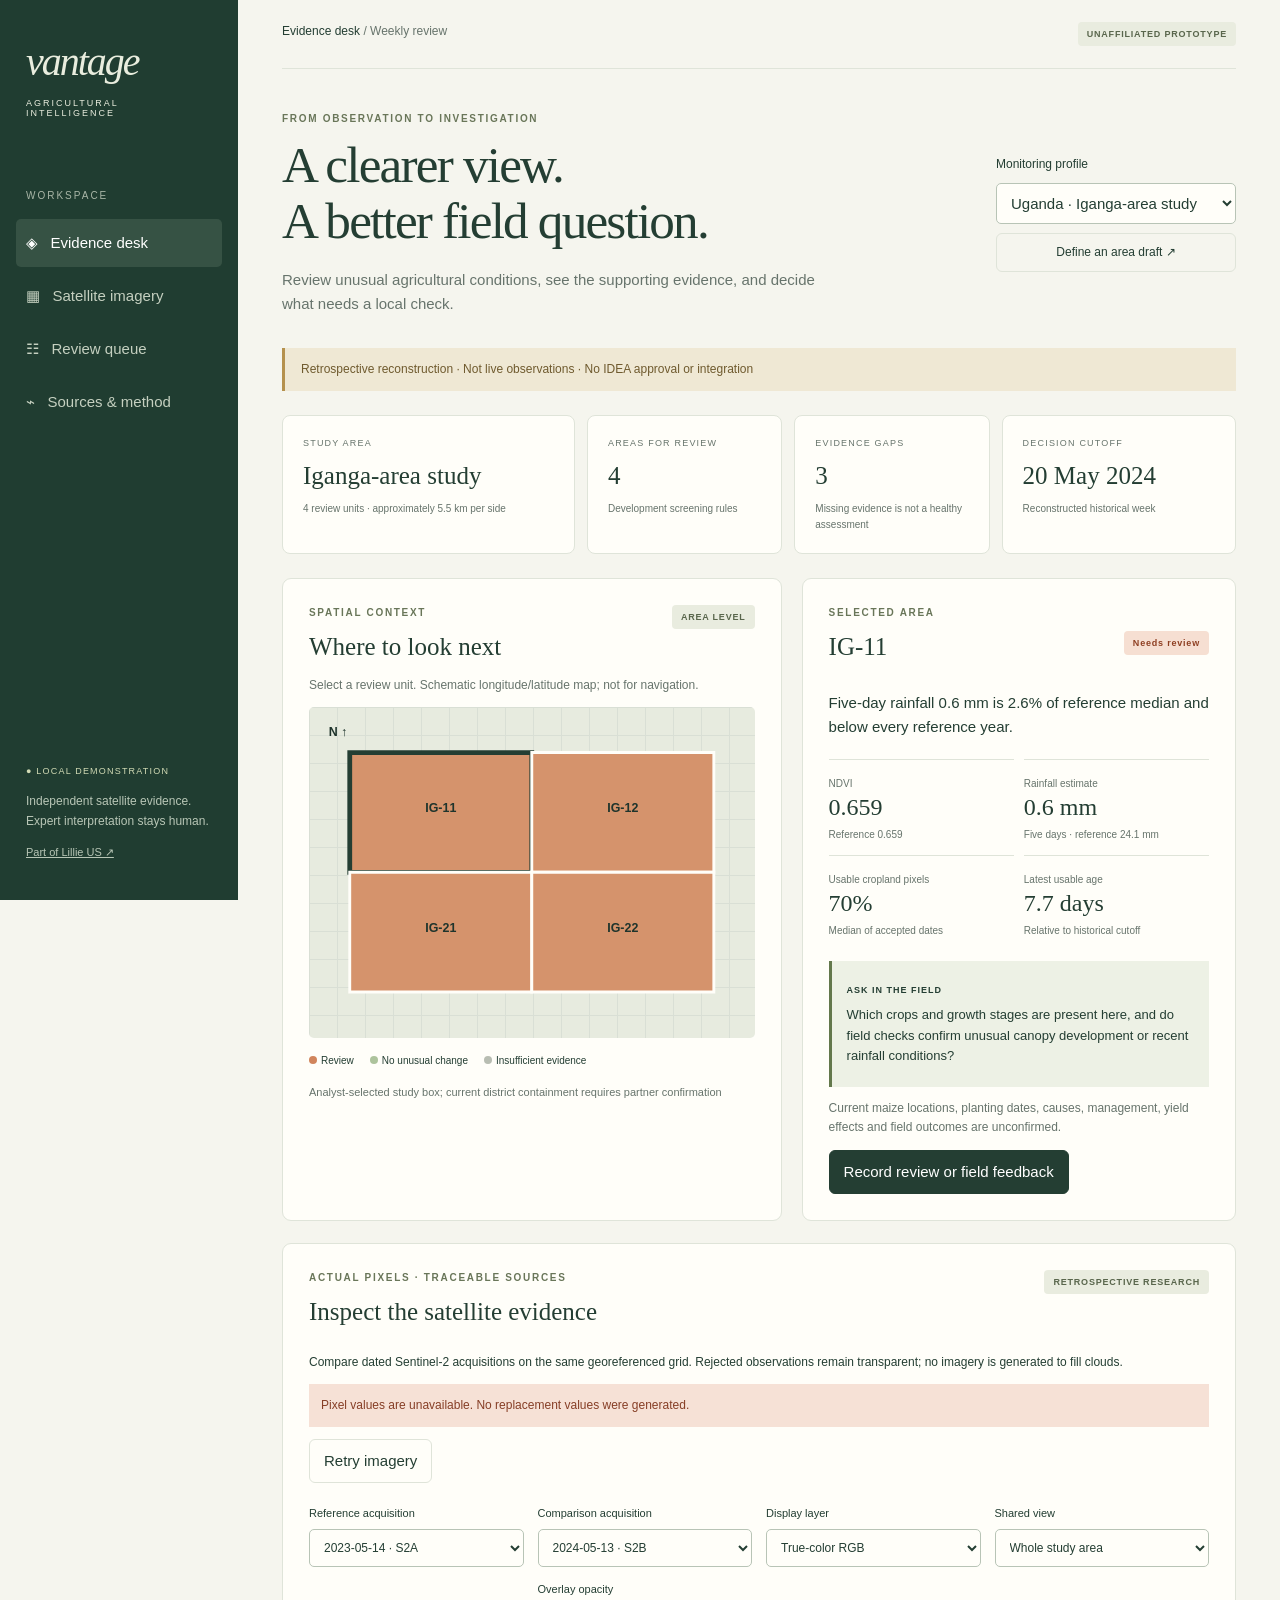
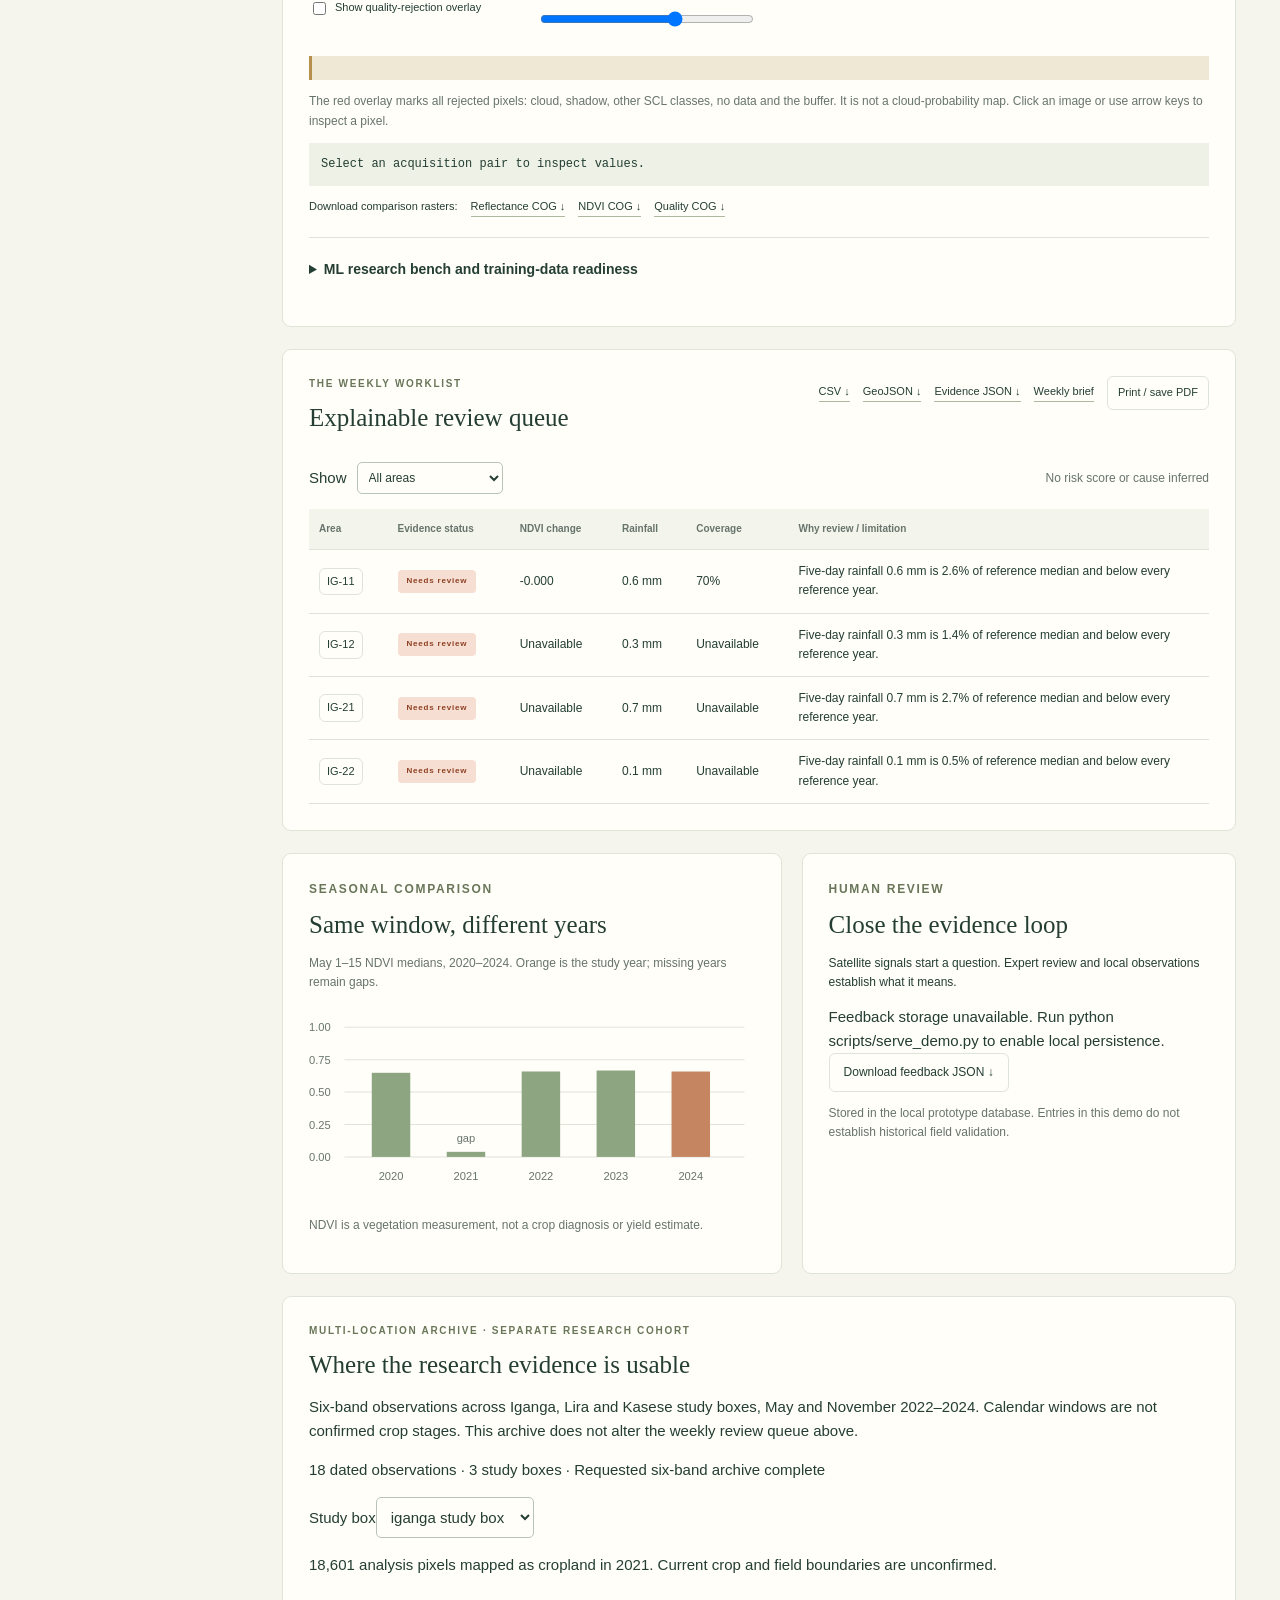
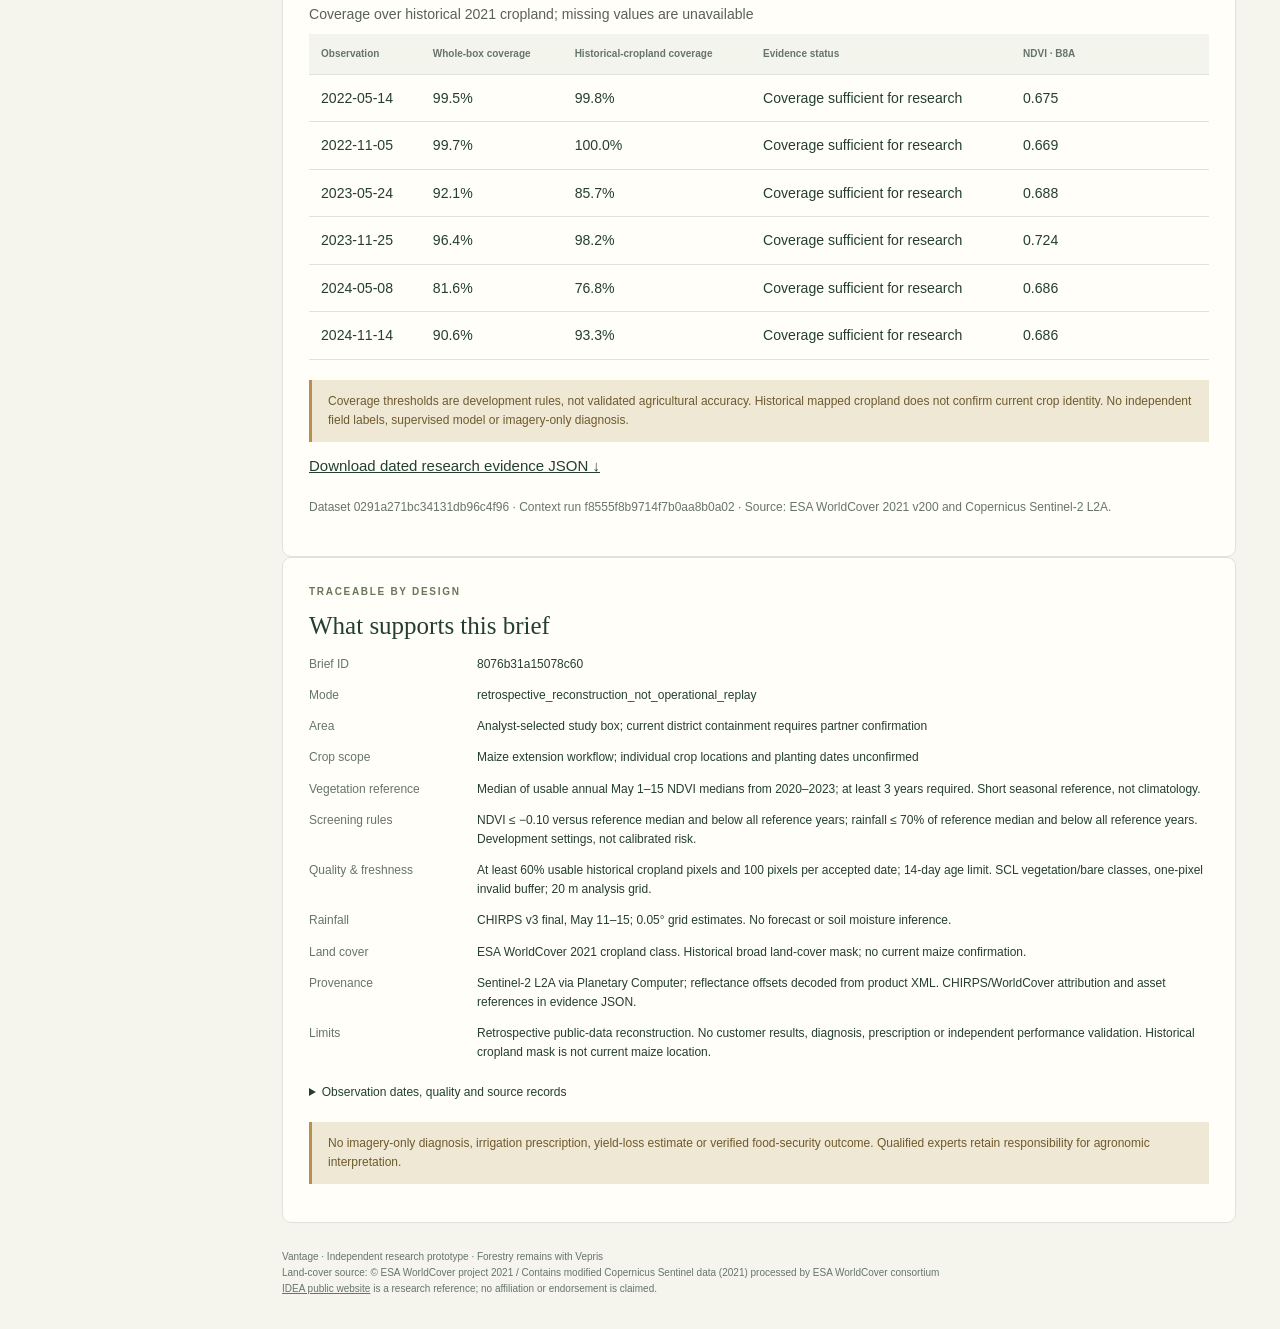
==== web/index.html @ bf69b934 "Build Uganda satellite evidence MVP and reproducible evaluation pipelines" ====
<!doctype html>
<html lang="en"><head><meta charset="utf-8"><meta name="viewport" content="width=device-width,initial-scale=1"><title>Vantage · Agricultural evidence</title><link rel="stylesheet" href="style.css"><script defer src="imagery-viewer.js"></script><script defer src="research-readiness.js"></script><script defer src="app.js"></script></head>
<body><a class="skip" href="#main">Skip to evidence</a>
<aside class="sidebar"><a href="./" class="brand">vantage<span>AGRICULTURAL INTELLIGENCE</span></a><p class="side-label">WORKSPACE</p><nav aria-label="Workspace"><a class="active" href="#main">◈ &nbsp; Evidence desk</a><a id="imagery-nav" href="#imagery-research">▦ &nbsp; Satellite imagery</a><a href="#queue">☷ &nbsp; Review queue</a><a href="#method">⌁ &nbsp; Sources & method</a></nav><div class="side-bottom"><span class="connection">● LOCAL DEMONSTRATION</span><p>Independent satellite evidence.<br>Expert interpretation stays human.</p><a href="https://github.com/Ibekwemmanuel7/Lillie_US">Part of Lillie US ↗</a></div></aside>
<main id="main"><header class="topbar"><span>Evidence desk <span class="muted">/ Weekly review</span></span><span class="badge neutral">UNAFFILIATED PROTOTYPE</span></header>
<section class="heading"><div><p class="eyebrow">FROM OBSERVATION TO INVESTIGATION</p><h1>A clearer view.<br>A better field question.</h1><p class="intro">Review unusual agricultural conditions, see the supporting evidence, and decide what needs a local check.</p></div><div class="profile-control"><label for="profile">Monitoring profile</label><select id="profile"><option value="uganda">Uganda · Iganga-area study</option><option value="texas">Texas · Cotton prototype</option></select><button id="area-open" class="quiet">Define an area draft ↗</button></div></section>
<div id="notice" class="notice">Retrospective reconstruction · Not live observations · No IDEA approval or integration</div>
<div id="loading" role="status" class="state-panel">Loading evidence and provenance…</div>
<div id="error" role="alert" class="state-panel" hidden><h2>Evidence could not be loaded</h2><p id="error-text"></p><button id="retry">Try again</button></div>
<div id="content" hidden>
<section class="summary-grid" aria-label="Evidence overview"><article><span class="metric-label">STUDY AREA</span><strong id="area-name">—</strong><small id="area-scale">—</small></article><article><span class="metric-label">AREAS FOR REVIEW</span><strong id="review-count">—</strong><small>Development screening rules</small></article><article><span class="metric-label">EVIDENCE GAPS</span><strong id="gap-count">—</strong><small>Missing evidence is not a healthy assessment</small></article><article><span class="metric-label">DECISION CUTOFF</span><strong id="cutoff">—</strong><small id="mode-label">Historical reference week</small></article></section>
<section class="workspace-grid"><article class="panel map-panel"><div class="panel-heading"><div><p class="eyebrow">SPATIAL CONTEXT</p><h2>Where to look next</h2></div><span class="badge neutral" id="scale-tag">AREA LEVEL</span></div><p class="muted map-caption">Select a review unit. Schematic longitude/latitude map; not for navigation.</p><div id="map" class="map" aria-label="Study area map"></div><div class="legend"><span><i class="dot orange"></i>Review</span><span><i class="dot green"></i>No unusual change</span><span><i class="dot grey"></i>Insufficient evidence</span></div><p class="map-note" id="boundary-note"></p></article>
<article class="panel evidence-panel"><p class="eyebrow">SELECTED AREA</p><div class="panel-heading"><h2 id="unit-title">—</h2><span id="unit-status" class="badge"></span></div><p id="unit-reason"></p><div id="measurements" class="measurements"></div><div class="question"><span>ASK IN THE FIELD</span><p id="field-question"></p></div><p id="unknowns" class="muted"></p><button id="review-open" class="primary">Record review or field feedback</button></article></section>
<section id="imagery-research" class="panel imagery-research" aria-labelledby="imagery-title">
<div class="panel-heading"><div><p class="eyebrow">ACTUAL PIXELS · TRACEABLE SOURCES</p><h2 id="imagery-title">Inspect the satellite evidence</h2></div><span class="badge neutral">RETROSPECTIVE RESEARCH</span></div>
<p>Compare dated Sentinel-2 acquisitions on the same georeferenced grid. Rejected observations remain transparent; no imagery is generated to fill clouds.</p>
<p id="imagery-state" role="status">Loading cached imagery catalog…</p><button id="imagery-retry" hidden>Retry imagery</button>
<div id="imagery-controls" class="imagery-controls" hidden>
<div class="imagery-control"><label for="image-reference">Reference acquisition</label><select id="image-reference"></select></div><div class="imagery-control"><label for="image-comparison">Comparison acquisition</label><select id="image-comparison"></select></div>
<div class="imagery-control"><label for="image-layer">Display layer</label><select id="image-layer"><option value="rgb">True-color RGB</option><option value="ndvi">Quality-masked NDVI</option><option value="change">NDVI difference</option></select></div>
<div class="imagery-control"><label for="image-extent">Shared view</label><select id="image-extent"><option value="area">Whole study area</option><option value="unit">Selected review unit</option></select></div>
<label class="checkbox"><input id="quality-toggle" type="checkbox"> Show quality-rejection overlay</label><div class="imagery-control"><label for="quality-opacity">Overlay opacity</label><input id="quality-opacity" type="range" min="0" max="100" value="65"></div>
</div>
<p id="image-pair-context" class="notice small"></p>
<div id="image-panels" class="image-panels" hidden><figure><figcaption><strong>Reference acquisition</strong><span id="image-left-date"></span></figcaption><canvas id="image-left" tabindex="0" role="img" aria-label="Reference satellite image; use arrow keys to inspect NDVI pixels"></canvas><a id="image-left-source" target="_blank" rel="noopener">Source STAC record ↗</a></figure><figure><figcaption><strong id="image-right-label">Comparison acquisition</strong><span id="image-right-date"></span></figcaption><canvas id="image-right" tabindex="0" role="img" aria-label="Comparison satellite image; use arrow keys to inspect NDVI pixels"></canvas><a id="image-right-source" target="_blank" rel="noopener">Source STAC record ↗</a></figure></div>
<p id="image-legend" class="muted"></p><p class="muted">The red overlay marks all rejected pixels: cloud, shadow, other SCL classes, no data and the buffer. It is not a cloud-probability map. Click an image or use arrow keys to inspect a pixel.</p><p id="pixel-readout" class="pixel-readout" aria-live="polite">Select an acquisition pair to inspect values.</p>
<div class="exports"><span>Download comparison rasters:</span><a id="download-reflectance" download>Reflectance COG ↓</a><a id="download-ndvi" download>NDVI COG ↓</a><a id="download-quality" download>Quality COG ↓</a></div>
<details class="ml-bench"><summary>ML research bench and training-data readiness</summary><p id="ml-summary">Loading ML report…</p><p id="ml-unit"></p><ul id="ml-features"></ul><p id="ml-limit" class="notice small"></p><p id="supervised-state"></p><p class="muted">ML results are a separate exploratory layer and do not replace the expert review queue. No damage label or confidence percentage is inferred.</p><div class="exports"><a href="data/ml.json" download>Experiment report ↓</a><a href="data/labels-template.csv" download>Independent-label template ↓</a><a href="data/features.jsonl" download>Versioned features ↓</a></div><p class="muted">Dataset: <code id="dataset-id"></code>. Ground observations, crop/season confirmation and independent holdouts remain required.</p></details>
</section>
<section id="queue" class="panel queue-panel"><div class="panel-heading"><div><p class="eyebrow">THE WEEKLY WORKLIST</p><h2>Explainable review queue</h2></div><div class="exports"><a id="csv-export" href="data/uganda.csv" download>CSV ↓</a><a id="geo-export" href="data/uganda.geojson" download>GeoJSON ↓</a><a id="json-export" href="data/uganda.json" download>Evidence JSON ↓</a><a id="weekly-report" href="data/weekly-brief.html" target="_blank" rel="noopener">Weekly brief</a><button id="print">Print / save PDF</button></div></div><div class="filter-row"><label for="filter">Show</label><select id="filter"><option value="all">All areas</option><option value="review">Needs expert review</option><option value="insufficient_evidence">Evidence gaps</option><option value="no_unusual_change">No unusual change</option></select><span class="muted">No risk score or cause inferred</span></div><div class="table-wrap"><table><thead><tr><th scope="col">Area</th><th scope="col">Evidence status</th><th scope="col">NDVI change</th><th scope="col">Rainfall</th><th scope="col">Coverage</th><th scope="col">Why review / limitation</th></tr></thead><tbody id="queue-rows"></tbody></table></div><p id="empty" class="empty" hidden>No areas match this filter. Change the filter to see the full evidence record.</p></section>
<section class="workspace-grid lower"><article class="panel"><p class="eyebrow">SEASONAL COMPARISON</p><h2>Same window, different years</h2><p class="muted" id="chart-description">NDVI median from usable observations. A short reference is not a climatology.</p><div id="chart"></div><p class="muted">NDVI is a vegetation measurement, not a crop diagnosis or yield estimate.</p></article><article class="panel"><p class="eyebrow">HUMAN REVIEW</p><h2>Close the evidence loop</h2><p>Satellite signals start a question. Expert review and local observations establish what it means.</p><div id="feedback-list" aria-live="polite">No demonstration feedback recorded for this brief.</div><button id="feedback-download" class="quiet">Download feedback JSON ↓</button><p class="muted">Stored in the local prototype database. Entries in this demo do not establish historical field validation.</p></article></section>
<section id="research-readiness" class="panel" aria-labelledby="research-title"><p class="eyebrow">MULTI-LOCATION ARCHIVE · SEPARATE RESEARCH COHORT</p><h2 id="research-title">Where the research evidence is usable</h2><p>Six-band observations across Iganga, Lira and Kasese study boxes, May and November 2022–2024. Calendar windows are not confirmed crop stages. This archive does not alter the weekly review queue above.</p><p id="research-state" role="status" aria-live="polite">Loading archive coverage…</p><button id="research-retry" hidden>Retry archive</button><div id="research-body" hidden><label for="research-location">Study box</label><select id="research-location"></select><p id="research-context"></p><div class="research-table" tabindex="0" role="region" aria-label="Dated research coverage table"><table><caption>Coverage over historical 2021 cropland; missing values are unavailable</caption><thead><tr><th scope="col">Observation</th><th scope="col">Whole-box coverage</th><th scope="col">Historical-cropland coverage</th><th scope="col">Evidence status</th><th scope="col">NDVI · B8A</th></tr></thead><tbody id="research-rows"></tbody></table></div><p class="notice small">Coverage thresholds are development rules, not validated agricultural accuracy. Historical mapped cropland does not confirm current crop identity. No independent field labels, supervised model or imagery-only diagnosis.</p><a href="data/research-readiness.json" download>Download dated research evidence JSON ↓</a><p id="research-provenance" class="muted small"></p></div></section>
<section id="method" class="panel method"><p class="eyebrow">TRACEABLE BY DESIGN</p><h2>What supports this brief</h2><dl id="method-details"></dl><details><summary>Observation dates, quality and source records</summary><pre id="source-records"></pre></details><p class="notice small">No imagery-only diagnosis, irrigation prescription, yield-loss estimate or verified food-security outcome. Qualified experts retain responsibility for agronomic interpretation.</p></section>
</div><footer>Vantage · Independent research prototype · Forestry remains with Vepris<br>Land-cover source: © ESA WorldCover project 2021 / Contains modified Copernicus Sentinel data (2021) processed by ESA WorldCover consortium<br><a href="https://www.idea.ag/">IDEA public website</a> is a research reference; no affiliation or endorsement is claimed.</footer></main>
<dialog id="review-dialog" aria-labelledby="review-title"><form id="review-form"><div class="panel-heading"><h2 id="review-title">Record evidence feedback</h2><button type="button" data-close="review-dialog" aria-label="Close feedback">×</button></div><p id="review-area"></p><label for="review-kind">Record type</label><select id="review-kind" name="kind"><option value="expert_review">Expert review</option><option value="field_feedback">Field feedback</option></select><label for="review-outcome">Outcome</label><select id="review-outcome" name="outcome"><option value="uncertain">Uncertain / needs follow-up</option><option value="confirmed_observation">Observation confirmed locally</option><option value="misleading_flag">Flag misleading</option><option value="no_unusual_finding">No unusual finding</option></select><label for="observed-at">Observation or review date</label><input id="observed-at" type="date" required><label for="finding">What was observed? Do not enter personal information.</label><textarea id="finding" required maxlength="1500" rows="4" placeholder="Record facts, crop stage and what remains unknown."></textarea><label for="next-step">Next field question or follow-up</label><input id="next-step" required maxlength="500"><label class="checkbox"><input type="checkbox" id="demo-confirm" required> This is a demonstration entry, not independent historical validation.</label><p id="save-state" role="status"></p><button class="primary" type="submit">Save local feedback</button></form></dialog>
<dialog id="area-dialog" aria-labelledby="area-title"><form id="area-form"><div class="panel-heading"><h2 id="area-title">Define a monitoring area draft</h2><button type="button" data-close="area-dialog" aria-label="Close area draft">×</button></div><p>This saves a research configuration. It does not run satellite analysis or change the cached evidence.</p><label for="draft-name">Area name</label><input id="draft-name" required maxlength="100" value="Iganga candidate study area"><label for="bbox">WGS84 bounds: west, south, east, north</label><input id="bbox" required value="33.40, 0.65, 33.50, 0.75"><label for="crop">Crop of interest, subject to confirmation</label><input id="crop" required value="Maize"><p id="area-state" role="status"></p><button type="submit" class="primary">Download area draft JSON</button></form></dialog>
</body></html>
---- web/style.css ----
:root{--ink:#243e33;--muted:#67746c;--paper:#f5f5ee;--line:#dfe4d9;--orange:#a94d2c;--sage:#e7eddf;--white:#fffef9}*{box-sizing:border-box}html{scroll-behavior:smooth}body{margin:0;background:var(--paper);color:var(--ink);font:15px/1.6 'Segoe UI',Arial,sans-serif}button,input,select,textarea{font:inherit}a{color:inherit}button,a,input,select,textarea,summary{touch-action:manipulation}button,select{cursor:pointer}button{border:1px solid var(--line);background:var(--white);color:var(--ink);border-radius:6px;padding:9px 14px}button:hover{background:var(--sage)}:focus-visible{outline:3px solid #bd6037;outline-offset:4px}input,select,textarea{background:var(--white);border:1px solid #b8c4b6;border-radius:5px;padding:10px;max-width:100%;color:var(--ink)}.sidebar{position:fixed;inset:0 auto 0 0;width:238px;background:#203d31;color:#e9edde;padding:38px 26px;display:flex;flex-direction:column}.brand{text-decoration:none;font:italic 40px Georgia,serif;letter-spacing:-2px}.brand span{display:block;font:9px 'Segoe UI',sans-serif;letter-spacing:2px;margin-top:13px}.side-label{font-size:10px;letter-spacing:2px;color:#a9b6a7;margin-top:70px}.sidebar nav a{display:block;text-decoration:none;padding:12px 10px;margin:5px -10px;border-radius:5px;color:#c5d0c0}.sidebar nav .active{background:#365244;color:white}.side-bottom{margin-top:auto;font-size:12px;color:#b8c6b6}.side-bottom>a{font-size:11px}.connection{font-size:9px;letter-spacing:1.2px;color:#d2dbb5}main{margin-left:238px;padding:0 44px;max-width:1600px}.topbar{padding:22px 0;border-bottom:1px solid var(--line);display:flex;justify-content:space-between;gap:12px;font-size:12px}.heading{display:flex;justify-content:space-between;align-items:center;gap:30px;padding:42px 0 32px}.eyebrow{font-size:10px;font-weight:650;letter-spacing:1.7px;margin:0 0 10px;color:#697659}h1{font:normal clamp(36px,4vw,56px)/1.08 Georgia,serif;letter-spacing:-1.8px;margin:8px 0 20px}h2{font:normal 25px/1.25 Georgia,serif;margin:0 0 14px}.intro{max-width:540px;color:var(--muted);margin:0}.profile-control{min-width:240px;display:grid;gap:9px}.profile-control label{font-size:12px}.quiet{background:transparent;font-size:12px}.notice{padding:12px 16px;background:#efe8d4;color:#6f5a2e;border-left:3px solid #b5914d;font-size:12px}.summary-grid{display:grid;grid-template-columns:1.5fr 1fr 1fr 1.2fr;margin:24px 0;gap:12px}.summary-grid article{padding:20px;background:var(--white);border:1px solid var(--line);border-radius:8px;min-width:0}.metric-label{display:block;font-size:9px;letter-spacing:1.2px;color:var(--muted)}.summary-grid strong{display:block;font:normal 25px Georgia,serif;margin:11px 0}.summary-grid small{display:block;color:var(--muted);font-size:10px}.workspace-grid{display:grid;grid-template-columns:1.15fr 1fr;gap:20px;margin-bottom:22px}.panel{background:var(--white);border:1px solid var(--line);padding:26px;border-radius:9px;min-width:0}.panel-heading{display:flex;align-items:flex-start;justify-content:space-between;gap:12px}.badge{display:inline-block;font-size:9px;letter-spacing:.8px;font-weight:700;padding:5px 9px;border-radius:4px;white-space:nowrap}.neutral{background:#e9ecdf;color:#59664c}.badge.review{background:#f6dfd2;color:#8e3f22}.badge.no_unusual_change{background:#e0e9d7;color:#3b5a36}.badge.insufficient_evidence{background:#e8e9e5;color:#5f645d}.muted{color:var(--muted);font-size:12px}.map-caption{margin:0 0 12px}.map{background:#e7ebdf;background-image:linear-gradient(#d9dfd5 1px,transparent 1px),linear-gradient(90deg,#d9dfd5 1px,transparent 1px);background-size:28px 28px;border-radius:5px;padding:12px;min-height:270px}.map svg{display:block;width:100%;height:auto;max-height:330px}.map polygon{cursor:pointer;stroke:#fffef9;stroke-width:3;transition:opacity .15s}.map polygon:hover{opacity:.75}.map polygon.selected{stroke:#243e33;stroke-width:5}.map text{font-size:13px;fill:#1f342c;pointer-events:none;font-weight:700}.legend{display:flex;gap:16px;flex-wrap:wrap;font-size:10px;margin:15px 0}.dot{display:inline-block;width:8px;height:8px;border-radius:50%;margin-right:4px}.orange{background:#d1855c}.green{background:#adc39c}.grey{background:#b8bdb2}.map-note{font-size:11px;color:var(--muted);margin:0}.measurements{display:grid;grid-template-columns:1fr 1fr;gap:10px;margin:20px 0}.measurement{border-top:1px solid var(--line);padding-top:10px}.measurement strong{display:block;font:24px Georgia,serif}.measurement small{color:var(--muted);font-size:10px}.question{background:#edf1e5;border-left:3px solid #63784c;padding:15px}.question span{font-size:9px;letter-spacing:1px;font-weight:700}.question p{margin:5px 0;font-size:13px}.primary{background:var(--ink);color:white;border-color:var(--ink)}.primary:hover{background:#3c5945}.primary:disabled{opacity:.6}.queue-panel{margin-bottom:22px}.exports{display:flex;gap:13px;align-items:center;flex-wrap:wrap;font-size:11px}.exports a{text-decoration:none;border-bottom:1px solid #adb89e}.exports button{font-size:11px;padding:7px 10px}.filter-row{display:flex;align-items:center;gap:10px;margin:15px 0}.filter-row select{font-size:12px;padding:7px}.filter-row>span{margin-left:auto}.table-wrap{overflow:auto}table{border-collapse:collapse;width:100%;font-size:12px;text-align:left}th{font-size:10px;font-weight:600;color:var(--muted);background:#f3f4eb;white-space:nowrap}td,th{padding:12px 10px;border-bottom:1px solid var(--line)}td:last-child{min-width:170px;max-width:340px}td button{padding:4px 7px;font-size:11px}td .badge{font-size:8px}.lower p{font-size:12px}.chart{width:100%;height:auto}.chart text{font-size:11px;fill:var(--muted)}.feedback-card{border-left:2px solid #789263;padding:8px 12px;margin:12px 0;background:#f3f5ec;font-size:12px}.method dl{display:grid;grid-template-columns:150px 1fr;gap:12px 18px;font-size:12px}.method dt{color:var(--muted)}.method dd{margin:0;overflow-wrap:anywhere}details{margin:20px 0}summary{cursor:pointer;font-size:12px}pre{font:11px/1.6 Consolas,monospace;white-space:pre-wrap;overflow-wrap:anywhere;max-height:350px;overflow:auto;background:#f0f2e8;padding:14px}.small{margin-top:20px}footer{padding:26px 0 32px;font-size:10px;color:var(--muted)}dialog{border:1px solid var(--line);border-radius:10px;padding:26px;max-width:540px;width:calc(100% - 30px);color:var(--ink);background:var(--white);max-height:90vh;overflow:auto}dialog::backdrop{background:#142b23a0}dialog form>label{display:block;font-size:12px;margin:12px 0 5px}dialog form>input,dialog form>select,dialog textarea{width:100%}.checkbox{display:flex!important;gap:10px;align-items:flex-start}.checkbox input{margin-top:5px}dialog p{font-size:12px}.state-panel{padding:40px 20px}.empty{font-size:13px;padding:22px;background:#f0f2e8}.skip{position:fixed;top:-100px;left:10px;background:white;padding:10px;z-index:20}.skip:focus{top:10px}[hidden]{display:none!important}
@media(min-width:1600px){main{margin-right:auto}}@media(max-width:1150px){.sidebar{width:190px;padding:25px 18px}main{margin-left:190px;padding:0 25px}.summary-grid{grid-template-columns:1fr 1fr}.heading{gap:18px}.profile-control{min-width:190px}.panel{padding:20px}.workspace-grid{grid-template-columns:1fr 1fr}.panel-heading{flex-wrap:wrap}}@media(max-width:760px){.sidebar{position:static;width:auto;padding:16px 20px;display:block}.brand{font-size:30px;display:inline-block}.brand span,.side-label,.side-bottom,.sidebar nav{display:none}main{margin-left:0;padding:0 18px}.topbar{padding:16px 0;font-size:10px}.heading{display:block;padding:28px 0}.profile-control{margin-top:24px;max-width:100%}.workspace-grid{grid-template-columns:1fr}.summary-grid{gap:8px}.summary-grid article{padding:14px}.summary-grid strong{font-size:22px}.filter-row{flex-wrap:wrap}.filter-row>span{margin-left:0}.panel{padding:18px}.method dl{grid-template-columns:1fr;gap:4px}.method dd{margin-bottom:12px}.map{min-height:200px}.exports{gap:12px}.notice{font-size:11px}}
@media print{body{font-size:10pt;color:#000;background:white}.sidebar,.topbar,.heading .profile-control,.exports,.filter-row,button,footer,dialog{display:none!important}main{margin:0;padding:0;max-width:none}.heading{padding:5px 0}h1{font-size:24pt}.intro{font-size:10pt}.workspace-grid,.summary-grid{display:block}.summary-grid article{display:inline-block;width:24%;vertical-align:top;border:none;padding:6px}.panel{padding:12px;margin:10px 0;break-inside:avoid}.queue-panel{break-inside:auto}.table-wrap{overflow:visible}table{font-size:8pt}td,th{padding:6px}.map svg{max-height:220px}.lower{display:block}.notice{background:white;border:1px solid #888}details pre{max-height:none;overflow:visible}.badge{white-space:normal}.method dl{grid-template-columns:110px 1fr}a{color:#000}h2{font-size:16pt}}

@media print{#source-records{display:none!important}}

.imagery-research{margin-bottom:22px}.imagery-research>p{font-size:12px;max-width:950px}.imagery-controls{display:grid;grid-template-columns:1fr 1fr 1fr 1fr;gap:14px;margin:22px 0}.imagery-controls label{display:flex;flex-direction:column;gap:6px;font-size:11px}.imagery-controls select{width:100%;min-width:0;font-size:12px}.imagery-controls .checkbox{flex-direction:row;align-items:center;margin:0}.imagery-controls input[type=range]{padding:4px;width:100%}.image-panels{display:grid;grid-template-columns:1fr 1fr;gap:20px;margin:20px 0 12px}.image-panels figure{margin:0;min-width:0}.image-panels figcaption{font-size:12px;min-height:52px}.image-panels figcaption span{display:block;font-size:10px;color:var(--muted);overflow-wrap:anywhere}.image-panels canvas{display:block;width:100%;height:auto;background-color:#e3e6e0;background-image:linear-gradient(45deg,#ccd1c7 25%,transparent 25%),linear-gradient(-45deg,#ccd1c7 25%,transparent 25%),linear-gradient(45deg,transparent 75%,#ccd1c7 75%),linear-gradient(-45deg,transparent 75%,#ccd1c7 75%);background-size:16px 16px;background-position:0 0,0 8px,8px -8px,-8px 0;cursor:crosshair;border:1px solid #bdc8b6}.image-panels figure>a{font-size:10px}.pixel-readout{font:11px/1.6 Consolas,monospace;background:#edf1e6;padding:12px;min-height:42px}.imagery-error{padding:12px;background:#f6e1d6;color:#863e26}.ml-bench{border-top:1px solid var(--line);padding-top:20px}.ml-bench summary{font-size:14px;font-weight:600}.ml-bench li,.ml-bench p{font-size:12px}.ml-bench code{overflow-wrap:anywhere}@media(max-width:1050px){.imagery-controls{grid-template-columns:1fr 1fr}}@media(max-width:600px){.image-panels{grid-template-columns:1fr}.imagery-controls{grid-template-columns:1fr}.image-panels figcaption{min-height:0;margin-bottom:8px}}@media print{.imagery-controls,.ml-bench,.imagery-research .exports{display:none!important}.image-panels{display:grid;grid-template-columns:1fr 1fr}.image-panels canvas{max-height:220px;width:auto;max-width:100%}.imagery-research{break-inside:auto}.image-panels figure{break-inside:avoid}}

.imagery-control{display:flex;flex-direction:column;gap:6px}.imagery-control>label{display:block}
/* Research coverage is scrollable within its panel on narrow screens. */
.research-table{max-width:100%;overflow-x:auto;margin:18px 0}.research-table table{width:100%;border-collapse:collapse;font-size:.88rem}.research-table th,.research-table td{text-align:left;padding:12px;border-bottom:1px solid #dfe4d9}.research-table caption{text-align:left;padding:8px 0;color:#596257}.research-table:focus{outline:2px solid #245b42}#research-provenance{overflow-wrap:anywhere}
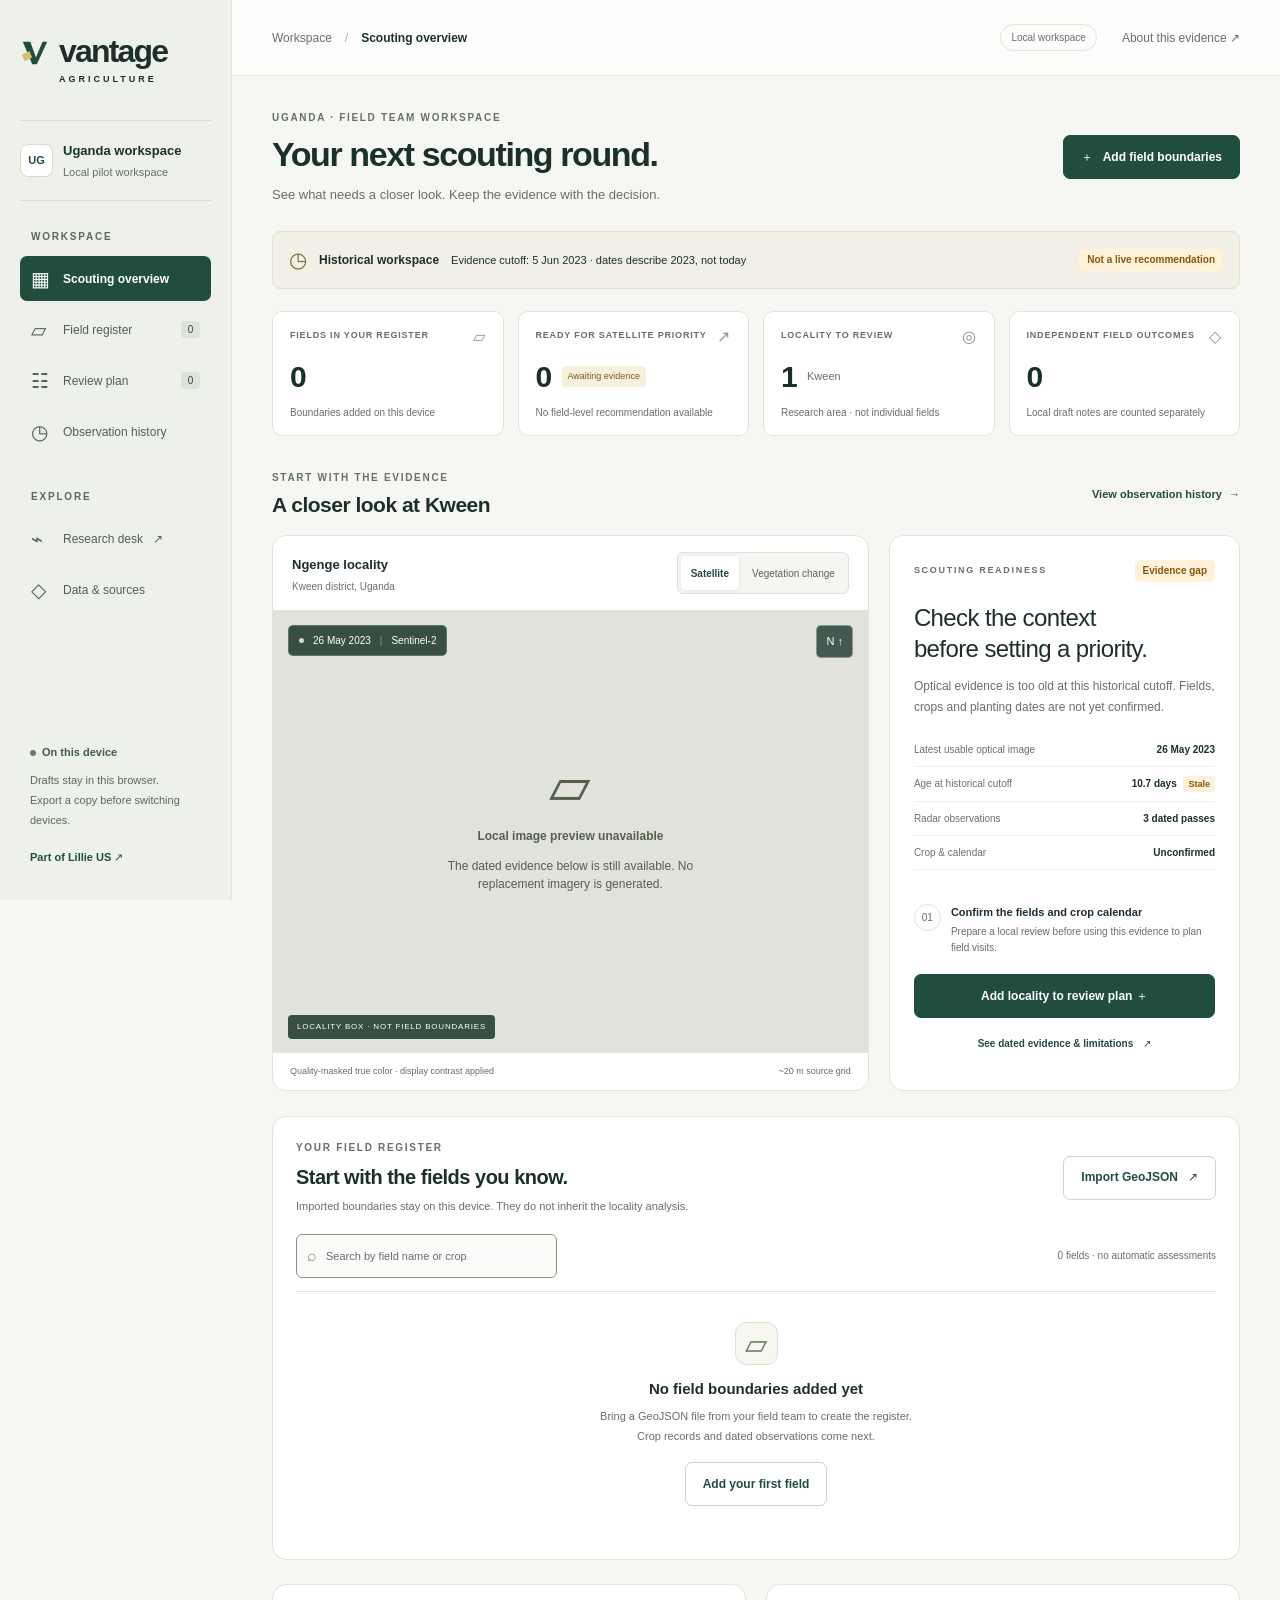
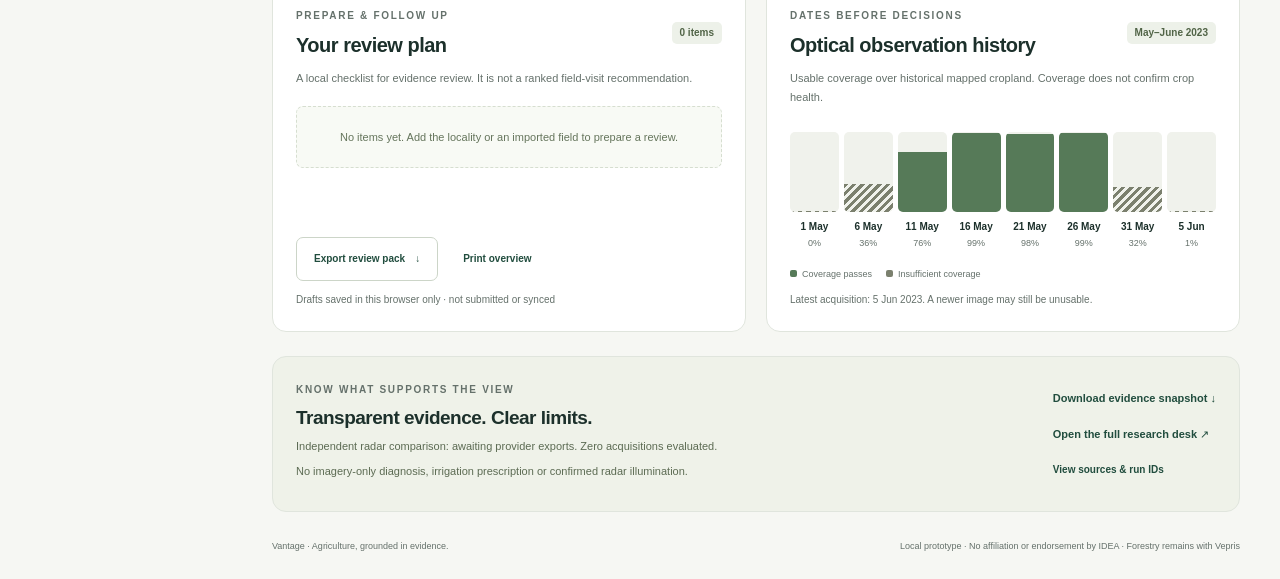
==== commit a257f113: "Build researched Uganda customer scouting workspace" ====
--- a/web/index.html
+++ b/web/index.html
@@ -1,37 +1,62 @@
 <!doctype html>
-<html lang="en"><head><meta charset="utf-8"><meta name="viewport" content="width=device-width,initial-scale=1"><title>Vantage · Agricultural evidence</title><link rel="stylesheet" href="style.css"><script defer src="imagery-viewer.js"></script><script defer src="research-readiness.js"></script><script defer src="app.js"></script></head>
-<body><a class="skip" href="#main">Skip to evidence</a>
-<aside class="sidebar"><a href="./" class="brand">vantage<span>AGRICULTURAL INTELLIGENCE</span></a><p class="side-label">WORKSPACE</p><nav aria-label="Workspace"><a class="active" href="#main">◈ &nbsp; Evidence desk</a><a id="imagery-nav" href="#imagery-research">▦ &nbsp; Satellite imagery</a><a href="#queue">☷ &nbsp; Review queue</a><a href="#method">⌁ &nbsp; Sources & method</a></nav><div class="side-bottom"><span class="connection">● LOCAL DEMONSTRATION</span><p>Independent satellite evidence.<br>Expert interpretation stays human.</p><a href="https://github.com/Ibekwemmanuel7/Lillie_US">Part of Lillie US ↗</a></div></aside>
-<main id="main"><header class="topbar"><span>Evidence desk <span class="muted">/ Weekly review</span></span><span class="badge neutral">UNAFFILIATED PROTOTYPE</span></header>
-<section class="heading"><div><p class="eyebrow">FROM OBSERVATION TO INVESTIGATION</p><h1>A clearer view.<br>A better field question.</h1><p class="intro">Review unusual agricultural conditions, see the supporting evidence, and decide what needs a local check.</p></div><div class="profile-control"><label for="profile">Monitoring profile</label><select id="profile"><option value="uganda">Uganda · Iganga-area study</option><option value="texas">Texas · Cotton prototype</option></select><button id="area-open" class="quiet">Define an area draft ↗</button></div></section>
-<div id="notice" class="notice">Retrospective reconstruction · Not live observations · No IDEA approval or integration</div>
-<div id="loading" role="status" class="state-panel">Loading evidence and provenance…</div>
-<div id="error" role="alert" class="state-panel" hidden><h2>Evidence could not be loaded</h2><p id="error-text"></p><button id="retry">Try again</button></div>
-<div id="content" hidden>
-<section class="summary-grid" aria-label="Evidence overview"><article><span class="metric-label">STUDY AREA</span><strong id="area-name">—</strong><small id="area-scale">—</small></article><article><span class="metric-label">AREAS FOR REVIEW</span><strong id="review-count">—</strong><small>Development screening rules</small></article><article><span class="metric-label">EVIDENCE GAPS</span><strong id="gap-count">—</strong><small>Missing evidence is not a healthy assessment</small></article><article><span class="metric-label">DECISION CUTOFF</span><strong id="cutoff">—</strong><small id="mode-label">Historical reference week</small></article></section>
-<section class="workspace-grid"><article class="panel map-panel"><div class="panel-heading"><div><p class="eyebrow">SPATIAL CONTEXT</p><h2>Where to look next</h2></div><span class="badge neutral" id="scale-tag">AREA LEVEL</span></div><p class="muted map-caption">Select a review unit. Schematic longitude/latitude map; not for navigation.</p><div id="map" class="map" aria-label="Study area map"></div><div class="legend"><span><i class="dot orange"></i>Review</span><span><i class="dot green"></i>No unusual change</span><span><i class="dot grey"></i>Insufficient evidence</span></div><p class="map-note" id="boundary-note"></p></article>
-<article class="panel evidence-panel"><p class="eyebrow">SELECTED AREA</p><div class="panel-heading"><h2 id="unit-title">—</h2><span id="unit-status" class="badge"></span></div><p id="unit-reason"></p><div id="measurements" class="measurements"></div><div class="question"><span>ASK IN THE FIELD</span><p id="field-question"></p></div><p id="unknowns" class="muted"></p><button id="review-open" class="primary">Record review or field feedback</button></article></section>
-<section id="imagery-research" class="panel imagery-research" aria-labelledby="imagery-title">
-<div class="panel-heading"><div><p class="eyebrow">ACTUAL PIXELS · TRACEABLE SOURCES</p><h2 id="imagery-title">Inspect the satellite evidence</h2></div><span class="badge neutral">RETROSPECTIVE RESEARCH</span></div>
-<p>Compare dated Sentinel-2 acquisitions on the same georeferenced grid. Rejected observations remain transparent; no imagery is generated to fill clouds.</p>
-<p id="imagery-state" role="status">Loading cached imagery catalog…</p><button id="imagery-retry" hidden>Retry imagery</button>
-<div id="imagery-controls" class="imagery-controls" hidden>
-<div class="imagery-control"><label for="image-reference">Reference acquisition</label><select id="image-reference"></select></div><div class="imagery-control"><label for="image-comparison">Comparison acquisition</label><select id="image-comparison"></select></div>
-<div class="imagery-control"><label for="image-layer">Display layer</label><select id="image-layer"><option value="rgb">True-color RGB</option><option value="ndvi">Quality-masked NDVI</option><option value="change">NDVI difference</option></select></div>
-<div class="imagery-control"><label for="image-extent">Shared view</label><select id="image-extent"><option value="area">Whole study area</option><option value="unit">Selected review unit</option></select></div>
-<label class="checkbox"><input id="quality-toggle" type="checkbox"> Show quality-rejection overlay</label><div class="imagery-control"><label for="quality-opacity">Overlay opacity</label><input id="quality-opacity" type="range" min="0" max="100" value="65"></div>
+<html lang="en">
+<head>
+  <meta charset="utf-8"><meta name="viewport" content="width=device-width, initial-scale=1">
+  <meta name="theme-color" content="#173f35"><title>Vantage · Scouting workspace</title>
+  <link rel="stylesheet" href="dashboard.css"><script defer src="workspace-model.js"></script><script defer src="dashboard.js"></script>
+</head>
+<body>
+<a class="skip-link" href="#main">Skip to workspace</a>
+<aside class="rail">
+  <a href="./" class="wordmark" aria-label="Vantage home"><svg viewBox="0 0 32 32" aria-hidden="true"><path d="M3 6h8l6 17L24 6h5L18 30h-5Z" fill="currentColor"/><path d="m2 20 8-4 3 7-8 4Z" fill="#d5bc78"/></svg>vantage<span>AGRICULTURE</span></a>
+  <div class="workspace-name"><span class="region-mark">UG</span><div>Uganda workspace<small>Local pilot workspace</small></div></div>
+  <p class="nav-caption">WORKSPACE</p>
+  <nav aria-label="Main navigation">
+    <a href="#overview" class="nav-link active" aria-current="page" data-nav="overview"><span aria-hidden="true">▦</span> Scouting overview</a>
+    <a href="#fields" class="nav-link" data-nav="fields"><span aria-hidden="true">▱</span> Field register <span id="nav-field-count" class="nav-count">0</span></a>
+    <a href="#review-plan" class="nav-link" data-nav="review-plan"><span aria-hidden="true">☷</span> Review plan <span id="nav-plan-count" class="nav-count">0</span></a>
+    <a href="#observations" class="nav-link" data-nav="observations"><span aria-hidden="true">◷</span> Observation history</a>
+  </nav>
+  <p class="nav-caption second-nav">EXPLORE</p>
+  <nav aria-label="Research navigation"><a class="nav-link" href="research.html"><span aria-hidden="true">⌁</span> Research desk <span aria-hidden="true">↗</span></a><a class="nav-link" href="#data-status"><span aria-hidden="true">◇</span> Data &amp; sources</a></nav>
+  <div class="rail-bottom"><div class="local-dot">On this device</div><p>Drafts stay in this browser.<br>Export a copy before switching devices.</p><a href="https://github.com/Ibekwemmanuel7/Lillie_US">Part of Lillie US ↗</a></div>
+</aside>
+<div class="app-shell">
+  <header class="app-bar"><div><span class="breadcrumb">Workspace</span><span class="separator">/</span><strong>Scouting overview</strong></div><div class="bar-right"><span class="local-label">Local workspace</span><a class="help-link" href="#data-status">About this evidence <span aria-hidden="true">↗</span></a></div></header>
+  <main id="main">
+    <div class="page-heading" id="overview"><div><p class="eyebrow">UGANDA · FIELD TEAM WORKSPACE</p><h1>Your next scouting round.</h1><p class="lede">See what needs a closer look. Keep the evidence with the decision.</p></div><button type="button" class="button primary" id="import-open"><span aria-hidden="true">＋</span> Add field boundaries</button></div>
+    <div class="history-banner"><span class="banner-icon" aria-hidden="true">◷</span><div><strong>Historical workspace</strong><span id="cutoff-label">Loading the evidence cutoff…</span></div><span class="pill amber">Not a live recommendation</span></div>
+    <div id="load-error" class="error-box" role="alert" hidden><h2>Evidence is unavailable</h2><p id="load-error-detail"></p><button id="retry-data" class="button secondary">Retry evidence</button></div>
+    <p id="loading-state" role="status">Loading the dated evidence record…</p>
+    <div id="workspace-content" hidden>
+      <section class="stats" aria-label="Workspace summary">
+        <article><div class="stat-top">FIELDS IN YOUR REGISTER <span aria-hidden="true">▱</span></div><strong id="field-count">0</strong><span>Boundaries added on this device</span></article>
+        <article><div class="stat-top">READY FOR SATELLITE PRIORITY <span aria-hidden="true">↗</span></div><strong>0 <small class="stat-state">Awaiting evidence</small></strong><span>No field-level recommendation available</span></article>
+        <article><div class="stat-top">LOCALITY TO REVIEW <span aria-hidden="true">◎</span></div><strong>1 <small>Kween</small></strong><span>Research area · not individual fields</span></article>
+        <article><div class="stat-top">INDEPENDENT FIELD OUTCOMES <span aria-hidden="true">◇</span></div><strong id="outcome-count">0</strong><span>Local draft notes are counted separately</span></article>
+      </section>
+      <div class="section-title"><div><p class="eyebrow">START WITH THE EVIDENCE</p><h2>A closer look at Kween</h2></div><a href="#observations" class="text-link">View observation history <span aria-hidden="true">→</span></a></div>
+      <section class="focus-grid" aria-label="Selected locality evidence">
+        <article class="map-card">
+          <div class="map-toolbar"><div><strong>Ngenge locality</strong><span>Kween district, Uganda</span></div><div class="segmented" role="group" aria-label="Evidence display"><button id="layer-rgb" aria-pressed="true">Satellite</button><button id="layer-change" aria-pressed="false">Vegetation change</button></div></div>
+          <div class="image-stage"><div id="preview-fallback" class="preview-fallback"><span aria-hidden="true">▱</span><strong>Local image preview unavailable</strong><p>The dated evidence below is still available. No replacement imagery is generated.</p></div><img id="case-image" alt="" hidden><span class="north-marker" aria-hidden="true">N ↑</span><div class="image-label"><span class="image-dot"></span><span id="preview-date">26 May 2023</span><span class="image-separator">|</span><span>Sentinel-2</span></div><div class="boundary-label">LOCALITY BOX · NOT FIELD BOUNDARIES</div></div>
+          <div class="map-footer"><span id="layer-caption">Quality-masked true color · display contrast applied</span><span id="image-resolution">~20 m source grid</span></div>
+          <div id="change-legend" class="change-legend" hidden><span>Below reference</span><i aria-hidden="true"></i><span>Above reference</span><small>−0.30 to +0.30 NDVI · transparent: unavailable</small></div>
+        </article>
+        <article class="decision-card"><div class="decision-heading"><span class="eyebrow">SCOUTING READINESS</span><span class="pill amber">Evidence gap</span></div><h2>Check the context<br>before setting a priority.</h2><p>Optical evidence is too old at this historical cutoff. Fields, crops and planting dates are not yet confirmed.</p><dl class="evidence-facts"><div><dt>Latest usable optical image</dt><dd id="latest-usable">—</dd></div><div><dt>Age at historical cutoff</dt><dd><span id="optical-age">—</span> <span class="mini-status">Stale</span></dd></div><div><dt>Radar observations</dt><dd id="radar-count">—</dd></div><div><dt>Crop &amp; calendar</dt><dd>Unconfirmed</dd></div></dl><div class="next-action"><span class="action-number">01</span><div><strong>Confirm the fields and crop calendar</strong><p>Prepare a local review before using this evidence to plan field visits.</p></div></div><button class="button primary full" id="case-plan">Add locality to review plan <span aria-hidden="true">＋</span></button><button class="button quiet full" id="evidence-open">See dated evidence &amp; limitations <span aria-hidden="true">↗</span></button></article>
+      </section>
+      <section class="panel" id="fields" aria-labelledby="fields-title"><div class="panel-header"><div><p class="eyebrow">YOUR FIELD REGISTER</p><h2 id="fields-title">Start with the fields you know.</h2><p>Imported boundaries stay on this device. They do not inherit the locality analysis.</p></div><button id="import-open-second" class="button secondary">Import GeoJSON <span aria-hidden="true">↗</span></button></div><div class="list-controls"><label class="search-control"><span aria-hidden="true">⌕</span><span class="sr-only">Search fields</span><input id="field-search" type="search" placeholder="Search by field name or crop"></label><span id="register-summary" class="subtle">0 fields · no automatic assessments</span></div><div id="field-empty" class="empty-state"><div class="empty-icon" aria-hidden="true">▱</div><h3>No field boundaries added yet</h3><p>Bring a GeoJSON file from your field team to create the register.<br>Crop records and dated observations come next.</p><button id="import-open-empty" class="button secondary">Add your first field</button></div><div id="field-list" class="field-list"></div><p id="field-search-empty" class="empty-state" hidden>No fields match your search.</p></section>
+      <div class="bottom-grid">
+        <section class="panel" id="review-plan" aria-labelledby="plan-title"><div class="panel-header"><div><p class="eyebrow">PREPARE &amp; FOLLOW UP</p><h2 id="plan-title">Your review plan</h2></div><span class="pill neutral" id="plan-count">0 items</span></div><p class="panel-copy">A local checklist for evidence review. It is not a ranked field-visit recommendation.</p><div id="plan-list"></div><div id="plan-empty" class="compact-empty">No items yet. Add the locality or an imported field to prepare a review.</div><div class="panel-actions"><button class="button secondary" id="export-plan">Export review pack <span aria-hidden="true">↓</span></button><button class="button quiet" id="print-plan">Print overview</button></div><p id="draft-storage-state" class="storage-note" role="status">Drafts saved in this browser only · not submitted or synced</p></section>
+        <section class="panel" id="observations" aria-labelledby="observations-title"><div class="panel-header"><div><p class="eyebrow">DATES BEFORE DECISIONS</p><h2 id="observations-title">Optical observation history</h2></div><span class="pill neutral">May–June 2023</span></div><p class="panel-copy">Usable coverage over historical mapped cropland. Coverage does not confirm crop health.</p><div class="observation-strip" id="observation-strip"></div><div class="observation-key"><span><i class="key usable"></i>Coverage passes</span><span><i class="key missing"></i>Insufficient coverage</span></div><p class="storage-note">Latest acquisition: <span id="latest-acquisition">—</span>. A newer image may still be unusable.</p></section>
+      </div>
+      <section class="panel data-panel" id="data-status"><div><p class="eyebrow">KNOW WHAT SUPPORTS THE VIEW</p><h2>Transparent evidence. Clear limits.</h2><p id="benchmark-summary">Independent radar comparison is awaiting provider exports.</p><p class="subtle">No imagery-only diagnosis, irrigation prescription or confirmed radar illumination.</p></div><div class="data-links"><a href="data/scouting.json" download class="text-link">Download evidence snapshot ↓</a><a href="research.html" class="text-link">Open the full research desk ↗</a><button class="button quiet" id="sources-open">View sources &amp; run IDs</button></div></section>
+    </div>
+    <footer class="page-footer"><span>Vantage · Agriculture, grounded in evidence.</span><span>Local prototype · No affiliation or endorsement by IDEA · Forestry remains with Vepris</span></footer>
+  </main>
 </div>
-<p id="image-pair-context" class="notice small"></p>
-<div id="image-panels" class="image-panels" hidden><figure><figcaption><strong>Reference acquisition</strong><span id="image-left-date"></span></figcaption><canvas id="image-left" tabindex="0" role="img" aria-label="Reference satellite image; use arrow keys to inspect NDVI pixels"></canvas><a id="image-left-source" target="_blank" rel="noopener">Source STAC record ↗</a></figure><figure><figcaption><strong id="image-right-label">Comparison acquisition</strong><span id="image-right-date"></span></figcaption><canvas id="image-right" tabindex="0" role="img" aria-label="Comparison satellite image; use arrow keys to inspect NDVI pixels"></canvas><a id="image-right-source" target="_blank" rel="noopener">Source STAC record ↗</a></figure></div>
-<p id="image-legend" class="muted"></p><p class="muted">The red overlay marks all rejected pixels: cloud, shadow, other SCL classes, no data and the buffer. It is not a cloud-probability map. Click an image or use arrow keys to inspect a pixel.</p><p id="pixel-readout" class="pixel-readout" aria-live="polite">Select an acquisition pair to inspect values.</p>
-<div class="exports"><span>Download comparison rasters:</span><a id="download-reflectance" download>Reflectance COG ↓</a><a id="download-ndvi" download>NDVI COG ↓</a><a id="download-quality" download>Quality COG ↓</a></div>
-<details class="ml-bench"><summary>ML research bench and training-data readiness</summary><p id="ml-summary">Loading ML report…</p><p id="ml-unit"></p><ul id="ml-features"></ul><p id="ml-limit" class="notice small"></p><p id="supervised-state"></p><p class="muted">ML results are a separate exploratory layer and do not replace the expert review queue. No damage label or confidence percentage is inferred.</p><div class="exports"><a href="data/ml.json" download>Experiment report ↓</a><a href="data/labels-template.csv" download>Independent-label template ↓</a><a href="data/features.jsonl" download>Versioned features ↓</a></div><p class="muted">Dataset: <code id="dataset-id"></code>. Ground observations, crop/season confirmation and independent holdouts remain required.</p></details>
-</section>
-<section id="queue" class="panel queue-panel"><div class="panel-heading"><div><p class="eyebrow">THE WEEKLY WORKLIST</p><h2>Explainable review queue</h2></div><div class="exports"><a id="csv-export" href="data/uganda.csv" download>CSV ↓</a><a id="geo-export" href="data/uganda.geojson" download>GeoJSON ↓</a><a id="json-export" href="data/uganda.json" download>Evidence JSON ↓</a><a id="weekly-report" href="data/weekly-brief.html" target="_blank" rel="noopener">Weekly brief</a><button id="print">Print / save PDF</button></div></div><div class="filter-row"><label for="filter">Show</label><select id="filter"><option value="all">All areas</option><option value="review">Needs expert review</option><option value="insufficient_evidence">Evidence gaps</option><option value="no_unusual_change">No unusual change</option></select><span class="muted">No risk score or cause inferred</span></div><div class="table-wrap"><table><thead><tr><th scope="col">Area</th><th scope="col">Evidence status</th><th scope="col">NDVI change</th><th scope="col">Rainfall</th><th scope="col">Coverage</th><th scope="col">Why review / limitation</th></tr></thead><tbody id="queue-rows"></tbody></table></div><p id="empty" class="empty" hidden>No areas match this filter. Change the filter to see the full evidence record.</p></section>
-<section class="workspace-grid lower"><article class="panel"><p class="eyebrow">SEASONAL COMPARISON</p><h2>Same window, different years</h2><p class="muted" id="chart-description">NDVI median from usable observations. A short reference is not a climatology.</p><div id="chart"></div><p class="muted">NDVI is a vegetation measurement, not a crop diagnosis or yield estimate.</p></article><article class="panel"><p class="eyebrow">HUMAN REVIEW</p><h2>Close the evidence loop</h2><p>Satellite signals start a question. Expert review and local observations establish what it means.</p><div id="feedback-list" aria-live="polite">No demonstration feedback recorded for this brief.</div><button id="feedback-download" class="quiet">Download feedback JSON ↓</button><p class="muted">Stored in the local prototype database. Entries in this demo do not establish historical field validation.</p></article></section>
-<section id="research-readiness" class="panel" aria-labelledby="research-title"><p class="eyebrow">MULTI-LOCATION ARCHIVE · SEPARATE RESEARCH COHORT</p><h2 id="research-title">Where the research evidence is usable</h2><p>Six-band observations across Iganga, Lira and Kasese study boxes, May and November 2022–2024. Calendar windows are not confirmed crop stages. This archive does not alter the weekly review queue above.</p><p id="research-state" role="status" aria-live="polite">Loading archive coverage…</p><button id="research-retry" hidden>Retry archive</button><div id="research-body" hidden><label for="research-location">Study box</label><select id="research-location"></select><p id="research-context"></p><div class="research-table" tabindex="0" role="region" aria-label="Dated research coverage table"><table><caption>Coverage over historical 2021 cropland; missing values are unavailable</caption><thead><tr><th scope="col">Observation</th><th scope="col">Whole-box coverage</th><th scope="col">Historical-cropland coverage</th><th scope="col">Evidence status</th><th scope="col">NDVI · B8A</th></tr></thead><tbody id="research-rows"></tbody></table></div><p class="notice small">Coverage thresholds are development rules, not validated agricultural accuracy. Historical mapped cropland does not confirm current crop identity. No independent field labels, supervised model or imagery-only diagnosis.</p><a href="data/research-readiness.json" download>Download dated research evidence JSON ↓</a><p id="research-provenance" class="muted small"></p></div></section>
-<section id="method" class="panel method"><p class="eyebrow">TRACEABLE BY DESIGN</p><h2>What supports this brief</h2><dl id="method-details"></dl><details><summary>Observation dates, quality and source records</summary><pre id="source-records"></pre></details><p class="notice small">No imagery-only diagnosis, irrigation prescription, yield-loss estimate or verified food-security outcome. Qualified experts retain responsibility for agronomic interpretation.</p></section>
-</div><footer>Vantage · Independent research prototype · Forestry remains with Vepris<br>Land-cover source: © ESA WorldCover project 2021 / Contains modified Copernicus Sentinel data (2021) processed by ESA WorldCover consortium<br><a href="https://www.idea.ag/">IDEA public website</a> is a research reference; no affiliation or endorsement is claimed.</footer></main>
-<dialog id="review-dialog" aria-labelledby="review-title"><form id="review-form"><div class="panel-heading"><h2 id="review-title">Record evidence feedback</h2><button type="button" data-close="review-dialog" aria-label="Close feedback">×</button></div><p id="review-area"></p><label for="review-kind">Record type</label><select id="review-kind" name="kind"><option value="expert_review">Expert review</option><option value="field_feedback">Field feedback</option></select><label for="review-outcome">Outcome</label><select id="review-outcome" name="outcome"><option value="uncertain">Uncertain / needs follow-up</option><option value="confirmed_observation">Observation confirmed locally</option><option value="misleading_flag">Flag misleading</option><option value="no_unusual_finding">No unusual finding</option></select><label for="observed-at">Observation or review date</label><input id="observed-at" type="date" required><label for="finding">What was observed? Do not enter personal information.</label><textarea id="finding" required maxlength="1500" rows="4" placeholder="Record facts, crop stage and what remains unknown."></textarea><label for="next-step">Next field question or follow-up</label><input id="next-step" required maxlength="500"><label class="checkbox"><input type="checkbox" id="demo-confirm" required> This is a demonstration entry, not independent historical validation.</label><p id="save-state" role="status"></p><button class="primary" type="submit">Save local feedback</button></form></dialog>
-<dialog id="area-dialog" aria-labelledby="area-title"><form id="area-form"><div class="panel-heading"><h2 id="area-title">Define a monitoring area draft</h2><button type="button" data-close="area-dialog" aria-label="Close area draft">×</button></div><p>This saves a research configuration. It does not run satellite analysis or change the cached evidence.</p><label for="draft-name">Area name</label><input id="draft-name" required maxlength="100" value="Iganga candidate study area"><label for="bbox">WGS84 bounds: west, south, east, north</label><input id="bbox" required value="33.40, 0.65, 33.50, 0.75"><label for="crop">Crop of interest, subject to confirmation</label><input id="crop" required value="Maize"><p id="area-state" role="status"></p><button type="submit" class="primary">Download area draft JSON</button></form></dialog>
+<dialog id="import-dialog" aria-labelledby="import-title"><form id="import-form"><div class="dialog-heading"><div><p class="eyebrow">FIELD REGISTER</p><h2 id="import-title">Add field boundaries</h2></div><button type="button" class="icon-button" data-close="import-dialog" aria-label="Close import">×</button></div><p>Import a WGS84 GeoJSON FeatureCollection with Polygon or MultiPolygon fields. Up to 50 fields and 1 MB per file.</p><label for="field-file">GeoJSON file</label><input type="file" id="field-file" accept=".geojson,.json,application/geo+json,application/json" required><p class="form-hint">Use properties <code>name</code>, <code>crop</code> and <code>planting_date</code> where available. Boundaries are checked for format and polygon validity, not ownership or ground accuracy.</p><p class="local-info">This file stays in your browser. Imported fields begin as “Awaiting observations” and are not automatically matched to the Kween study.</p><p id="import-state" role="status"></p><button type="submit" class="button primary full">Add to local field register</button></form></dialog>
+<dialog id="note-dialog" aria-labelledby="note-title"><form id="note-form"><div class="dialog-heading"><div><p class="eyebrow">LOCAL REVIEW DRAFT</p><h2 id="note-title">Record what you know</h2></div><button type="button" class="icon-button" data-close="note-dialog" aria-label="Close note">×</button></div><p id="note-context"></p><label for="note-date">Date of observation or review</label><input id="note-date" type="date" required><label for="note-kind">Record type</label><select id="note-kind"><option value="desk_review">Desk review</option><option value="field_observation_draft">Field observation draft · unverified</option></select><label for="note-finding">What was observed?</label><textarea id="note-finding" rows="4" maxlength="1500" required placeholder="Record facts, crop stage and what remains uncertain. Avoid personal details."></textarea><label for="note-next">Next step</label><input id="note-next" maxlength="500" required placeholder="For example: confirm planting date with the field team"><p class="form-hint">Local draft only. Saving does not create an independent validation label or update historical satellite results.</p><p id="note-state" role="status"></p><button class="button primary full" type="submit">Save local draft</button></form></dialog>
+<dialog id="evidence-dialog" aria-labelledby="evidence-title"><div class="dialog-heading"><div><p class="eyebrow">KWEEN · HISTORICAL RESEARCH</p><h2 id="evidence-title">The evidence behind this view</h2></div><button class="icon-button" data-close="evidence-dialog" aria-label="Close evidence">×</button></div><div id="evidence-detail"></div><a href="research.html" class="button secondary">Explore the separate Iganga research desk ↗</a></dialog>
+<div class="toast" id="toast" role="status" hidden></div>
 </body></html>
--- a/web/dashboard.css
+++ b/web/dashboard.css
@@ -0,0 +1,10 @@
+:root{--ink:#1c302b;--muted:#65716b;--green:#214d3e;--green-dark:#153b2e;--accent:#c2a86b;--line:#e0e5dd;--surface:#fff;--bg:#f6f7f3;--amber:#87550c;--amber-bg:#fff2d9;--radius:14px;font-family:"Segoe UI",Arial,sans-serif;color:var(--ink);background:var(--bg);font-synthesis:none;line-height:1.5}*{box-sizing:border-box}body{margin:0}a{color:inherit;text-decoration:none}button,input,select,textarea{font:inherit}button,a,input,select,textarea{-webkit-tap-highlight-color:transparent}button{cursor:pointer}button:disabled{cursor:default;opacity:.65}a:hover{text-decoration:underline}button:focus-visible,a:focus-visible,input:focus-visible,select:focus-visible,textarea:focus-visible{outline:3px solid #a36b1b;outline-offset:4px}button{border:0}button:hover{filter:brightness(.97)}[hidden]{display:none!important}.sr-only{position:absolute;width:1px;height:1px;overflow:hidden;clip-path:inset(50%)}.skip-link{position:fixed;left:10px;top:-90px;padding:12px;background:white;z-index:100}.skip-link:focus{top:10px}.rail{position:fixed;inset:0 auto 0 0;width:232px;background:#eef1e9;border-right:1px solid var(--line);padding:35px 20px;display:flex;flex-direction:column}.wordmark{display:grid;grid-template-columns:32px 1fr;column-gap:7px;font-size:32px;font-weight:650;letter-spacing:-1.8px;line-height:1}.wordmark svg{width:30px;height:32px;grid-row:span 2;color:var(--green)}.wordmark span{font-size:9px;letter-spacing:3px;padding-top:8px;font-weight:600}.workspace-name{display:flex;gap:10px;align-items:center;border-top:1px solid #d9dfd3;border-bottom:1px solid #d9dfd3;padding:20px 0;margin-top:36px;font-size:13px;font-weight:600}.workspace-name small{display:block;font-size:11px;font-weight:400;color:var(--muted);margin-top:3px}.region-mark{display:grid;place-items:center;flex-shrink:0;width:33px;height:33px;border-radius:8px;border:1px solid #d5ddce;background:#fff;font-size:11px;color:var(--green)}.nav-caption{font-size:10px;font-weight:650;letter-spacing:1.8px;color:#6e786e;margin:28px 11px 12px}.nav-link{min-height:45px;display:flex;gap:10px;align-items:center;padding:10px 11px;border-radius:7px;font-size:12px;color:#516054;margin-bottom:6px}.nav-link>span:first-child{font-size:20px;line-height:1;width:22px}.nav-link.active{background:var(--green);color:#fff;font-weight:600}.nav-count{margin-left:auto;min-width:19px;text-align:center;font-size:10px;background:#dde3d7;border-radius:4px;padding:1px 4px;color:#34493c}.nav-link.active .nav-count{background:#48715d;color:#fff}.second-nav{margin-top:29px}.rail-bottom{margin-top:auto;padding:35px 10px 0;font-size:11px;color:#65715e}.rail-bottom p{line-height:1.8}.rail-bottom a{display:block;margin-top:18px;color:var(--green);font-weight:600}.local-dot{font-weight:600;color:#425b46}.local-dot:before{content:"";display:inline-block;width:6px;height:6px;background:#65805d;border-radius:50%;margin-right:6px}.app-shell{margin-left:232px}.app-bar{height:76px;border-bottom:1px solid var(--line);background:rgba(255,255,255,.8);display:flex;justify-content:space-between;align-items:center;padding:0 40px;font-size:12px}.breadcrumb{color:var(--muted)}.separator{color:#a6afa3;margin:0 13px}.app-bar strong{font-weight:550}.bar-right{display:flex;align-items:center;gap:25px}.local-label{font-size:10px;border:1px solid var(--line);padding:5px 10px;border-radius:20px;color:var(--muted)}.help-link{color:var(--muted)}main{padding:34px 40px 0;max-width:1600px;margin:auto}.page-heading{display:flex;align-items:center;justify-content:space-between;gap:24px;margin-bottom:27px;scroll-margin-top:20px}.eyebrow{font-size:10px;letter-spacing:1.7px;font-weight:650;color:var(--muted);margin:0 0 9px}h1{font-weight:550;font-size:34px;letter-spacing:-1.4px;line-height:1.2;margin:0 0 10px}h2{font-size:21px;font-weight:550;line-height:1.3;letter-spacing:-.5px;margin:0}h3{font-size:16px;font-weight:600;margin:0 0 7px}.lede{font-size:13px;color:var(--muted);margin:0}.button{display:inline-flex;justify-content:center;align-items:center;gap:10px;min-height:44px;padding:11px 17px;border-radius:7px;font-size:12px;font-weight:600;line-height:1.4;white-space:normal}.primary{background:var(--green);color:white;border:1px solid var(--green)}.secondary{background:white;border:1px solid #ccd5c8;color:var(--green)}.quiet{background:transparent;color:var(--green)}.full{width:100%}.history-banner{display:flex;align-items:center;gap:12px;background:#f2f0e6;border:1px solid #e3dfd0;border-radius:8px;padding:12px 16px;font-size:11px;margin-bottom:22px}.banner-icon{font-size:21px;color:#786a41}.history-banner strong{font-size:12px;margin-right:12px}.history-banner .pill{margin-left:auto;flex-shrink:0}.pill{display:inline-flex;align-items:center;border-radius:5px;padding:5px 8px;font-size:10px;font-weight:600;line-height:1.2;white-space:nowrap}.amber{background:var(--amber-bg);color:var(--amber)}.neutral{background:#edf1e9;color:#516447}.stats{display:grid;grid-template-columns:repeat(4,minmax(0,1fr));gap:14px;margin-bottom:34px}.stats article{background:white;border:1px solid var(--line);border-radius:10px;padding:17px 17px 15px;min-width:0}.stat-top{font-size:9px;letter-spacing:.8px;font-weight:650;display:flex;justify-content:space-between;color:#647263;gap:8px}.stat-top>span{font-size:16px;color:#8c9b85;line-height:1}.stats strong{display:flex;align-items:center;gap:10px;font-size:30px;font-weight:550;letter-spacing:-.7px;margin:9px 0 6px}.stats strong small{font-size:11px;color:#707c6e;font-weight:400;letter-spacing:0}.stats strong .stat-state{font-size:9px;background:#f7f0df;color:#7c5a20;padding:4px 6px;border-radius:4px}.stats article>span{font-size:10px;color:var(--muted);display:block}.section-title{display:flex;align-items:center;justify-content:space-between;margin-bottom:17px;gap:15px}.text-link{color:var(--green);font-size:11px;font-weight:600;min-height:36px;display:inline-flex;align-items:center;gap:7px}.section-title .eyebrow{margin-bottom:6px}.focus-grid{display:grid;grid-template-columns:minmax(0,1.7fr) minmax(280px,1fr);gap:20px;margin-bottom:25px}.map-card,.decision-card,.panel{border:1px solid var(--line);background:var(--surface);border-radius:var(--radius);overflow:hidden}.map-toolbar{display:flex;align-items:center;justify-content:space-between;gap:12px;padding:16px 19px}.map-toolbar strong{font-size:13px;font-weight:600}.map-toolbar>div>span{display:block;color:var(--muted);font-size:10px;margin-top:3px}.segmented{display:flex;border:1px solid #dde3d8;border-radius:6px;padding:3px;background:#f5f6f2;gap:3px}.segmented button{min-height:34px;padding:6px 10px;font-size:10px;border-radius:4px;background:transparent;color:#59694f}.segmented button[aria-pressed=true]{background:white;box-shadow:0 1px 4px #20301915;color:var(--green);font-weight:600}.image-stage{position:relative;height:355px;background:#e1e3da;display:grid;place-items:center;overflow:hidden;border-top:1px solid var(--line);border-bottom:1px solid var(--line)}.image-stage img{width:100%;height:100%;object-fit:contain;image-rendering:auto;background:#d7dbd0}.preview-fallback{padding:38px;text-align:center;max-width:360px;color:#546149;font-size:12px}.preview-fallback>span{font-size:54px;font-weight:200;display:block;line-height:1;margin-bottom:15px}.preview-fallback strong{display:block}.north-marker{position:absolute;top:14px;right:15px;border:1px solid #ffffff5c;background:#183329c7;border-radius:5px;color:white;font-size:11px;padding:7px 9px}.image-label{position:absolute;top:14px;left:15px;display:flex;gap:9px;align-items:center;color:white;background:#193529d9;border:1px solid #ffffff35;border-radius:5px;padding:7px 10px;font-size:10px}.image-dot{width:5px;height:5px;background:#d1d9c6;border-radius:50%}.image-separator{opacity:.4}.boundary-label{position:absolute;bottom:13px;left:15px;color:white;background:#193529d9;border-radius:4px;font-size:8px;letter-spacing:.8px;padding:6px 9px}.map-footer{display:flex;justify-content:space-between;gap:10px;padding:12px 17px;font-size:9px;color:#62715a}.change-legend{display:flex;align-items:center;justify-content:center;flex-wrap:wrap;gap:8px;font-size:9px;padding:0 15px 13px}.change-legend i{width:90px;height:7px;background:linear-gradient(90deg,#b35526,#f4f2e2,#21739d);border-radius:3px}.change-legend small{flex-basis:100%;text-align:center;color:var(--muted)}.decision-card{padding:24px;display:flex;flex-direction:column}.decision-heading{display:flex;align-items:center;justify-content:space-between;gap:10px;margin-bottom:20px}.decision-heading .eyebrow{font-size:9px;margin:0}.decision-card h2{font-size:24px;font-weight:500;letter-spacing:-.6px;margin-bottom:12px}.decision-card>p{font-size:12px;color:var(--muted);margin:0 0 15px;line-height:1.75}.evidence-facts{margin:0 0 20px;font-size:10px}.evidence-facts>div{display:flex;justify-content:space-between;gap:8px;padding:9px 0;border-bottom:1px solid #eef0e9}.evidence-facts dt{color:#697465}.evidence-facts dd{font-weight:550;text-align:right;margin:0}.mini-status{background:#fff1db;color:#87550c;padding:3px 5px;font-size:9px;border-radius:3px;margin-left:4px}.next-action{display:flex;gap:10px;padding:14px 0 18px;margin-top:auto}.action-number{color:#6c7c64;border:1px solid #dde3d5;display:flex;align-items:center;justify-content:center;width:27px;height:27px;border-radius:50%;flex-shrink:0;font-size:10px}.next-action strong{font-size:11px;font-weight:600;display:block}.next-action p{font-size:10px;line-height:1.6;color:var(--muted);margin:4px 0 0}.decision-card>.quiet{font-size:10px;margin-top:4px}.panel{padding:23px;margin-bottom:24px;scroll-margin-top:20px}.panel-header{display:flex;align-items:center;justify-content:space-between;gap:20px}.panel-header p:not(.eyebrow){font-size:11px;color:var(--muted);margin:8px 0 0}.panel h2{font-size:20px}.list-controls{display:flex;align-items:center;justify-content:space-between;padding:19px 0 13px;border-bottom:1px solid var(--line);gap:14px}.search-control{display:flex;gap:9px;align-items:center;border:1px solid #dce3d6;border-radius:6px;padding:0 10px;background:#fbfcf9;color:#7a8972}.search-control input{border:none;background:none;padding:10px 0;min-height:42px;font-size:11px;width:220px;color:var(--ink)}.subtle{font-size:10px;color:var(--muted)}.empty-state{text-align:center;padding:30px 16px;color:var(--muted);font-size:12px}.empty-state h3{color:var(--ink);font-size:15px}.empty-state p{font-size:11px;line-height:1.8;margin:7px 0 15px}.empty-icon{display:grid;place-items:center;border:1px solid #dce2d3;background:#f5f7f0;width:43px;height:43px;border-radius:11px;font-size:29px;color:#68805c;margin:0 auto 13px}.field-row{display:flex;align-items:center;gap:15px;padding:16px 0;border-bottom:1px solid #edf0e7;font-size:12px}.field-shape{width:52px;height:45px;border-radius:5px;background:#eef1e6;flex-shrink:0}.field-description{flex:1;min-width:0}.field-description strong{display:block;overflow-wrap:anywhere}.field-description small{display:block;color:var(--muted);font-size:10px;margin-top:4px}.field-actions{display:flex;gap:5px}.field-actions button{font-size:10px;padding:8px;min-height:40px}.bottom-grid{display:grid;grid-template-columns:1fr 1fr;gap:20px}.bottom-grid .panel{min-width:0;display:flex;flex-direction:column}.panel-copy{font-size:11px;color:var(--muted);line-height:1.7;margin:11px 0 18px}.compact-empty{padding:22px 15px;border:1px dashed #d6ded0;background:#f8faf5;border-radius:7px;text-align:center;font-size:11px;color:#65755c;margin-bottom:17px}.panel-actions{display:flex;align-items:center;gap:8px;margin-top:auto;padding-top:12px}.panel-actions button{font-size:10px}.storage-note{font-size:10px;color:var(--muted);line-height:1.7;margin-bottom:0}.plan-row{padding:13px 0;border-bottom:1px solid var(--line);display:flex;align-items:flex-start;gap:10px}.plan-row input{width:18px;height:18px;accent-color:var(--green);margin-top:4px}.plan-row label{font-size:12px;flex:1;min-height:32px}.plan-row small{display:block;color:var(--muted);font-size:10px;margin-top:4px}.plan-row button{background:transparent;color:var(--green);min-height:40px;padding:8px;font-size:10px}.note-excerpt{font-size:10px;white-space:pre-wrap;overflow-wrap:anywhere;color:var(--muted);padding:7px 10px;background:#f5f7f1;border-radius:5px;margin-top:6px}.observation-strip{display:grid;grid-template-columns:repeat(8,minmax(0,1fr));gap:5px;margin:8px 0 15px}.observation-cell{text-align:center;min-width:0}.coverage-bar{position:relative;height:80px;background:#f0f2ec;border-radius:5px;overflow:hidden}.coverage-fill{position:absolute;bottom:0;left:0;width:100%;background:#567a58}.observation-cell.rejected .coverage-fill{background:repeating-linear-gradient(135deg,#d5d4c9,#d5d4c9 3px,#e4e3d8 3px,#e4e3d8 6px)}.observation-cell strong{display:block;font-size:10px;font-weight:550;margin-top:7px}.observation-cell small{display:block;font-size:9px;color:var(--muted);margin-top:3px}.observation-key{display:flex;gap:14px;flex-wrap:wrap;font-size:9px;color:var(--muted);margin-top:2px}.key{width:7px;height:7px;display:inline-block;border-radius:2px;margin-right:5px}.key.usable{background:#567a58}.key.missing{background:#c6c4b2}.data-panel{background:#eff2e9;display:flex;justify-content:space-between;align-items:center;gap:25px}.data-panel h2{font-size:19px}.data-panel p:not(.eyebrow){font-size:11px;margin:8px 0;color:#5c6b53;max-width:550px}.data-links{display:flex;flex-direction:column;align-items:flex-start;flex-shrink:0}.data-links .button{padding-left:0;font-size:10px;min-height:33px}.page-footer{display:flex;gap:15px;justify-content:space-between;flex-wrap:wrap;padding:4px 0 25px;font-size:9px;color:#74806b}.error-box{background:#fff5ed;border:1px solid #d8aa8d;border-radius:8px;padding:20px;margin-bottom:20px;font-size:12px}.error-box h2{font-size:18px}dialog{width:min(560px,calc(100% - 28px));border:1px solid var(--line);border-radius:15px;padding:28px;color:var(--ink);box-shadow:0 25px 80px #13332329;max-height:90dvh;overflow:auto}dialog::backdrop{background:#14271dc0;backdrop-filter:blur(3px)}.dialog-heading{display:flex;justify-content:space-between;align-items:flex-start;gap:15px;margin-bottom:18px}.dialog-heading h2{font-size:24px}.icon-button{width:40px;height:40px;flex-shrink:0;background:#f0f3ea;border-radius:6px;font-size:23px;color:var(--green)}dialog p{font-size:12px;color:var(--muted);line-height:1.75}dialog label{display:block;font-size:12px;font-weight:600;margin:16px 0 7px}dialog input,dialog select,dialog textarea{width:100%;padding:11px 12px;border:1px solid #cfd8c9;border-radius:6px;background:white;color:var(--ink);min-height:45px}dialog input[type=file]{font-size:11px}dialog textarea{resize:vertical}dialog .form-hint{font-size:10px}dialog .local-info{padding:13px;background:#f0f4e9;border-radius:6px;font-size:11px}dialog .full{margin-top:15px}dialog dl{font-size:12px}dialog dt{margin-top:13px;color:var(--muted)}dialog dd{margin:4px 0;overflow-wrap:anywhere}dialog ul{padding-left:18px;font-size:12px;line-height:1.8}dialog code{font-size:10px;overflow-wrap:anywhere}.toast{position:fixed;bottom:23px;left:calc(50% + 116px);transform:translateX(-50%);padding:13px 20px;background:#183d30;color:#fff;border-radius:8px;font-size:12px;box-shadow:0 4px 25px #1b302d24;max-width:90vw;z-index:30}.status-error{color:#a13926!important}.status-success{color:#295638!important}
+.map-card{display:flex;flex-direction:column}.image-stage{flex-grow:1}.image-stage img{position:absolute;inset:0;min-width:0;min-height:0}.nav-caption,.rail-bottom{color:#5c6958}.stats strong small,.page-footer,.action-number{color:var(--muted)}input::placeholder,textarea::placeholder{color:#65716b;opacity:1}dialog input,dialog select,dialog textarea,.search-control{border-color:#89947f}.observation-cell.rejected .coverage-fill{background:repeating-linear-gradient(135deg,#7b806e,#7b806e 3px,#f0f2ec 3px,#f0f2ec 6px)}.key.missing{background:#7b806e}
+@media(min-width:1600px){.image-stage{height:420px}.decision-card{padding:28px}.focus-grid{grid-template-columns:1.8fr 1fr}.stats article{padding:21px}}
+@media(max-width:1150px){.rail{width:200px;padding:30px 15px}.app-shell{margin-left:200px}main{padding:28px 26px 0}.app-bar{padding:0 26px}.stats{gap:10px}.stats article{padding:14px}.stats strong{font-size:26px;gap:5px}.stat-top{font-size:8px;letter-spacing:.3px}.stats strong .stat-state{font-size:8px}.focus-grid{grid-template-columns:minmax(0,1.35fr) minmax(270px,1fr);gap:15px}.decision-card{padding:20px}.map-toolbar{align-items:flex-start;flex-direction:column;gap:10px}.image-stage{height:355px}.decision-card h2{font-size:22px}.toast{left:calc(50% + 100px)}}
+@media(max-width:900px){.rail{width:74px;padding:25px 12px}.wordmark{display:block;font-size:0}.wordmark svg{width:34px;margin-left:7px}.wordmark span,.workspace-name,.nav-caption,.rail-bottom,.nav-count{display:none}.rail nav:first-of-type{margin-top:42px}.nav-link{font-size:0;justify-content:center;padding:12px 9px}.nav-link>span:first-child{font-size:23px}.nav-link>span:last-child:not(:first-child){display:none}.app-shell{margin-left:74px}.app-bar{height:65px}.focus-grid{grid-template-columns:minmax(0,1fr) minmax(270px,.9fr)}.map-footer{font-size:8px;flex-direction:column;gap:3px}.stats{grid-template-columns:repeat(2,1fr)}.stats article{padding:16px}.stat-top{font-size:9px;letter-spacing:.5px}.bottom-grid{grid-template-columns:1fr}.toast{left:calc(50% + 37px)}.data-panel{align-items:flex-start;flex-direction:column;gap:14px}.data-links{flex-direction:row;flex-wrap:wrap;gap:8px 18px}.history-banner{align-items:flex-start}.history-banner strong{display:block}.history-banner .pill{align-self:center}.page-heading .button{font-size:11px;flex-shrink:0}}
+@media(max-width:680px){.rail{position:static;width:auto;padding:14px 18px;border-right:0;border-bottom:1px solid var(--line);display:flex;flex-direction:row;justify-content:space-between;align-items:center;gap:12px}.wordmark{font-size:25px;display:flex;align-items:center;gap:6px;letter-spacing:-1px}.wordmark svg{width:23px;height:26px;margin:0}.rail nav:first-of-type{margin:0;display:flex;gap:3px}.nav-link{margin:0;min-height:42px;padding:9px 11px}.rail nav[aria-label="Research navigation"]{display:none}.nav-link>span:first-child{font-size:21px;width:18px}.app-shell{margin:0}.app-bar{height:50px;padding:0 18px;font-size:10px}.local-label{display:none}.bar-right{gap:0}.help-link{font-size:9px}main{padding:24px 17px 0}.page-heading{align-items:flex-start;flex-direction:column;gap:17px;margin-bottom:20px}.page-heading .button{font-size:12px}.eyebrow{font-size:9px;letter-spacing:1.2px}h1{font-size:29px;letter-spacing:-1px}.lede{font-size:12px;max-width:290px}.history-banner{padding:11px;gap:8px;font-size:10px;flex-wrap:wrap}.history-banner .pill{margin-left:29px;font-size:9px}.history-banner>div{flex:1;min-width:210px}.stats{gap:10px;margin-bottom:25px}.stats article{padding:14px 12px}.stat-top{font-size:8px;letter-spacing:.3px}.stats strong{font-size:28px;align-items:flex-start;flex-direction:column;gap:1px;margin:7px 0}.stats strong small{font-size:10px;min-height:20px}.stats strong .stat-state{font-size:8px;min-height:20px;padding:4px}.stats article>span{font-size:9px;line-height:1.6}.section-title{align-items:flex-start}.section-title h2{font-size:20px}.section-title .text-link{max-width:100px;font-size:10px;line-height:1.5;align-items:flex-start;padding-top:10px}.focus-grid{grid-template-columns:1fr;gap:15px}.map-toolbar{flex-direction:row;align-items:center;padding:14px 13px;gap:7px}.map-toolbar strong{font-size:12px}.segmented{padding:2px}.segmented button{font-size:9px;min-height:38px;padding:5px 7px}.image-stage{height:310px}.image-label{font-size:9px;top:12px;left:12px}.boundary-label{left:12px;bottom:11px;font-size:7px}.map-footer{flex-direction:row;font-size:8px;padding:12px}.decision-card{padding:22px}.decision-card h2{font-size:25px}.evidence-facts{font-size:12px}.next-action strong{font-size:12px}.next-action p{font-size:11px}.decision-heading .eyebrow{font-size:10px}.panel{padding:18px;margin-bottom:18px}.panel-header{align-items:flex-start;gap:10px;flex-wrap:wrap}.panel h2{font-size:20px}.panel-header .button{font-size:10px;min-height:40px}.list-controls{flex-direction:column;align-items:stretch;gap:10px}.search-control input{width:100%}.field-row{flex-wrap:wrap;gap:10px}.field-actions{width:100%;justify-content:flex-end}.field-row>.pill{font-size:9px}.field-description{flex-basis:calc(100% - 70px)}.bottom-grid{gap:0}.observation-strip{gap:4px}.coverage-bar{height:70px}.observation-cell strong{font-size:9px}.observation-cell small{font-size:8px}.data-links{flex-direction:column;gap:0}.page-footer{font-size:8px;padding-top:7px}.toast{left:50%;bottom:15px;width:max-content;max-width:90vw}dialog{padding:22px}.dialog-heading h2{font-size:22px}}
+@media(prefers-reduced-motion:no-preference){html{scroll-behavior:smooth}}
+@media(max-width:680px){.stats article>span{font-size:11px}.stat-top{font-size:9px}.panel-copy,.panel-header p:not(.eyebrow){font-size:12px}.decision-card>p{font-size:13px}.map-toolbar .segmented button{min-height:44px}.observation-cell strong{font-size:10px}.observation-cell small,.storage-note,.form-hint{font-size:11px}.field-description small{font-size:11px}.rail .nav-link{min-height:44px}}
+@media(max-width:360px){.rail{flex-wrap:wrap;gap:10px}.rail nav:first-of-type{width:100%;justify-content:space-between}.map-toolbar{flex-direction:column;align-items:flex-start}.history-banner>div{min-width:200px}.stats strong .stat-state{font-size:8px}.map-footer{flex-direction:column}}
+@media print{.rail,.app-bar,.page-heading>.button,.help-link,button,.segmented,.list-controls,.data-links,.toast,dialog{display:none!important}.app-shell{margin:0}main{padding:0;max-width:none}.stats{grid-template-columns:repeat(4,1fr)}.focus-grid{grid-template-columns:1.5fr 1fr}.image-stage{height:240px}.panel,.map-card,.decision-card{break-inside:avoid}.bottom-grid{grid-template-columns:1fr 1fr}.history-banner{background:none}.image-label,.boundary-label{color:#000;background:white}.page-footer{padding-bottom:0}}
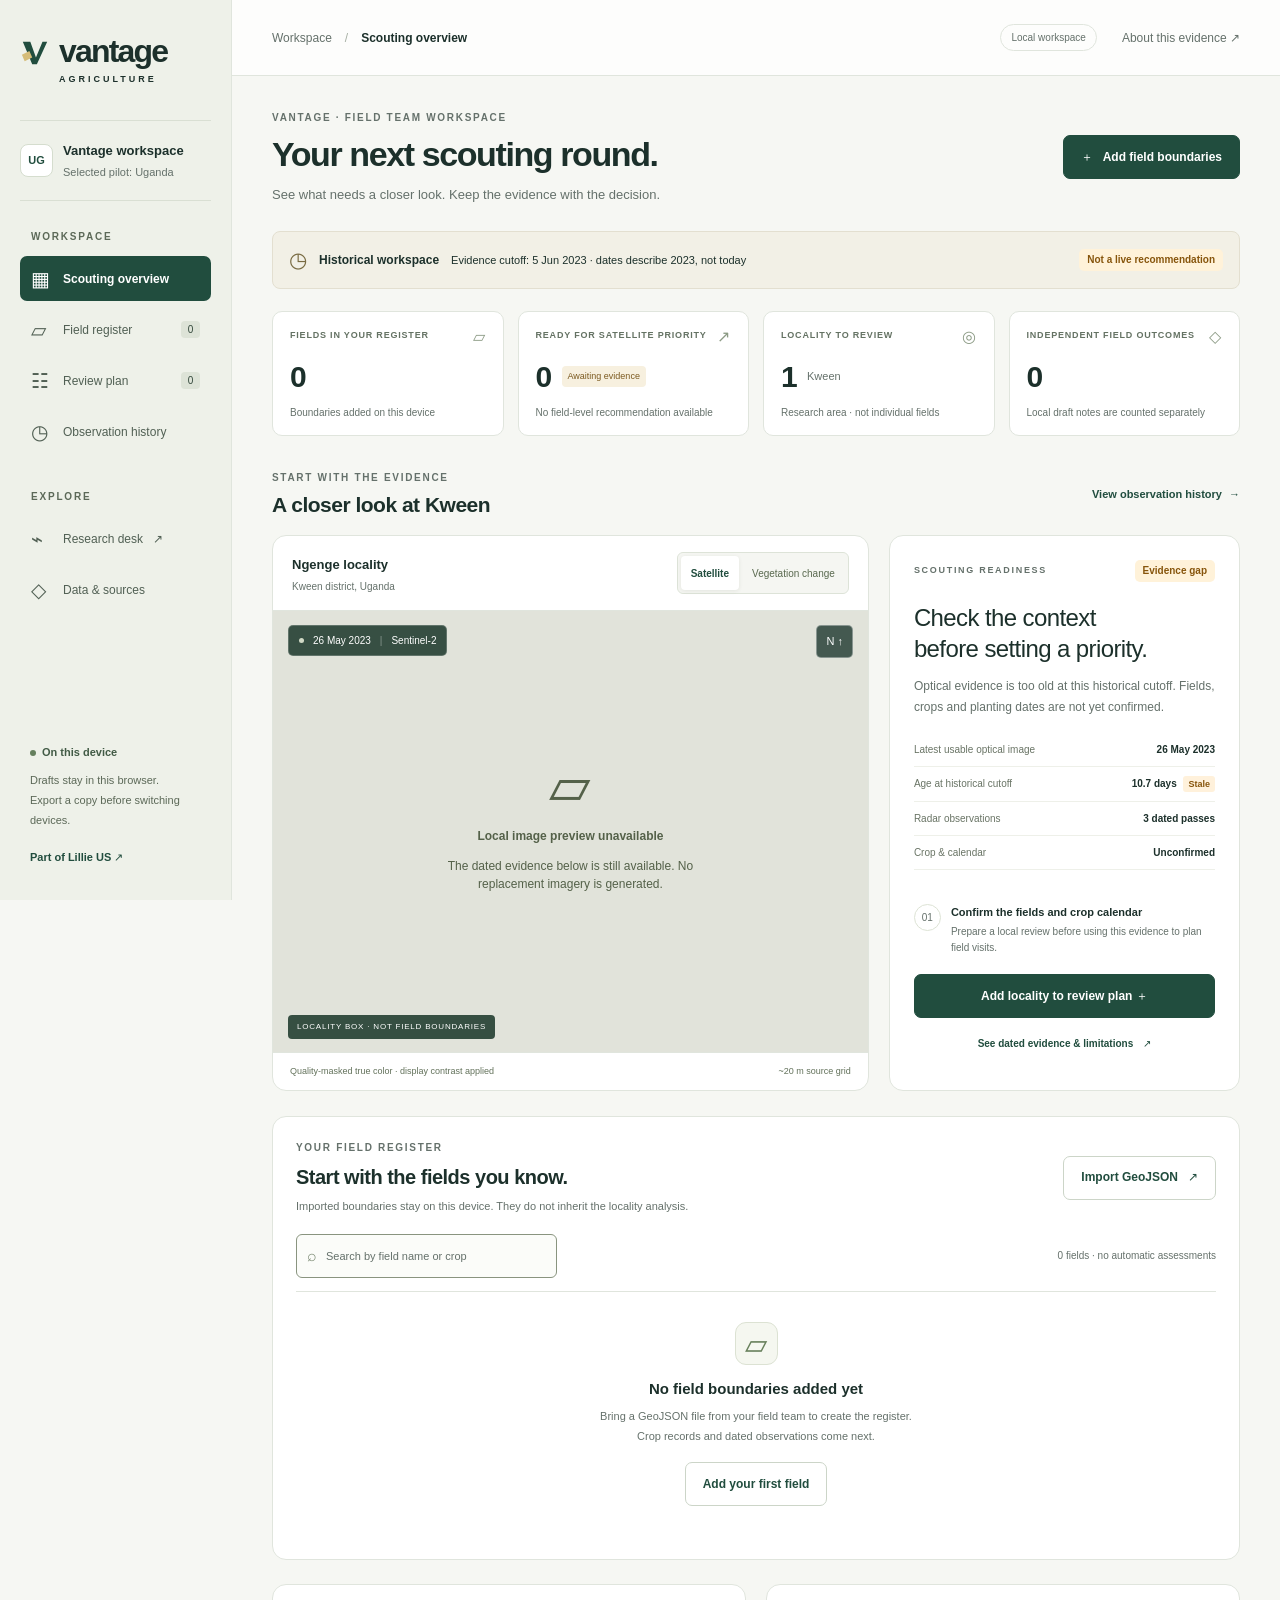
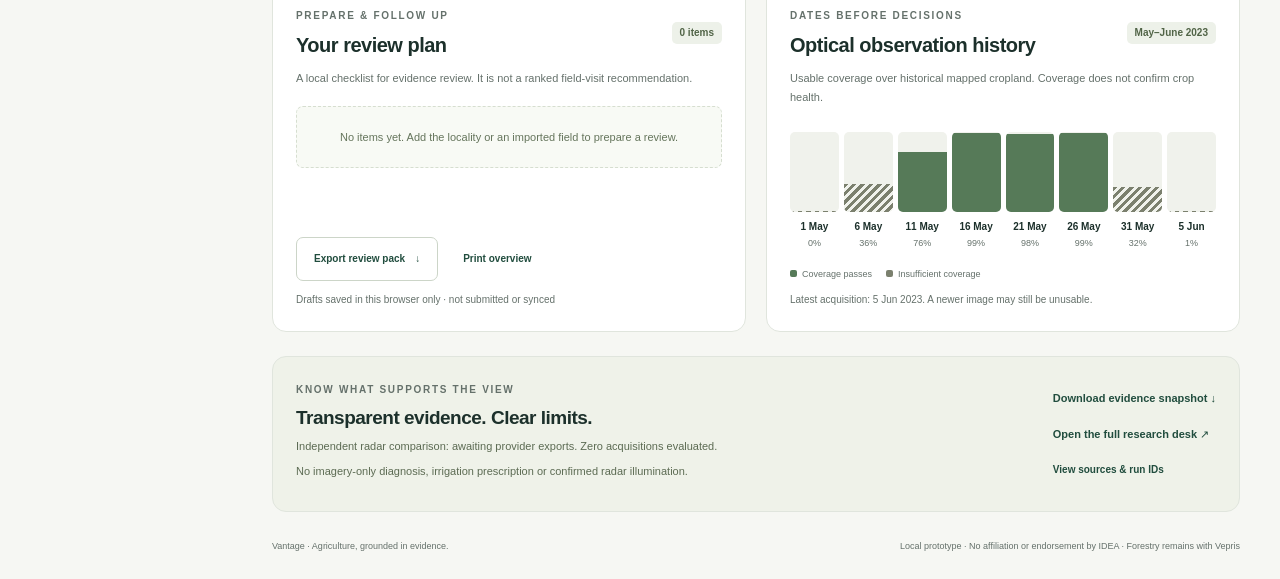
==== commit 417aa8fc: "Clarify Vantage product identity and Uganda pilot context" ====
--- a/web/index.html
+++ b/web/index.html
@@ -9,7 +9,7 @@
 <a class="skip-link" href="#main">Skip to workspace</a>
 <aside class="rail">
   <a href="./" class="wordmark" aria-label="Vantage home"><svg viewBox="0 0 32 32" aria-hidden="true"><path d="M3 6h8l6 17L24 6h5L18 30h-5Z" fill="currentColor"/><path d="m2 20 8-4 3 7-8 4Z" fill="#d5bc78"/></svg>vantage<span>AGRICULTURE</span></a>
-  <div class="workspace-name"><span class="region-mark">UG</span><div>Uganda workspace<small>Local pilot workspace</small></div></div>
+  <div class="workspace-name"><span class="region-mark" aria-label="Selected pilot: Uganda">UG</span><div>Vantage workspace<small>Selected pilot: Uganda</small></div></div>
   <p class="nav-caption">WORKSPACE</p>
   <nav aria-label="Main navigation">
     <a href="#overview" class="nav-link active" aria-current="page" data-nav="overview"><span aria-hidden="true">▦</span> Scouting overview</a>
@@ -24,7 +24,7 @@
 <div class="app-shell">
   <header class="app-bar"><div><span class="breadcrumb">Workspace</span><span class="separator">/</span><strong>Scouting overview</strong></div><div class="bar-right"><span class="local-label">Local workspace</span><a class="help-link" href="#data-status">About this evidence <span aria-hidden="true">↗</span></a></div></header>
   <main id="main">
-    <div class="page-heading" id="overview"><div><p class="eyebrow">UGANDA · FIELD TEAM WORKSPACE</p><h1>Your next scouting round.</h1><p class="lede">See what needs a closer look. Keep the evidence with the decision.</p></div><button type="button" class="button primary" id="import-open"><span aria-hidden="true">＋</span> Add field boundaries</button></div>
+    <div class="page-heading" id="overview"><div><p class="eyebrow">VANTAGE · FIELD TEAM WORKSPACE</p><h1>Your next scouting round.</h1><p class="lede">See what needs a closer look. Keep the evidence with the decision.</p></div><button type="button" class="button primary" id="import-open"><span aria-hidden="true">＋</span> Add field boundaries</button></div>
     <div class="history-banner"><span class="banner-icon" aria-hidden="true">◷</span><div><strong>Historical workspace</strong><span id="cutoff-label">Loading the evidence cutoff…</span></div><span class="pill amber">Not a live recommendation</span></div>
     <div id="load-error" class="error-box" role="alert" hidden><h2>Evidence is unavailable</h2><p id="load-error-detail"></p><button id="retry-data" class="button secondary">Retry evidence</button></div>
     <p id="loading-state" role="status">Loading the dated evidence record…</p>
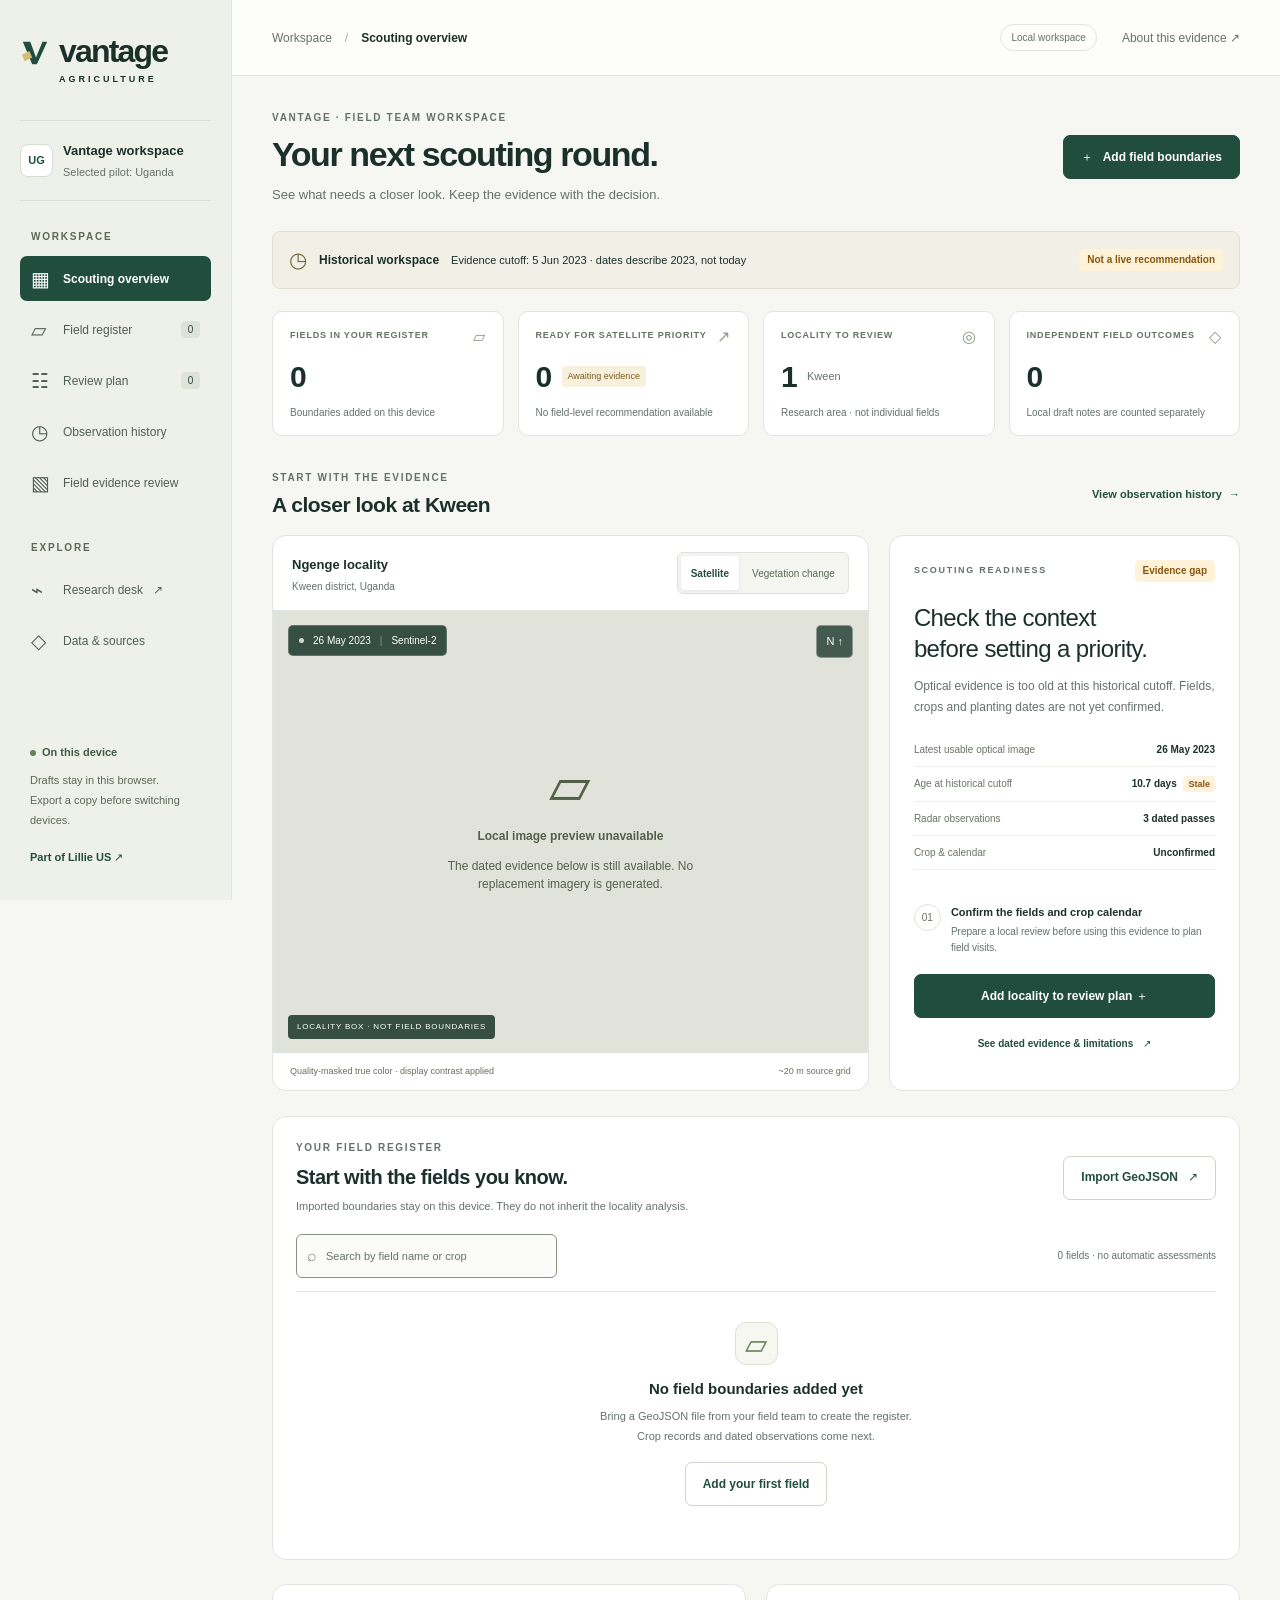
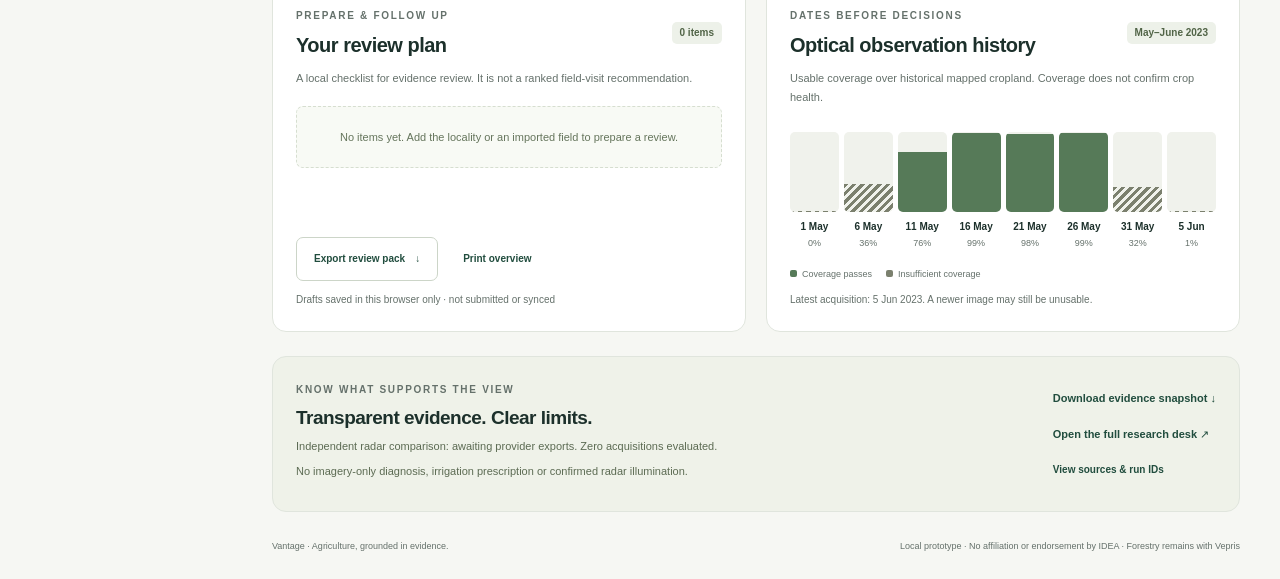
==== commit 5d29abe7: "Add private browser field evidence review with checked numeric map packets" ====
--- a/web/index.html
+++ b/web/index.html
@@ -17,6 +17,7 @@
     <a href="#review-plan" class="nav-link" data-nav="review-plan"><span aria-hidden="true">☷</span> Review plan <span id="nav-plan-count" class="nav-count">0</span></a>
     <a href="#observations" class="nav-link" data-nav="observations"><span aria-hidden="true">◷</span> Observation history</a>
   </nav>
+  <a class="nav-link" href="field-review.html"><span aria-hidden="true">▧</span> Field evidence review</a>
   <p class="nav-caption second-nav">EXPLORE</p>
   <nav aria-label="Research navigation"><a class="nav-link" href="research.html"><span aria-hidden="true">⌁</span> Research desk <span aria-hidden="true">↗</span></a><a class="nav-link" href="#data-status"><span aria-hidden="true">◇</span> Data &amp; sources</a></nav>
   <div class="rail-bottom"><div class="local-dot">On this device</div><p>Drafts stay in this browser.<br>Export a copy before switching devices.</p><a href="https://github.com/Ibekwemmanuel7/Lillie_US">Part of Lillie US ↗</a></div>
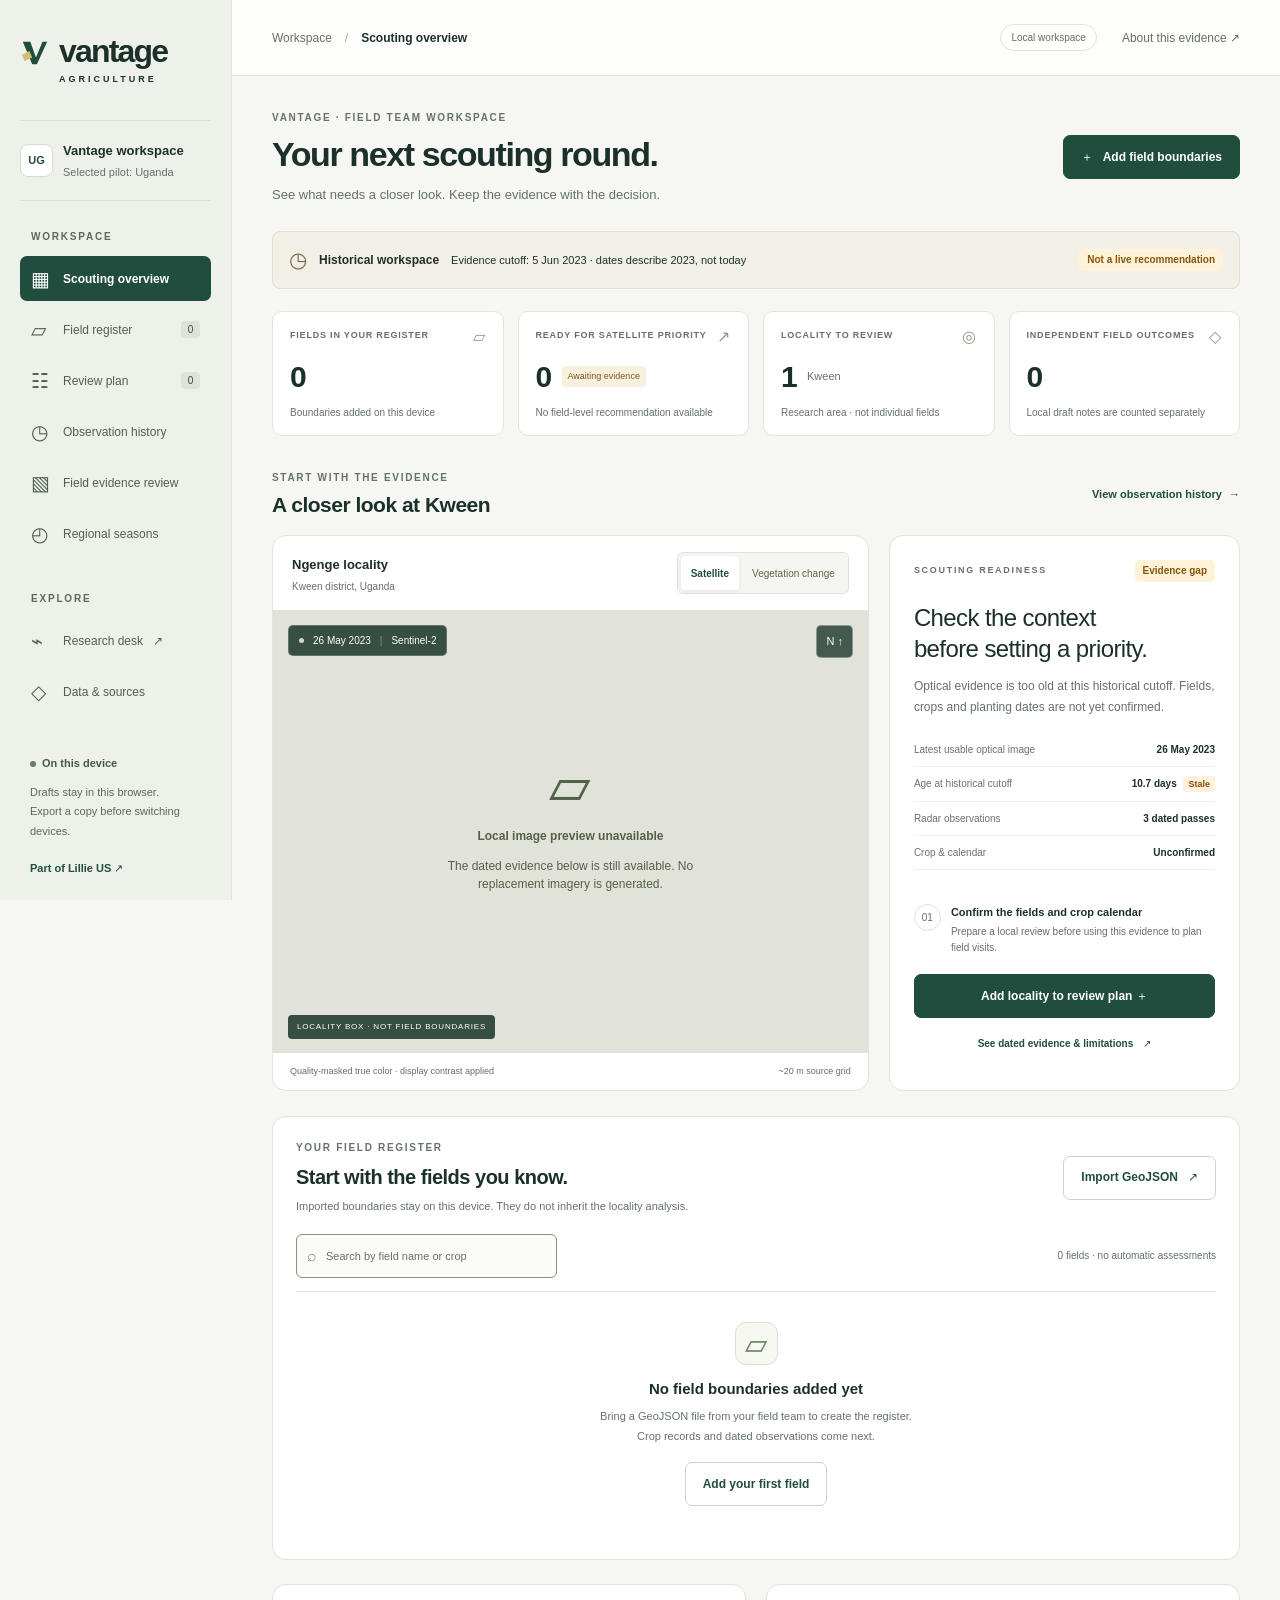
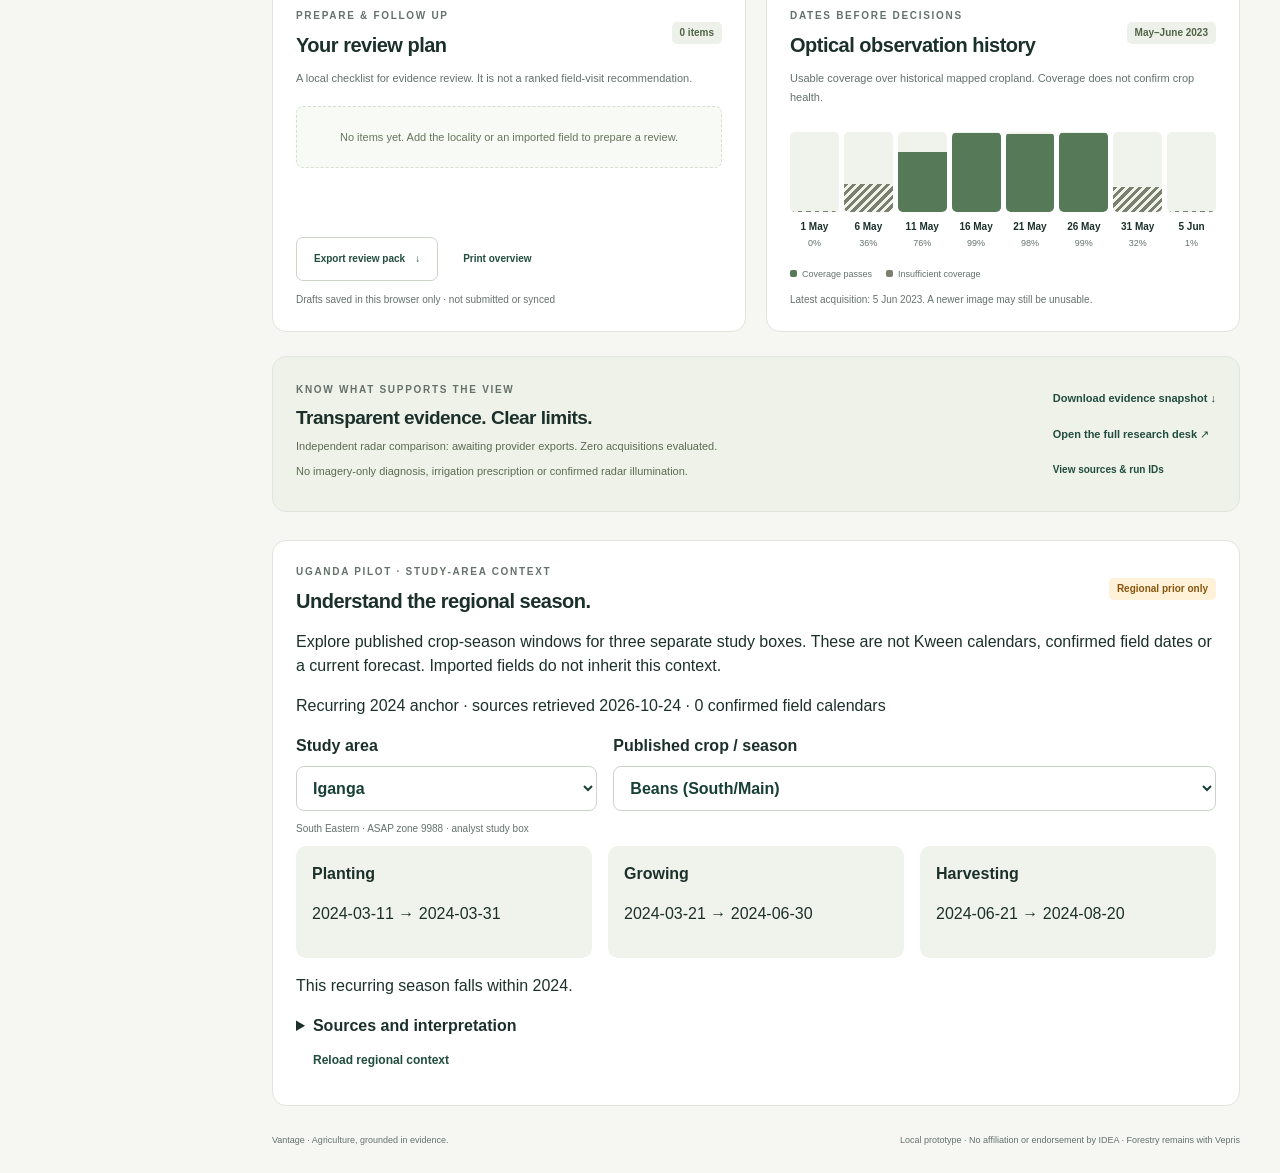
==== commit 50636959: "Show sourced regional crop calendars in Vantage dashboard" ====
--- a/web/index.html
+++ b/web/index.html
@@ -3,7 +3,7 @@
 <head>
   <meta charset="utf-8"><meta name="viewport" content="width=device-width, initial-scale=1">
   <meta name="theme-color" content="#173f35"><title>Vantage · Scouting workspace</title>
-  <link rel="stylesheet" href="dashboard.css"><script defer src="workspace-model.js"></script><script defer src="dashboard.js"></script>
+  <link rel="stylesheet" href="dashboard.css?v=regional-1"><script defer src="workspace-model.js"></script><script defer src="dashboard.js"></script><script defer src="regional-context.js"></script>
 </head>
 <body>
 <a class="skip-link" href="#main">Skip to workspace</a>
@@ -18,6 +18,7 @@
     <a href="#observations" class="nav-link" data-nav="observations"><span aria-hidden="true">◷</span> Observation history</a>
   </nav>
   <a class="nav-link" href="field-review.html"><span aria-hidden="true">▧</span> Field evidence review</a>
+  <a class="nav-link" href="#regional-context"><span aria-hidden="true">◴</span> Regional seasons</a>
   <p class="nav-caption second-nav">EXPLORE</p>
   <nav aria-label="Research navigation"><a class="nav-link" href="research.html"><span aria-hidden="true">⌁</span> Research desk <span aria-hidden="true">↗</span></a><a class="nav-link" href="#data-status"><span aria-hidden="true">◇</span> Data &amp; sources</a></nav>
   <div class="rail-bottom"><div class="local-dot">On this device</div><p>Drafts stay in this browser.<br>Export a copy before switching devices.</p><a href="https://github.com/Ibekwemmanuel7/Lillie_US">Part of Lillie US ↗</a></div>
@@ -53,6 +54,14 @@
       </div>
       <section class="panel data-panel" id="data-status"><div><p class="eyebrow">KNOW WHAT SUPPORTS THE VIEW</p><h2>Transparent evidence. Clear limits.</h2><p id="benchmark-summary">Independent radar comparison is awaiting provider exports.</p><p class="subtle">No imagery-only diagnosis, irrigation prescription or confirmed radar illumination.</p></div><div class="data-links"><a href="data/scouting.json" download class="text-link">Download evidence snapshot ↓</a><a href="research.html" class="text-link">Open the full research desk ↗</a><button class="button quiet" id="sources-open">View sources &amp; run IDs</button></div></section>
     </div>
+    <section class="panel regional-panel" id="regional-context" aria-labelledby="regional-title">
+      <div class="panel-header"><div><p class="eyebrow">UGANDA PILOT · STUDY-AREA CONTEXT</p><h2 id="regional-title">Understand the regional season.</h2></div><span class="pill amber">Regional prior only</span></div>
+      <p>Explore published crop-season windows for three separate study boxes. These are not Kween calendars, confirmed field dates or a current forecast. Imported fields do not inherit this context.</p>
+      <p id="regional-state" role="status">Loading regional context…</p>
+      <div id="regional-controls" hidden><div class="regional-selectors"><label>Study area<select id="regional-study"></select></label><label>Published crop / season<select id="regional-season"></select></label></div><p id="regional-zone" class="subtle"></p><div id="regional-windows" class="regional-windows"></div><p id="regional-year-note"></p></div>
+      <details><summary>Sources and interpretation</summary><p>European Commission Joint Research Centre ASAP crop calendars and adapted, simplified FAO GAUL-derived monitoring geometries. Zone names retain provider spelling. Broad-scale membership is provisional; matching IDs do not prove historical geometries were unchanged. A 1 km engineering border guard is not certified source accuracy. Phase boundary dekads overlap.</p><p>Retrieved in October 2026; availability at a historical decision date is not established. Published crop names do not identify a crop growing in a field. Confirm boundaries, crop and dated field observations before field decisions.</p><a href="https://data.jrc.ec.europa.eu/dataset/jrc-10112-10003">Calendar catalogue ↗</a> · <a href="https://agricultural-production-hotspots.ec.europa.eu/download.php">Zone source and reuse notice ↗</a> · <a href="data/regional-context.json" download>Download public context and source hashes ↓</a></details>
+      <button id="regional-retry" class="button quiet">Reload regional context</button>
+    </section>
     <footer class="page-footer"><span>Vantage · Agriculture, grounded in evidence.</span><span>Local prototype · No affiliation or endorsement by IDEA · Forestry remains with Vepris</span></footer>
   </main>
 </div>
--- a/web/dashboard.css
+++ b/web/dashboard.css
@@ -8,3 +8,5 @@
 @media(max-width:680px){.stats article>span{font-size:11px}.stat-top{font-size:9px}.panel-copy,.panel-header p:not(.eyebrow){font-size:12px}.decision-card>p{font-size:13px}.map-toolbar .segmented button{min-height:44px}.observation-cell strong{font-size:10px}.observation-cell small,.storage-note,.form-hint{font-size:11px}.field-description small{font-size:11px}.rail .nav-link{min-height:44px}}
 @media(max-width:360px){.rail{flex-wrap:wrap;gap:10px}.rail nav:first-of-type{width:100%;justify-content:space-between}.map-toolbar{flex-direction:column;align-items:flex-start}.history-banner>div{min-width:200px}.stats strong .stat-state{font-size:8px}.map-footer{flex-direction:column}}
 @media print{.rail,.app-bar,.page-heading>.button,.help-link,button,.segmented,.list-controls,.data-links,.toast,dialog{display:none!important}.app-shell{margin:0}main{padding:0;max-width:none}.stats{grid-template-columns:repeat(4,1fr)}.focus-grid{grid-template-columns:1.5fr 1fr}.image-stage{height:240px}.panel,.map-card,.decision-card{break-inside:avoid}.bottom-grid{grid-template-columns:1fr 1fr}.history-banner{background:none}.image-label,.boundary-label{color:#000;background:white}.page-footer{padding-bottom:0}}
+
+.regional-panel{margin-top:28px}.regional-selectors,.regional-windows{display:grid;grid-template-columns:repeat(3,minmax(0,1fr));gap:16px}.regional-selectors{grid-template-columns:1fr 2fr}.regional-selectors label{display:grid;gap:8px;font-weight:600}.regional-selectors select{width:100%;min-width:0;padding:12px;border:1px solid #cbd4c8;border-radius:8px;background:white;color:#173f35}.regional-windows>div{padding:16px;background:#f0f3eb;border-radius:10px}.regional-windows h3{margin:0;font-size:16px}.regional-windows p{overflow-wrap:anywhere;font-variant-numeric:tabular-nums}.regional-panel details{overflow-wrap:anywhere}.regional-panel summary{cursor:pointer;font-weight:600}@media(max-width:680px){.regional-selectors,.regional-windows{grid-template-columns:1fr}}
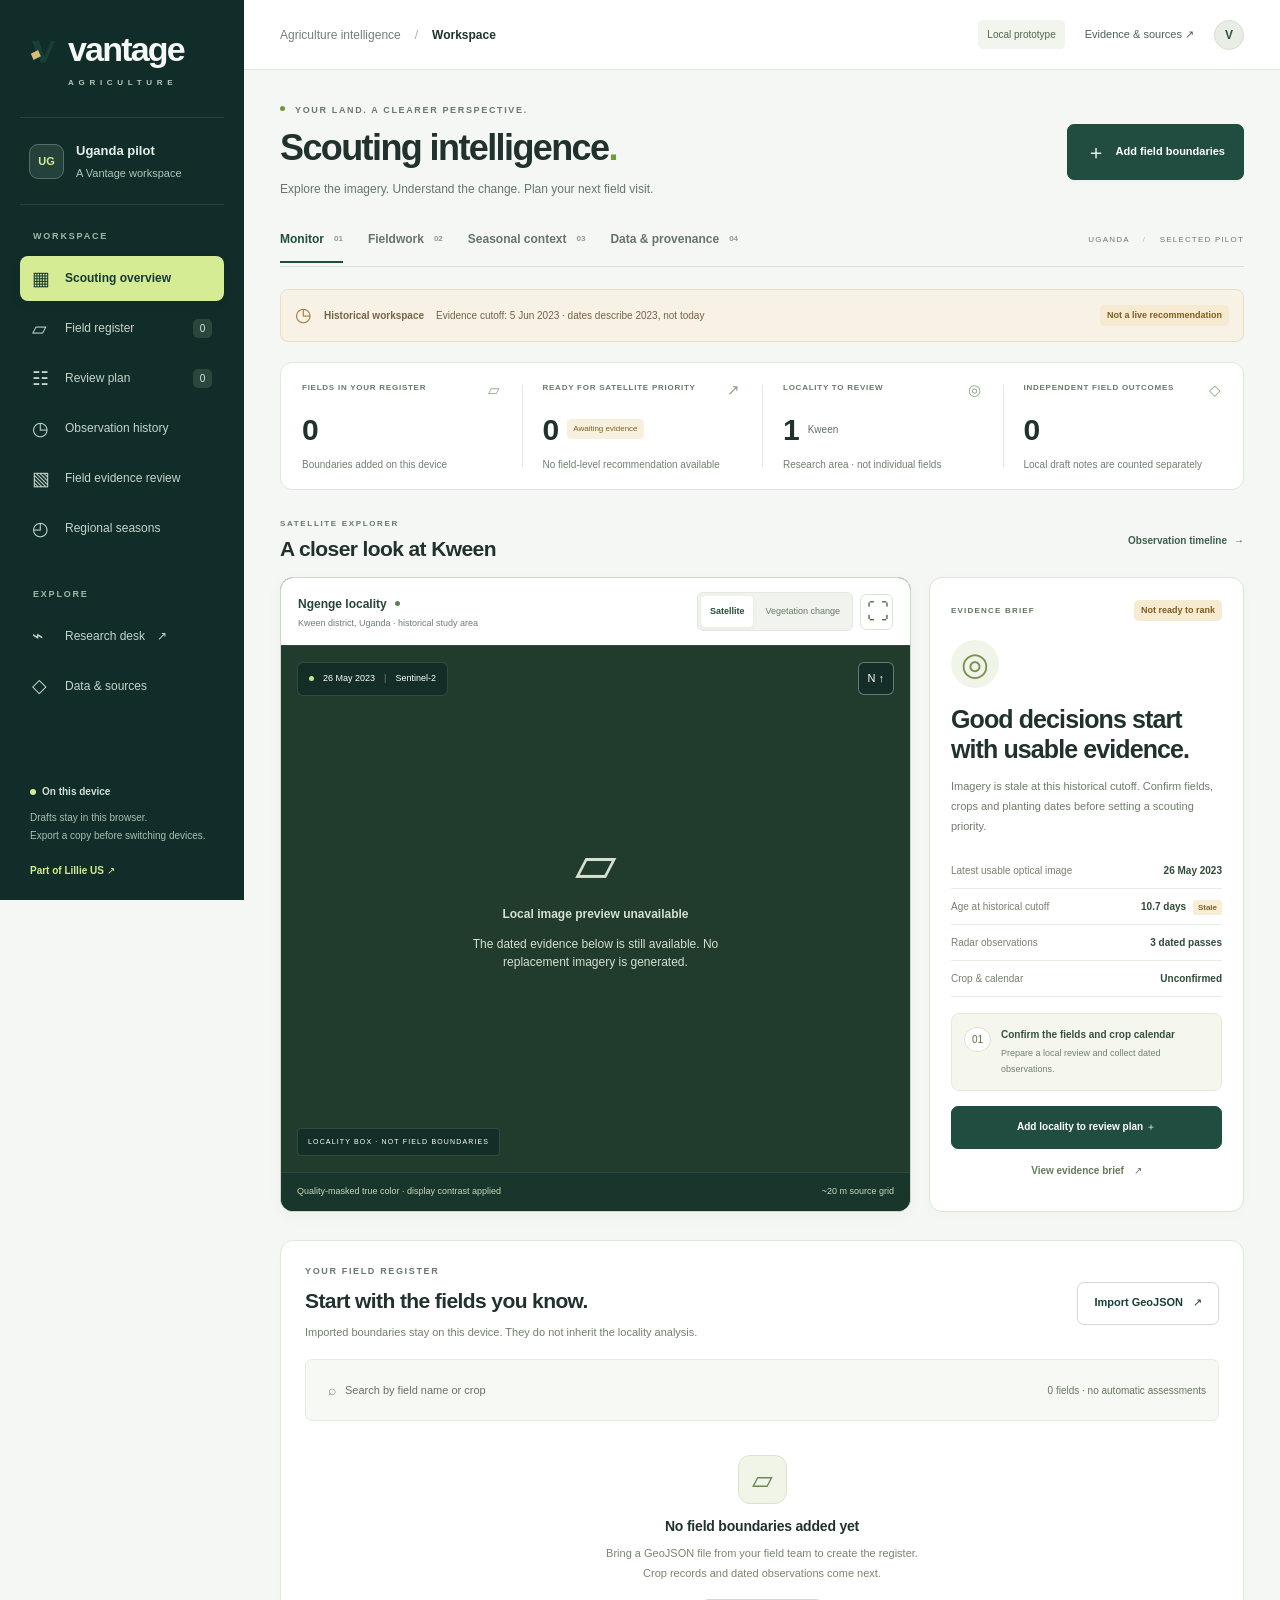
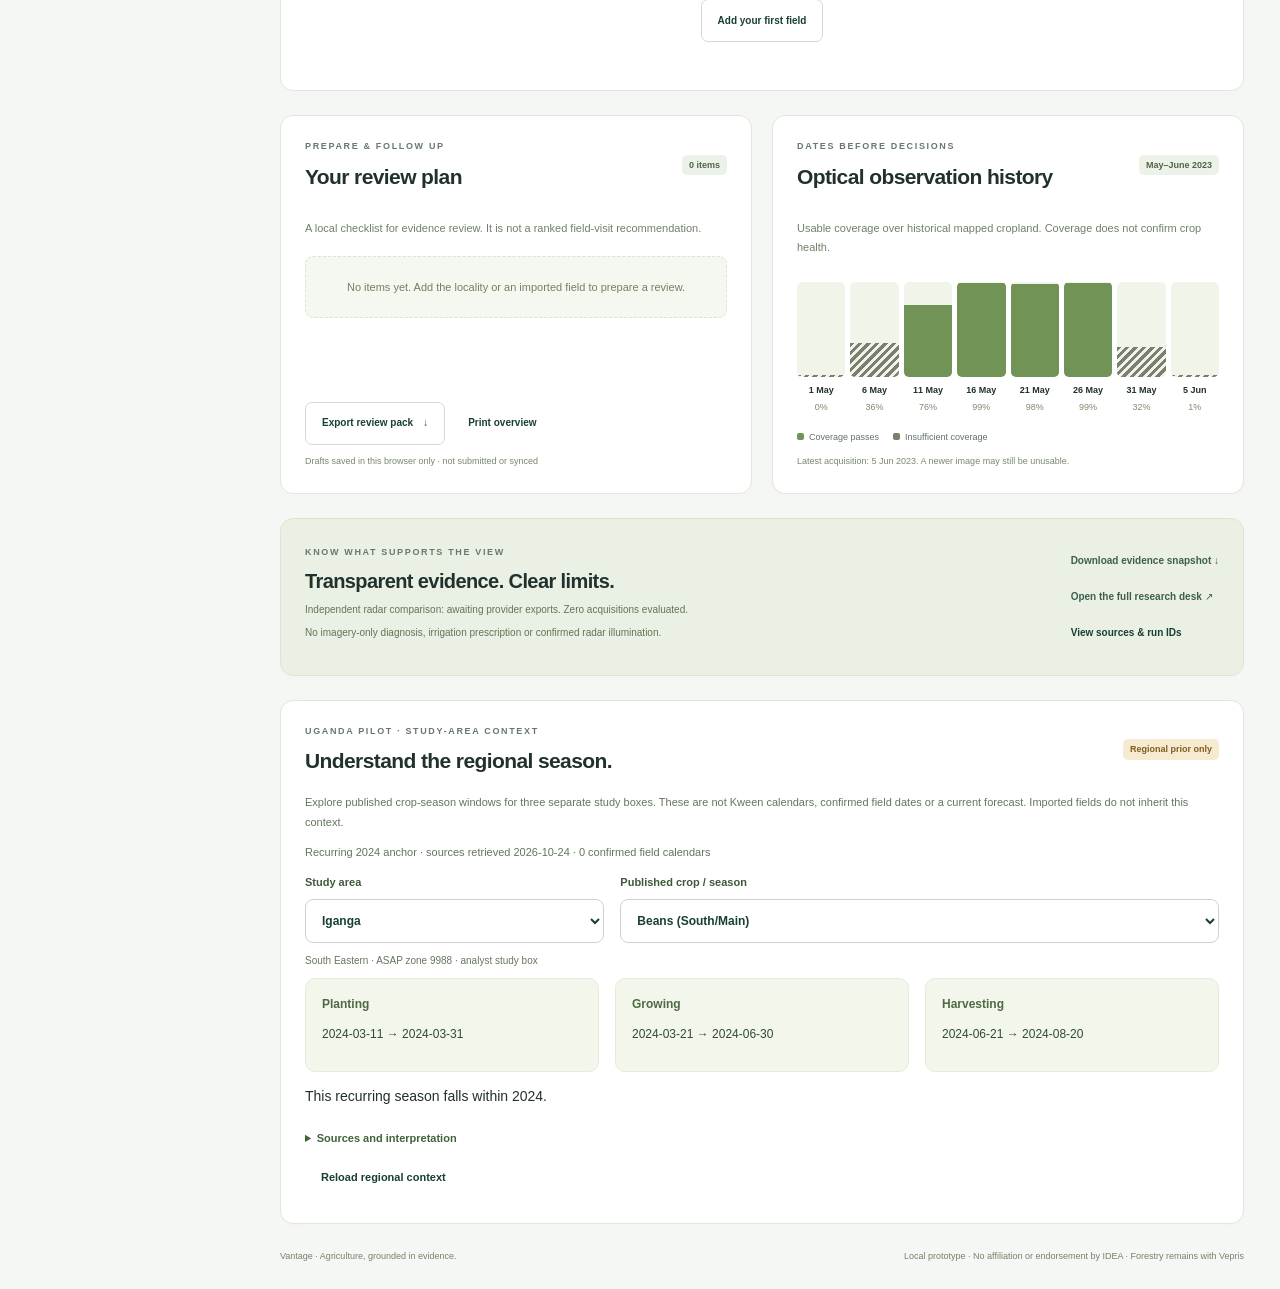
==== commit dc0354cc: "Redesign Vantage with a cohesive imagery-led platform workspace" ====
--- a/web/index.html
+++ b/web/index.html
@@ -3,13 +3,13 @@
 <head>
   <meta charset="utf-8"><meta name="viewport" content="width=device-width, initial-scale=1">
   <meta name="theme-color" content="#173f35"><title>Vantage · Scouting workspace</title>
-  <link rel="stylesheet" href="dashboard.css?v=regional-1"><script defer src="workspace-model.js"></script><script defer src="dashboard.js"></script><script defer src="regional-context.js"></script>
+  <link rel="stylesheet" href="dashboard.css?v=regional-1"><link rel="stylesheet" href="platform.css?v=3"><script defer src="workspace-model.js"></script><script defer src="dashboard.js"></script><script defer src="regional-context.js"></script><script defer src="platform.js"></script>
 </head>
 <body>
 <a class="skip-link" href="#main">Skip to workspace</a>
 <aside class="rail">
   <a href="./" class="wordmark" aria-label="Vantage home"><svg viewBox="0 0 32 32" aria-hidden="true"><path d="M3 6h8l6 17L24 6h5L18 30h-5Z" fill="currentColor"/><path d="m2 20 8-4 3 7-8 4Z" fill="#d5bc78"/></svg>vantage<span>AGRICULTURE</span></a>
-  <div class="workspace-name"><span class="region-mark" aria-label="Selected pilot: Uganda">UG</span><div>Vantage workspace<small>Selected pilot: Uganda</small></div></div>
+  <div class="workspace-name"><span class="region-mark" aria-label="Selected pilot: Uganda">UG</span><div>Uganda pilot<small>A Vantage workspace</small></div></div>
   <p class="nav-caption">WORKSPACE</p>
   <nav aria-label="Main navigation">
     <a href="#overview" class="nav-link active" aria-current="page" data-nav="overview"><span aria-hidden="true">▦</span> Scouting overview</a>
@@ -21,12 +21,14 @@
   <a class="nav-link" href="#regional-context"><span aria-hidden="true">◴</span> Regional seasons</a>
   <p class="nav-caption second-nav">EXPLORE</p>
   <nav aria-label="Research navigation"><a class="nav-link" href="research.html"><span aria-hidden="true">⌁</span> Research desk <span aria-hidden="true">↗</span></a><a class="nav-link" href="#data-status"><span aria-hidden="true">◇</span> Data &amp; sources</a></nav>
+  <nav class="mobile-tools" aria-label="More workspace tools"><a href="field-review.html">Field evidence ↗</a><a href="research.html">Research desk ↗</a><a href="https://github.com/Ibekwemmanuel7/Lillie_US">Lillie US ↗</a></nav>
   <div class="rail-bottom"><div class="local-dot">On this device</div><p>Drafts stay in this browser.<br>Export a copy before switching devices.</p><a href="https://github.com/Ibekwemmanuel7/Lillie_US">Part of Lillie US ↗</a></div>
 </aside>
 <div class="app-shell">
-  <header class="app-bar"><div><span class="breadcrumb">Workspace</span><span class="separator">/</span><strong>Scouting overview</strong></div><div class="bar-right"><span class="local-label">Local workspace</span><a class="help-link" href="#data-status">About this evidence <span aria-hidden="true">↗</span></a></div></header>
+  <header class="app-bar"><div class="platform-location"><span class="breadcrumb">Agriculture intelligence</span><span class="separator">/</span><strong>Workspace</strong></div><div class="bar-right"><span class="local-label">Local prototype</span><a class="help-link" href="#data-status">Evidence &amp; sources <span aria-hidden="true">↗</span></a><span class="workspace-avatar" aria-label="Local workspace, no signed-in account">V</span></div></header>
   <main id="main">
-    <div class="page-heading" id="overview"><div><p class="eyebrow">VANTAGE · FIELD TEAM WORKSPACE</p><h1>Your next scouting round.</h1><p class="lede">See what needs a closer look. Keep the evidence with the decision.</p></div><button type="button" class="button primary" id="import-open"><span aria-hidden="true">＋</span> Add field boundaries</button></div>
+    <div class="page-heading" id="overview"><div><p class="eyebrow"><span class="heading-dot" aria-hidden="true"></span> YOUR LAND. A CLEARER PERSPECTIVE.</p><h1>Scouting intelligence<span class="heading-period">.</span></h1><p class="lede">Explore the imagery. Understand the change. Plan your next field visit.</p></div><button type="button" class="button primary" id="import-open"><span aria-hidden="true">＋</span> Add field boundaries</button></div>
+    <nav class="workspace-tabs" aria-label="Workspace sections"><a href="#overview" class="selected">Monitor<span>01</span></a><a href="#fields">Fieldwork<span>02</span></a><a href="#regional-context">Seasonal context<span>03</span></a><a href="#data-status">Data &amp; provenance<span>04</span></a><span class="workspace-scope">UGANDA <i aria-hidden="true">/</i> SELECTED PILOT</span></nav>
     <div class="history-banner"><span class="banner-icon" aria-hidden="true">◷</span><div><strong>Historical workspace</strong><span id="cutoff-label">Loading the evidence cutoff…</span></div><span class="pill amber">Not a live recommendation</span></div>
     <div id="load-error" class="error-box" role="alert" hidden><h2>Evidence is unavailable</h2><p id="load-error-detail"></p><button id="retry-data" class="button secondary">Retry evidence</button></div>
     <p id="loading-state" role="status">Loading the dated evidence record…</p>
@@ -37,15 +39,15 @@
         <article><div class="stat-top">LOCALITY TO REVIEW <span aria-hidden="true">◎</span></div><strong>1 <small>Kween</small></strong><span>Research area · not individual fields</span></article>
         <article><div class="stat-top">INDEPENDENT FIELD OUTCOMES <span aria-hidden="true">◇</span></div><strong id="outcome-count">0</strong><span>Local draft notes are counted separately</span></article>
       </section>
-      <div class="section-title"><div><p class="eyebrow">START WITH THE EVIDENCE</p><h2>A closer look at Kween</h2></div><a href="#observations" class="text-link">View observation history <span aria-hidden="true">→</span></a></div>
+      <div class="section-title"><div><p class="eyebrow">SATELLITE EXPLORER</p><h2>A closer look at Kween</h2></div><a href="#observations" class="text-link">Observation timeline <span aria-hidden="true">→</span></a></div>
       <section class="focus-grid" aria-label="Selected locality evidence">
         <article class="map-card">
-          <div class="map-toolbar"><div><strong>Ngenge locality</strong><span>Kween district, Uganda</span></div><div class="segmented" role="group" aria-label="Evidence display"><button id="layer-rgb" aria-pressed="true">Satellite</button><button id="layer-change" aria-pressed="false">Vegetation change</button></div></div>
+          <div class="map-toolbar"><div><strong>Ngenge locality <span class="map-location-dot" aria-hidden="true"></span></strong><span>Kween district, Uganda · historical study area</span></div><div class="map-display-actions"><div class="segmented" role="group" aria-label="Evidence display"><button id="layer-rgb" aria-pressed="true">Satellite</button><button id="layer-change" aria-pressed="false">Vegetation change</button></div><button id="map-focus" class="map-focus-button" aria-pressed="false" aria-label="Expand imagery view" title="Expand imagery view">⛶</button></div></div>
           <div class="image-stage"><div id="preview-fallback" class="preview-fallback"><span aria-hidden="true">▱</span><strong>Local image preview unavailable</strong><p>The dated evidence below is still available. No replacement imagery is generated.</p></div><img id="case-image" alt="" hidden><span class="north-marker" aria-hidden="true">N ↑</span><div class="image-label"><span class="image-dot"></span><span id="preview-date">26 May 2023</span><span class="image-separator">|</span><span>Sentinel-2</span></div><div class="boundary-label">LOCALITY BOX · NOT FIELD BOUNDARIES</div></div>
           <div class="map-footer"><span id="layer-caption">Quality-masked true color · display contrast applied</span><span id="image-resolution">~20 m source grid</span></div>
           <div id="change-legend" class="change-legend" hidden><span>Below reference</span><i aria-hidden="true"></i><span>Above reference</span><small>−0.30 to +0.30 NDVI · transparent: unavailable</small></div>
         </article>
-        <article class="decision-card"><div class="decision-heading"><span class="eyebrow">SCOUTING READINESS</span><span class="pill amber">Evidence gap</span></div><h2>Check the context<br>before setting a priority.</h2><p>Optical evidence is too old at this historical cutoff. Fields, crops and planting dates are not yet confirmed.</p><dl class="evidence-facts"><div><dt>Latest usable optical image</dt><dd id="latest-usable">—</dd></div><div><dt>Age at historical cutoff</dt><dd><span id="optical-age">—</span> <span class="mini-status">Stale</span></dd></div><div><dt>Radar observations</dt><dd id="radar-count">—</dd></div><div><dt>Crop &amp; calendar</dt><dd>Unconfirmed</dd></div></dl><div class="next-action"><span class="action-number">01</span><div><strong>Confirm the fields and crop calendar</strong><p>Prepare a local review before using this evidence to plan field visits.</p></div></div><button class="button primary full" id="case-plan">Add locality to review plan <span aria-hidden="true">＋</span></button><button class="button quiet full" id="evidence-open">See dated evidence &amp; limitations <span aria-hidden="true">↗</span></button></article>
+        <article class="decision-card"><div class="decision-heading"><span class="eyebrow">EVIDENCE BRIEF</span><span class="pill amber">Not ready to rank</span></div><div class="readiness-symbol" aria-hidden="true">◎</div><h2>Good decisions start<br>with usable evidence.</h2><p>Imagery is stale at this historical cutoff. Confirm fields, crops and planting dates before setting a scouting priority.</p><dl class="evidence-facts"><div><dt>Latest usable optical image</dt><dd id="latest-usable">—</dd></div><div><dt>Age at historical cutoff</dt><dd><span id="optical-age">—</span> <span class="mini-status">Stale</span></dd></div><div><dt>Radar observations</dt><dd id="radar-count">—</dd></div><div><dt>Crop &amp; calendar</dt><dd>Unconfirmed</dd></div></dl><div class="next-action"><span class="action-number">01</span><div><strong>Confirm the fields and crop calendar</strong><p>Prepare a local review and collect dated observations.</p></div></div><button class="button primary full" id="case-plan">Add locality to review plan <span aria-hidden="true">＋</span></button><button class="button quiet full" id="evidence-open">View evidence brief <span aria-hidden="true">↗</span></button></article>
       </section>
       <section class="panel" id="fields" aria-labelledby="fields-title"><div class="panel-header"><div><p class="eyebrow">YOUR FIELD REGISTER</p><h2 id="fields-title">Start with the fields you know.</h2><p>Imported boundaries stay on this device. They do not inherit the locality analysis.</p></div><button id="import-open-second" class="button secondary">Import GeoJSON <span aria-hidden="true">↗</span></button></div><div class="list-controls"><label class="search-control"><span aria-hidden="true">⌕</span><span class="sr-only">Search fields</span><input id="field-search" type="search" placeholder="Search by field name or crop"></label><span id="register-summary" class="subtle">0 fields · no automatic assessments</span></div><div id="field-empty" class="empty-state"><div class="empty-icon" aria-hidden="true">▱</div><h3>No field boundaries added yet</h3><p>Bring a GeoJSON file from your field team to create the register.<br>Crop records and dated observations come next.</p><button id="import-open-empty" class="button secondary">Add your first field</button></div><div id="field-list" class="field-list"></div><p id="field-search-empty" class="empty-state" hidden>No fields match your search.</p></section>
       <div class="bottom-grid">
--- a/web/platform.css
+++ b/web/platform.css
@@ -0,0 +1,33 @@
+/* Vantage platform presentation. Data and scientific thresholds live elsewhere. */
+.mobile-tools{display:none}
+@media(max-width:720px){.mobile-tools{display:flex;width:100%;justify-content:space-between;gap:12px;border-top:1px solid #ffffff1c;padding-top:12px;font-size:10px;color:#c9d9c5}.mobile-tools a{padding:4px 0;min-height:24px}}
+:root{--green:#173f35;--ink:#20312e;--muted:#61716b;--line:#e0e6e1;--surface:#fff;--radius:14px;--accent:#d5eb94;--rail:#102d29}
+body{background:#f5f7f4;color:var(--ink);font-family:Inter,"Segoe UI",Arial,sans-serif;font-size:14px;-webkit-font-smoothing:antialiased}
+button,input,select,textarea{font:inherit}button,a,input,select,textarea{touch-action:manipulation}
+a:focus-visible,button:focus-visible,input:focus-visible,select:focus-visible,textarea:focus-visible,summary:focus-visible{outline:3px solid #609126;outline-offset:4px}
+.rail{width:244px;padding:32px 20px 22px;background:var(--rail);border:0;color:#e7efeb;z-index:12}
+.wordmark{color:#f5f8f4;font-size:34px;font-weight:700;letter-spacing:-1.8px;padding:0 9px}
+.wordmark svg{width:29px;height:36px}.wordmark span{color:#b4c7be;font-size:8px;letter-spacing:4.7px;margin-top:5px}
+.workspace-name{border-top:1px solid #ffffff19;border-bottom:1px solid #ffffff19;margin:30px 0 25px;padding:23px 9px;gap:12px;font-size:13px;font-weight:600}
+.workspace-name small{color:#b0c4bc;font-size:11px;margin-top:4px;font-weight:400}.region-mark{background:#24423b;border:1px solid #527166;color:#d5eb94;border-radius:9px;width:35px;height:35px;font-size:11px}
+.nav-caption{color:#9cb7aa;letter-spacing:1.8px;font-size:9px;margin:0 13px 12px}.second-nav{margin-top:32px}
+.nav-link{color:#c5d4cd;border-radius:8px;min-height:45px;font-size:12px;gap:12px;margin-bottom:5px;padding:11px 12px;transition:background .15s}
+.nav-link:hover{background:#ffffff0a;color:white}.nav-link.active{background:#d5eb94;color:#163b2e;box-shadow:0 4px 12px #0000000a}
+.nav-link>span:first-child{font-size:19px;width:21px}.nav-count{background:#2a473e;color:#d5e4dc;border-radius:5px;padding:2px 5px;font-size:10px}.nav-link.active .nav-count{background:#bad379;color:#163b2e}
+.rail-bottom{font-size:10px;padding:25px 10px 0;color:#a8beb2}.rail-bottom a{color:#d5eb94;font-size:10px}.local-dot{color:#d2dfd7}.local-dot:before{background:#d5eb94}.rail-bottom p{color:#a8beb2}
+.app-shell{margin-left:244px}.app-bar{height:70px;padding:0 36px;background:#fff;border-bottom:1px solid var(--line);font-size:12px}.platform-location{display:flex;align-items:center}.breadcrumb{color:#728078}.separator{margin:0 14px}.app-bar strong{font-size:12px;font-weight:600}.bar-right{gap:20px}.local-label{background:#f1f5ed;border:0;border-radius:5px;color:#52664e;font-size:10px;padding:7px 9px}.help-link{font-size:11px;color:#4d6258}.workspace-avatar{display:grid;place-items:center;width:30px;height:30px;border-radius:50%;background:#e8eee5;color:#35513e;font-size:12px;font-weight:700;border:1px solid #d4dfd0}
+main{max-width:1760px;padding:34px 36px 0}.page-heading{margin-bottom:26px;gap:20px}.eyebrow{font-size:9px;font-weight:700;letter-spacing:1.65px;color:#68786e}.heading-dot{display:inline-block;width:5px;height:5px;background:#729445;border-radius:50%;margin-right:6px;vertical-align:2px}
+h1{font-size:36px;letter-spacing:-1.6px;font-weight:650;line-height:1.18;margin-bottom:10px}.heading-period{color:#719842}.lede{font-size:12px;color:#65766b;line-height:1.7}.button{min-height:43px;border-radius:7px;padding:11px 16px;font-size:11px;font-weight:600}.button.primary{background:#204d3f;border-color:#204d3f;box-shadow:0 2px 3px #112c2908}.button.primary:hover{background:#123b2e}.button.secondary{border-color:#d1dbd3}.button.quiet:hover{background:#f0f4ec}.page-heading .button{padding:13px 18px;gap:10px}.page-heading .button>span{font-size:20px;font-weight:400}
+.workspace-tabs{display:flex;align-items:center;gap:25px;border-bottom:1px solid #dce3dc;margin-bottom:22px;min-height:42px}.workspace-tabs a{display:flex;gap:10px;align-items:center;padding:0 0 13px;color:#66746c;font-size:12px;font-weight:550;border-bottom:2px solid transparent;margin-bottom:-1px;white-space:nowrap}.workspace-tabs a span{font-size:8px;color:#8c9b90;font-variant-numeric:tabular-nums}.workspace-tabs a.selected{color:#204d3f;border-color:#204d3f;font-weight:650}.workspace-scope{margin-left:auto;font-size:8px;letter-spacing:1.2px;color:#6a7b6e;padding-bottom:12px;white-space:nowrap}.workspace-scope i{font-style:normal;margin:0 10px;color:#b3c2b1}
+.history-banner{background:#f7f2e5;border:1px solid #e9dfc5;border-radius:8px;padding:11px 14px;margin-bottom:20px;font-size:10px;color:#746347}.history-banner strong{font-size:10px;font-weight:650}.banner-icon{font-size:19px;color:#9b7a33}.pill{font-size:9px;font-weight:600;border-radius:5px;padding:5px 7px;letter-spacing:0}.amber{background:#f6ebd0;color:#805c1f}.neutral{background:#edf2e9;color:#506347}
+.stats{gap:0;border:1px solid #e0e7de;background:white;border-radius:12px;overflow:hidden;margin-bottom:28px}.stats article{border:0;border-radius:0;background:transparent;padding:19px 21px 17px;position:relative}.stats article+article:before{content:"";position:absolute;left:0;top:22px;bottom:22px;width:1px;background:#e2e9df}.stat-top{font-size:8px;letter-spacing:.75px;color:#687a6c;font-weight:650}.stat-top>span{font-size:15px;color:#8fa485}.stats strong{font-size:30px;font-weight:550;letter-spacing:-1px;margin:10px 0 5px;gap:9px}.stats strong small{color:#5e7062;font-size:10px}.stats strong .stat-state{color:#806024;background:#f8f0de;font-size:8px}.stats article>span{font-size:10px;color:#718071;line-height:1.5}
+.section-title{margin-bottom:15px}.section-title .eyebrow{font-size:8px;margin-bottom:5px}h2,.section-title h2{font-size:21px;font-weight:600;letter-spacing:-.6px}.text-link{font-size:10px;color:#3c604c}.focus-grid{grid-template-columns:minmax(0,1fr) 315px;gap:18px;align-items:stretch;margin-bottom:28px}.map-card{border:1px solid #cad7c9;border-radius:13px;background:#18362c;box-shadow:0 4px 18px #19352408}.map-toolbar{background:#fff;padding:14px 17px;gap:10px}.map-toolbar strong{font-size:12px;color:#284537}.map-toolbar>div>span{font-size:9px;color:#6c7f70}.map-location-dot{display:inline-block;width:5px;height:5px;background:#5c824d;border-radius:50%;vertical-align:2px;margin-left:5px}.map-display-actions{display:flex;align-items:center;gap:7px;flex-shrink:0}.segmented{background:#f1f4ee;border-color:#e4e9df;padding:3px}.segmented button{font-size:9px;min-height:31px;padding:5px 9px;color:#677761}.segmented button[aria-pressed=true]{color:#244f37;box-shadow:0 1px 4px #28453112}.map-focus-button{width:33px;height:36px;border:1px solid #dce4d6;border-radius:6px;background:white;font-size:22px;color:#496443;line-height:1;cursor:pointer}.map-focus-button:hover{background:#edf4e5}.image-stage{height:460px;min-height:360px;background:#213c2c;border-color:#ffffff10}.image-stage img{object-fit:contain;background:#213c2c}.preview-fallback{color:#d5e0cf}.image-label{top:16px;left:16px;background:#122e27e8;backdrop-filter:blur(8px);border:1px solid #ffffff20;font-size:9px;padding:9px 11px;border-radius:6px}.image-dot{background:#c5e28e}.north-marker{top:16px;right:16px;background:#122e27e8;font-size:11px;border-radius:6px}.boundary-label{left:16px;bottom:16px;font-size:7px;letter-spacing:1.15px;background:#122e27e8;padding:8px 10px;border:1px solid #ffffff20;border-radius:4px}.map-footer{font-size:9px;background:#18362c;color:#c8d7bf;padding:12px 16px;gap:12px}.change-legend{background:#18362c;color:#d5e0cb;padding:12px 16px;border-color:#ffffff18}.change-legend small{color:#bfcdb4}.map-expanded{grid-template-columns:1fr}.map-expanded .decision-card{display:none}.map-expanded .image-stage{height:70vh;max-height:900px}
+.decision-card{padding:22px 21px;background:white;border:1px solid #dce4d9;border-radius:13px;box-shadow:0 3px 18px #19352404}.decision-heading{align-items:center;margin-bottom:19px;gap:8px}.decision-heading .eyebrow{font-size:8px;letter-spacing:1.2px;margin:0;color:#617561}.readiness-symbol{font-size:32px;color:#77924e;width:48px;height:48px;background:#f1f5e9;display:grid;place-items:center;border-radius:50%;margin-bottom:16px}.decision-card h2{font-size:25px;line-height:1.22;letter-spacing:-.9px;font-weight:550;margin-bottom:12px}.decision-card>p{font-size:11px;line-height:1.8;color:#6e7c6b;margin:0 0 17px}.evidence-facts{font-size:10px;margin:0 0 16px}.evidence-facts>div{padding:10px 0;border-color:#e9eee4;gap:12px}.evidence-facts dt{color:#78816f}.evidence-facts dd{font-size:10px;font-weight:550;color:#304b39}.mini-status{font-size:8px;background:#f8eed8;color:#825e28;padding:3px 5px}.next-action{background:#f5f7ef;padding:13px 12px;border:1px solid #e5ebdb;border-radius:8px;margin:0 0 15px;gap:10px}.action-number{background:white;border:1px solid #dce5d2;color:#587544;font-size:10px;min-width:25px;height:25px;border-radius:50%;display:grid;place-items:center}.next-action strong{font-size:10px;color:#36503c}.next-action p{font-size:9px;line-height:1.7;color:#71806b;margin:4px 0 0}.decision-card>.button{font-size:10px}.decision-card>.quiet{min-height:36px;color:#63795a}
+.panel{border-color:#e0e7db;border-radius:13px;padding:24px;background:#fff;margin-bottom:24px;box-shadow:0 2px 12px #263c2203}.panel h2{font-size:21px}.panel-header p:not(.eyebrow),.panel-copy{font-size:11px;color:#70806a;line-height:1.7}.panel-header{margin-bottom:18px}.list-controls{background:#f7f9f4;border:1px solid #e7ece0;border-radius:7px;padding:9px 12px;gap:12px}.search-control{border:0;background:transparent}.search-control input{background:transparent;font-size:11px}.subtle{color:#65775d;font-size:10px}.empty-state{padding:34px 20px 24px}.empty-icon{font-size:27px;color:#6c8756;background:#f0f5e8;width:49px;height:49px;margin:0 auto 12px;border-radius:12px;display:grid;place-items:center}.empty-state h3{font-size:14px;letter-spacing:-.2px}.empty-state p{font-size:11px;line-height:1.8;color:#79856e}.empty-state .button{font-size:10px}.bottom-grid{gap:20px}.compact-empty{font-size:11px;background:#f5f8f0;border:1px dashed #dce5d0;border-radius:8px;padding:22px;color:#718064}.panel-actions{gap:7px}.storage-note{font-size:9px;line-height:1.7;color:#79886e}.coverage-bar{height:95px;background:#f1f5e9}.coverage-fill{background:#719355}.observation-cell strong{font-size:9px}.observation-cell small{font-size:9px;color:#7e896f}.observation-key{font-size:9px}.key.usable{background:#719355}.data-panel{background:#eaf0e3;border-color:#dce6cf}.data-panel h2{font-size:20px}.data-panel p:not(.eyebrow){font-size:10px;color:#637456}.data-links .button,.data-links .text-link{font-size:10px}.regional-panel{margin-top:0}.regional-panel>p,.regional-panel details{font-size:11px;line-height:1.8;color:#63765c}.regional-selectors label{font-size:11px;color:#3f593b}.regional-selectors select{font-size:12px;min-height:44px}.regional-windows>div{background:#f2f6eb;border:1px solid #e5ecda}.regional-windows h3{font-size:12px;color:#4f6944}.regional-windows p{font-size:12px;color:#314c32}.regional-panel summary{font-size:11px;color:#42623a;padding:8px 0}.regional-panel details a{text-decoration:underline;text-underline-offset:3px}.page-footer{font-size:9px;color:#73836a;padding:0 0 24px;line-height:1.8}
+@media(min-width:1500px){main{padding:40px 46px 0}.app-bar{padding:0 46px}.focus-grid{grid-template-columns:minmax(0,1fr) 345px}.image-stage{height:520px}.decision-card{padding:25px}.stats article{padding:22px 25px}.decision-card h2{font-size:28px}.decision-card>p{font-size:12px}.evidence-facts{font-size:11px}.next-action strong{font-size:11px}.next-action p{font-size:10px}}
+@media(max-width:1150px){.rail{width:206px;padding:28px 13px}.app-shell{margin-left:206px}main{padding:28px 24px 0}.app-bar{padding:0 24px}.focus-grid{grid-template-columns:minmax(0,1fr) 288px}.decision-card{padding:18px}.decision-card h2{font-size:23px}.workspace-tabs{gap:20px}.workspace-scope{display:none}.map-toolbar{flex-wrap:wrap}.map-display-actions{margin-left:auto}.stats article{padding:17px 15px}.stat-top{font-size:7px}.stats strong .stat-state{font-size:7px}.image-stage{height:440px}}
+@media(max-width:900px){.rail{width:74px;padding:23px 10px}.app-shell{margin-left:74px}.wordmark{font-size:0;padding:0}.wordmark svg{margin-left:9px}.wordmark span,.workspace-name,.nav-caption,.rail-bottom,.nav-count{display:none}.nav-link{font-size:0;padding:12px;justify-content:center}.nav-link>span:first-child{font-size:21px}.rail nav:first-of-type{margin-top:32px}.focus-grid{grid-template-columns:minmax(0,1fr) 275px;gap:13px}.stats{grid-template-columns:repeat(2,1fr)}.stats article:nth-child(3):before{display:none}.stats article:nth-child(n+3){border-top:1px solid #e3e9dd}.stat-top{font-size:9px}.stats strong .stat-state{font-size:9px}.stats article>span{font-size:11px}.decision-card h2{font-size:23px}.image-stage{height:460px}.map-footer{font-size:9px}.bottom-grid{grid-template-columns:1fr}.data-panel{align-items:flex-start;flex-direction:column}.data-links{flex-direction:row;flex-wrap:wrap;gap:10px}.map-expanded{grid-template-columns:1fr}.toast{left:calc(50% + 37px)}}
+@media(max-width:720px){.rail{position:relative;width:100%;height:auto;min-height:0;padding:16px 18px;display:flex;flex-direction:row;align-items:center;flex-wrap:wrap;gap:14px;justify-content:space-between}.wordmark{font-size:27px;display:flex;gap:7px;align-items:center;padding:0;letter-spacing:-1.5px}.wordmark svg{margin:0;width:25px;height:30px}.rail nav:first-of-type{margin:0;display:flex;gap:3px}.rail>.nav-link,.rail nav[aria-label="Research navigation"]{display:none}.nav-link{min-height:40px;margin:0;padding:9px 10px}.nav-link>span:first-child{font-size:20px;width:19px}.app-shell{margin:0}.app-bar{height:54px;padding:0 18px}.platform-location{font-size:10px}.app-bar strong{font-size:10px}.separator{margin:0 10px}.bar-right{gap:10px}.local-label,.help-link{display:none}.workspace-avatar{width:27px;height:27px;font-size:10px}main{padding:25px 18px 0}.page-heading{align-items:flex-start;flex-direction:column;gap:18px;margin-bottom:23px}h1{font-size:32px}.eyebrow{font-size:8px;letter-spacing:1.3px}.lede{max-width:340px;font-size:12px}.workspace-tabs{gap:22px;overflow-x:auto;min-height:45px;margin-bottom:18px}.workspace-tabs a{font-size:11px;gap:7px}.workspace-tabs a span{font-size:8px}.history-banner{font-size:10px;flex-wrap:wrap;align-items:flex-start;padding:11px 12px;gap:8px}.history-banner strong{font-size:10px;display:block;margin-bottom:3px}.history-banner>div{min-width:190px;flex:1}.history-banner .pill{margin-left:27px;font-size:9px}.stats{gap:0;margin-bottom:25px}.stats article{padding:16px}.stats strong{font-size:29px;align-items:flex-start;flex-direction:column;gap:3px;margin:7px 0}.stats strong small,.stats strong .stat-state{font-size:9px;min-height:18px}.stat-top{font-size:8px}.stats article>span{font-size:10px}.focus-grid{grid-template-columns:1fr;gap:16px}.map-toolbar{padding:14px;gap:12px}.map-toolbar strong{font-size:13px}.map-toolbar>div>span{font-size:10px}.map-display-actions{margin-left:0;gap:8px}.segmented button{min-height:39px;font-size:10px;padding:7px 12px}.map-focus-button{width:40px;height:44px}.image-stage{height:360px;min-height:280px}.map-footer{font-size:9px;flex-direction:column;align-items:flex-start;gap:4px}.image-label{font-size:9px;left:12px;top:12px}.boundary-label{font-size:7px;left:12px;bottom:12px}.north-marker{right:12px;top:12px}.section-title{align-items:flex-start}.section-title h2{font-size:21px}.section-title .text-link{font-size:10px;max-width:110px;line-height:1.5}.decision-card{padding:24px}.readiness-symbol{width:40px;height:40px;font-size:28px;margin-bottom:14px}.decision-card h2{font-size:27px}.decision-card>p{font-size:12px;line-height:1.8}.evidence-facts,.evidence-facts dd{font-size:11px}.next-action strong{font-size:11px}.next-action p{font-size:10px}.decision-card>.button{font-size:11px;min-height:44px}.panel{padding:20px;margin-bottom:20px}.panel-header{gap:15px;flex-wrap:wrap}.panel h2{font-size:21px}.panel-header p:not(.eyebrow),.panel-copy{font-size:12px}.list-controls{flex-direction:column;align-items:stretch;padding:10px 12px}.search-control input{width:100%;font-size:12px}.empty-state{padding:28px 5px 16px}.empty-state p{font-size:12px}.empty-state .button{font-size:11px}.bottom-grid{gap:0}.storage-note{font-size:11px}.observation-cell strong,.observation-cell small{font-size:10px}.data-panel p:not(.eyebrow){font-size:12px}.data-links{flex-direction:column;gap:0}.regional-panel>p,.regional-panel details{font-size:12px}.regional-selectors{grid-template-columns:1fr}.regional-windows{grid-template-columns:1fr}.regional-windows h3,.regional-windows p{font-size:13px}.page-footer{font-size:10px}.toast{left:50%}.map-expanded .image-stage{height:65vh}}
+@media(max-width:480px){.workspace-tabs{display:grid;grid-template-columns:1fr 1fr;gap:0 20px;overflow:visible}.workspace-tabs a{min-height:42px;padding:10px 0;margin:0}.workspace-tabs a.selected{border-color:#204d3f}.workspace-tabs a span{margin-left:auto}.rail nav:first-of-type{gap:0}.nav-link{padding:9px}}
+@media(prefers-reduced-motion:reduce){*{scroll-behavior:auto!important;transition:none!important}}
+@media print{.rail,.app-bar,.workspace-tabs,.map-focus-button,.readiness-symbol{display:none!important}.app-shell{margin:0}main{padding:0}.focus-grid,.map-expanded{grid-template-columns:1.5fr 1fr}.map-expanded .decision-card{display:block}.image-stage,.map-expanded .image-stage{height:260px;min-height:0}.stats strong{font-size:24px}.panel,.decision-card,.map-card{box-shadow:none}.map-footer,.change-legend{color:#20312e;background:#fff}.stats article{padding:12px}}
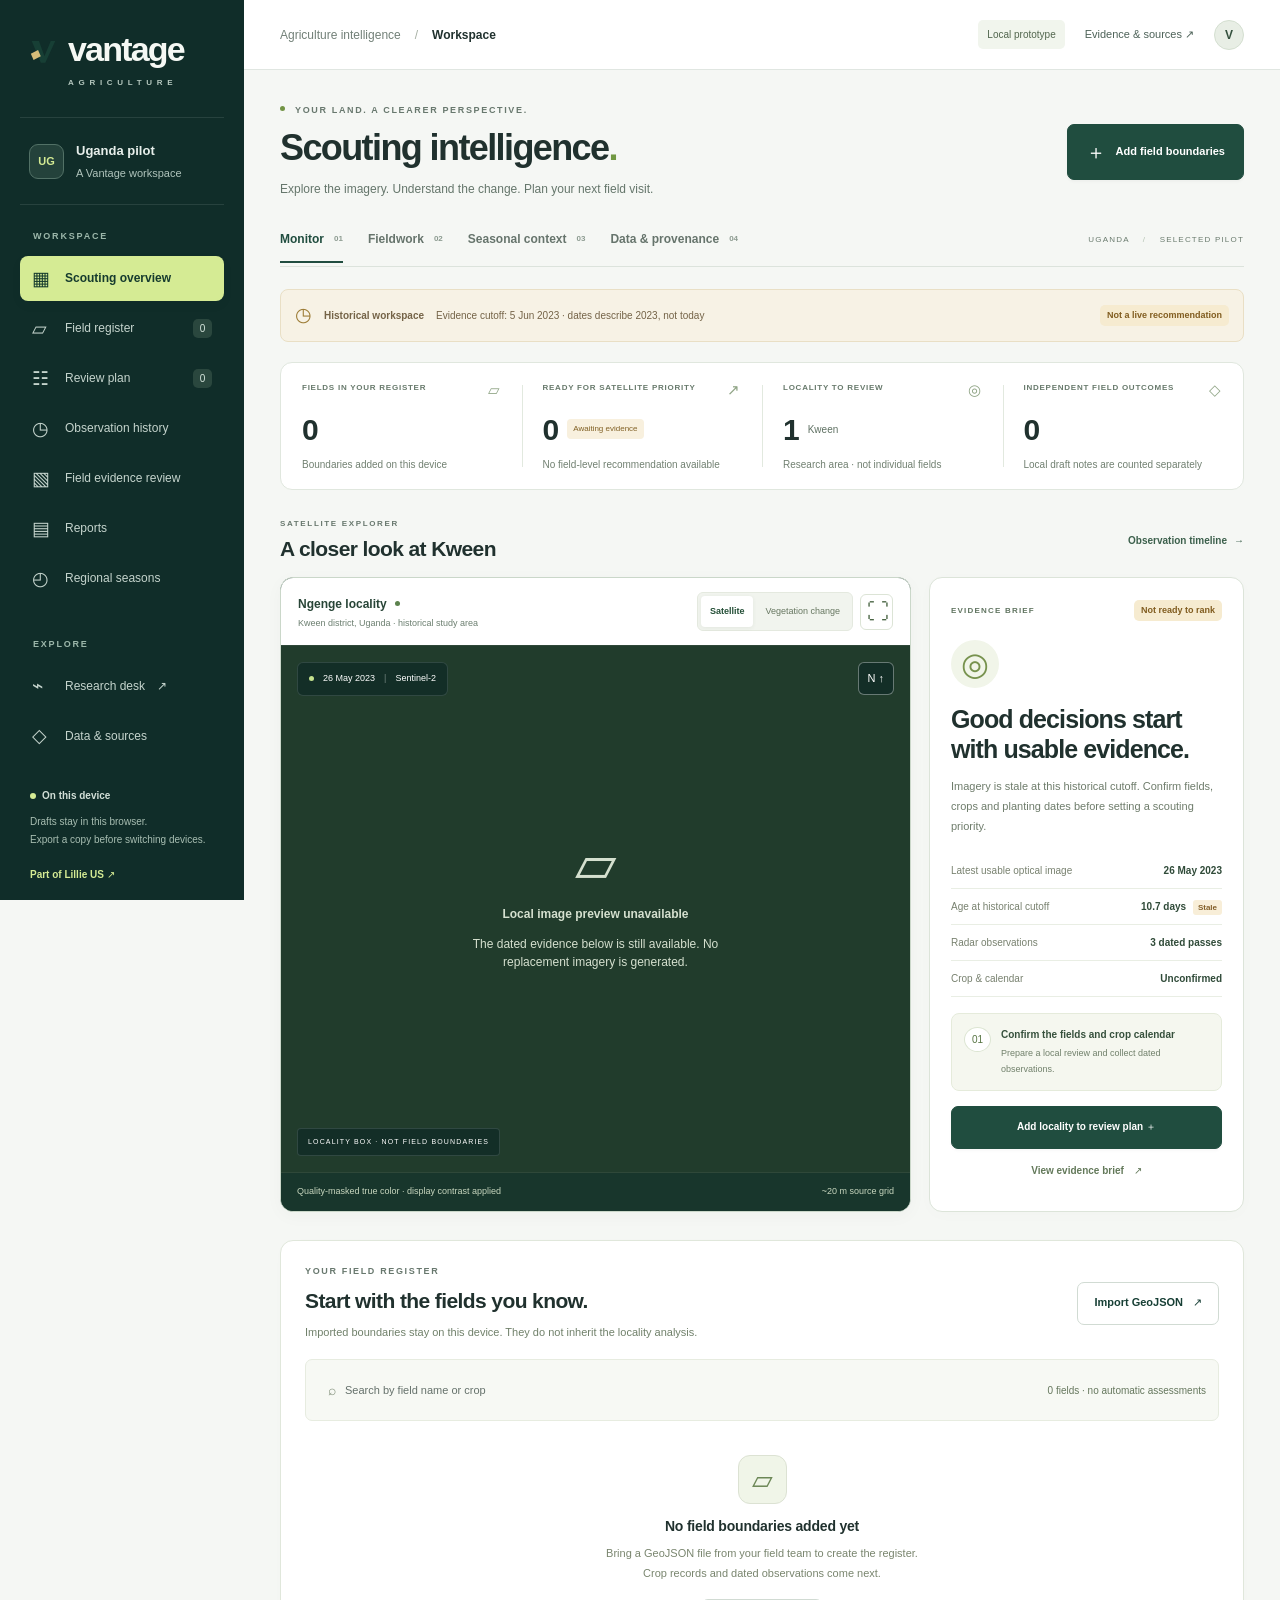
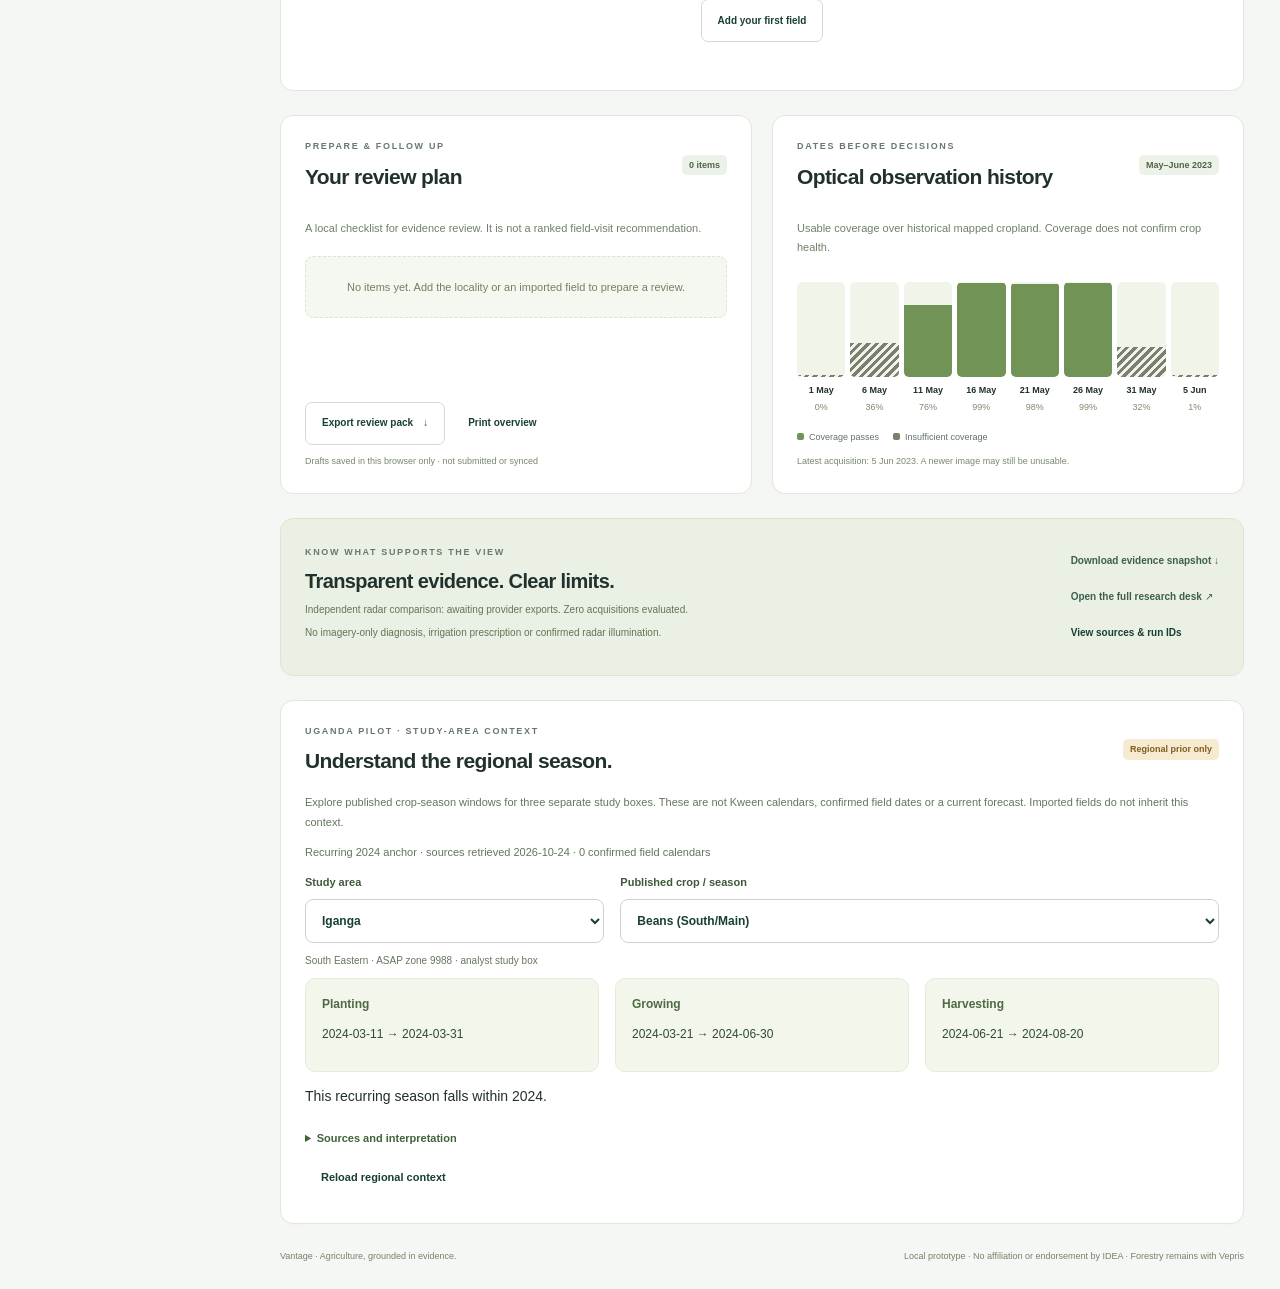
==== commit 84c98755: "Add local evidence report preview and traceable HTML JSON exports" ====
--- a/web/index.html
+++ b/web/index.html
@@ -18,10 +18,11 @@
     <a href="#observations" class="nav-link" data-nav="observations"><span aria-hidden="true">◷</span> Observation history</a>
   </nav>
   <a class="nav-link" href="field-review.html"><span aria-hidden="true">▧</span> Field evidence review</a>
+  <a class="nav-link" href="reports.html"><span aria-hidden="true">▤</span> Reports</a>
   <a class="nav-link" href="#regional-context"><span aria-hidden="true">◴</span> Regional seasons</a>
   <p class="nav-caption second-nav">EXPLORE</p>
   <nav aria-label="Research navigation"><a class="nav-link" href="research.html"><span aria-hidden="true">⌁</span> Research desk <span aria-hidden="true">↗</span></a><a class="nav-link" href="#data-status"><span aria-hidden="true">◇</span> Data &amp; sources</a></nav>
-  <nav class="mobile-tools" aria-label="More workspace tools"><a href="field-review.html">Field evidence ↗</a><a href="research.html">Research desk ↗</a><a href="https://github.com/Ibekwemmanuel7/Lillie_US">Lillie US ↗</a></nav>
+  <nav class="mobile-tools" aria-label="More workspace tools"><a href="field-review.html">Field evidence ↗</a><a href="reports.html">Reports ↗</a><a href="research.html">Research ↗</a><a href="https://github.com/Ibekwemmanuel7/Lillie_US">Lillie US ↗</a></nav>
   <div class="rail-bottom"><div class="local-dot">On this device</div><p>Drafts stay in this browser.<br>Export a copy before switching devices.</p><a href="https://github.com/Ibekwemmanuel7/Lillie_US">Part of Lillie US ↗</a></div>
 </aside>
 <div class="app-shell">
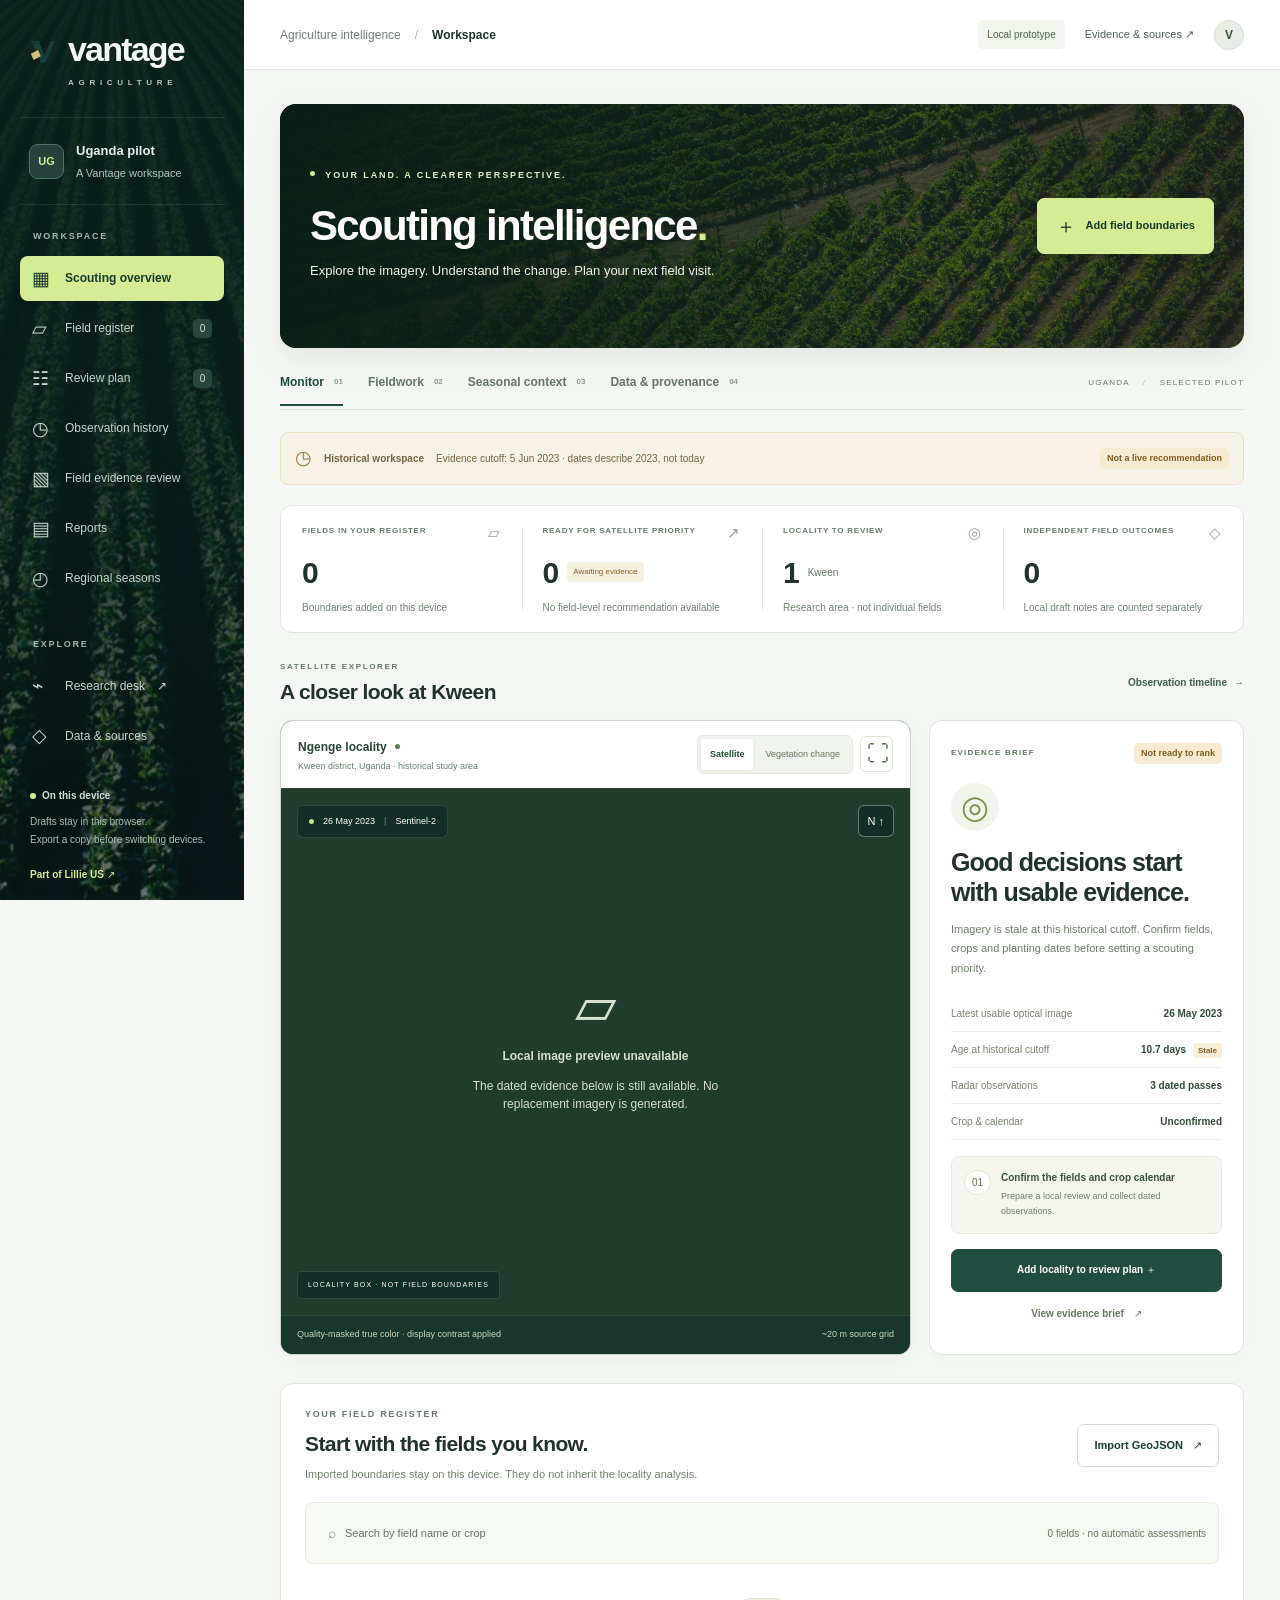
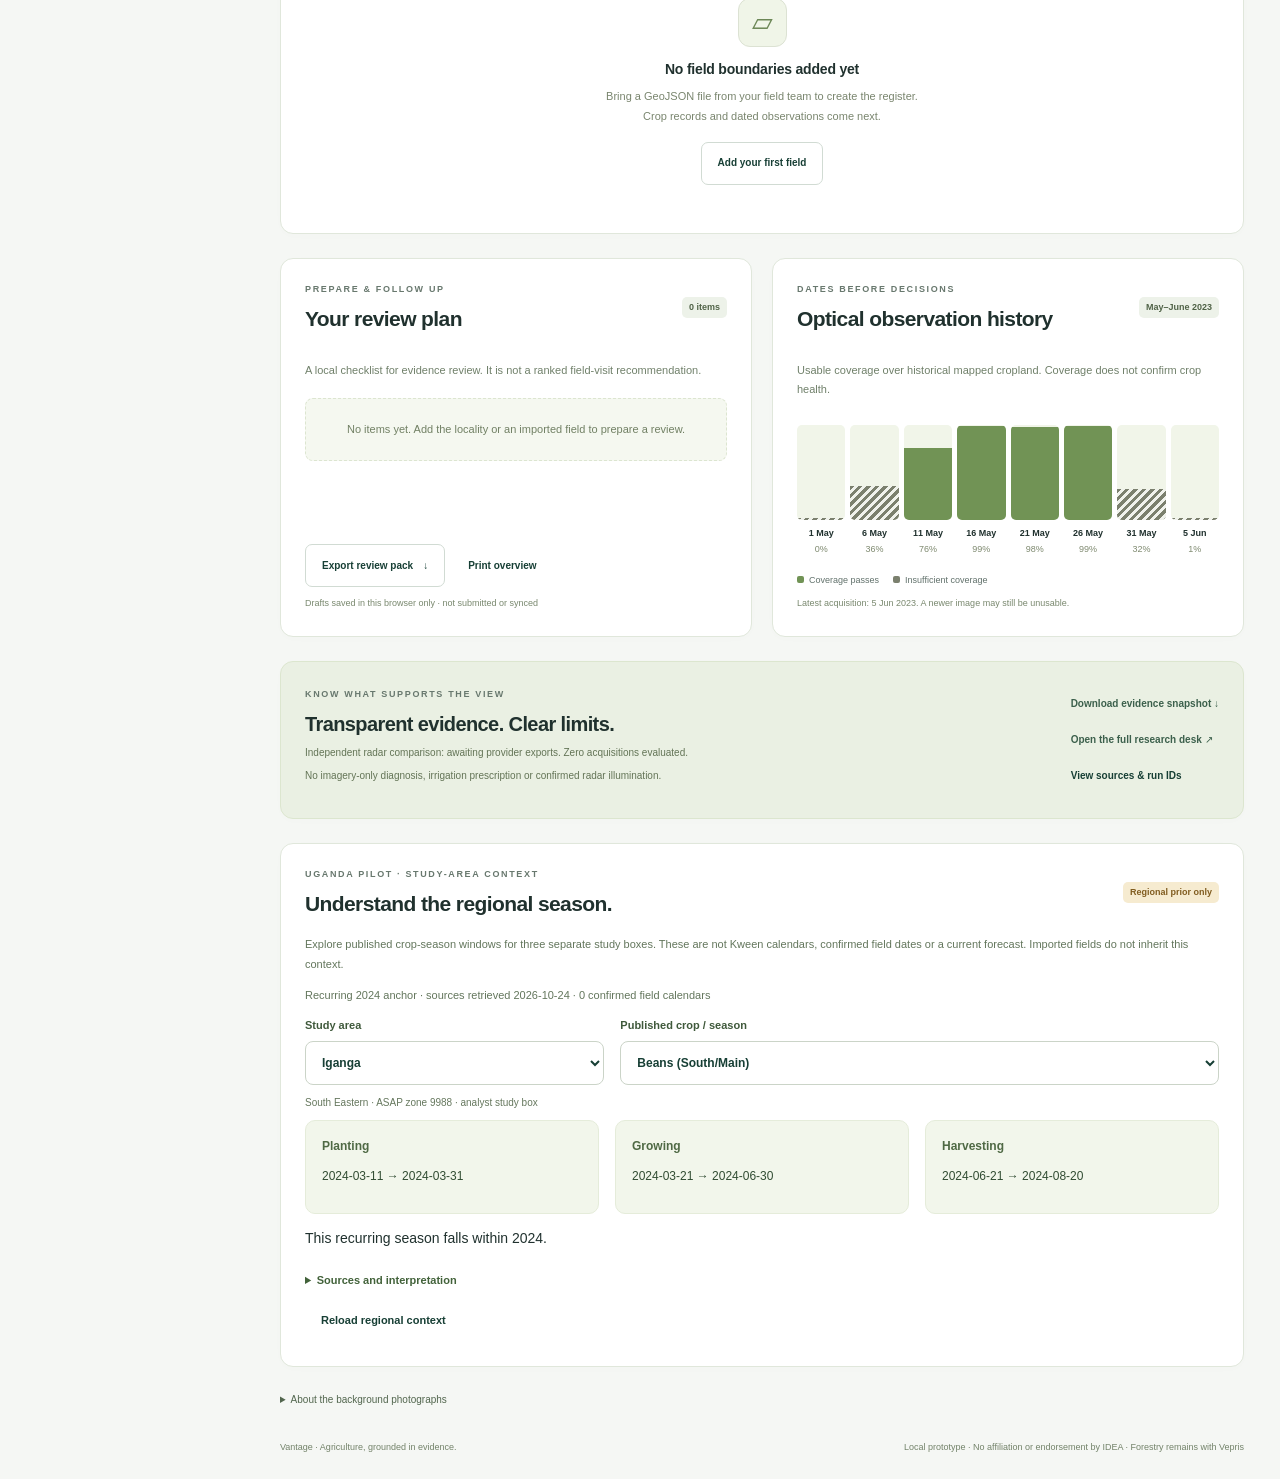
==== commit ee3182e4: "Add agricultural header and crop-row sidebar backgrounds" ====
--- a/web/index.html
+++ b/web/index.html
@@ -4,6 +4,7 @@
   <meta charset="utf-8"><meta name="viewport" content="width=device-width, initial-scale=1">
   <meta name="theme-color" content="#173f35"><title>Vantage · Scouting workspace</title>
   <link rel="stylesheet" href="dashboard.css?v=regional-1"><link rel="stylesheet" href="platform.css?v=3"><script defer src="workspace-model.js"></script><script defer src="dashboard.js"></script><script defer src="regional-context.js"></script><script defer src="platform.js"></script>
+  <link rel="stylesheet" href="agriculture-backgrounds.css?v=1">
 </head>
 <body>
 <a class="skip-link" href="#main">Skip to workspace</a>
@@ -65,6 +66,7 @@
       <details><summary>Sources and interpretation</summary><p>European Commission Joint Research Centre ASAP crop calendars and adapted, simplified FAO GAUL-derived monitoring geometries. Zone names retain provider spelling. Broad-scale membership is provisional; matching IDs do not prove historical geometries were unchanged. A 1 km engineering border guard is not certified source accuracy. Phase boundary dekads overlap.</p><p>Retrieved in October 2026; availability at a historical decision date is not established. Published crop names do not identify a crop growing in a field. Confirm boundaries, crop and dated field observations before field decisions.</p><a href="https://data.jrc.ec.europa.eu/dataset/jrc-10112-10003">Calendar catalogue ↗</a> · <a href="https://agricultural-production-hotspots.ec.europa.eu/download.php">Zone source and reuse notice ↗</a> · <a href="data/regional-context.json" download>Download public context and source hashes ↓</a></details>
       <button id="regional-retry" class="button quiet">Reload regional context</button>
     </section>
+    <details class="photo-credits"><summary>About the background photographs</summary><p>Decorative stock photography, separate from satellite evidence and the Uganda pilot. Header: <a href="https://unsplash.com/photos/BS8ucKccLWU" target="_blank" rel="noopener noreferrer">Francesco Ungaro / Unsplash</a>. Crop rows: <a href="https://www.pexels.com/photo/photo-of-green-and-black-lights-974316/" target="_blank" rel="noopener noreferrer">Tim Mossholder / Pexels</a>, Santa Maria, California. <a href="assets/PHOTO_CREDITS.md">Sources and licences</a>.</p></details>
     <footer class="page-footer"><span>Vantage · Agriculture, grounded in evidence.</span><span>Local prototype · No affiliation or endorsement by IDEA · Forestry remains with Vepris</span></footer>
   </main>
 </div>
--- a/web/platform.css
+++ b/web/platform.css
@@ -1,4 +1,5 @@
 /* Vantage platform presentation. Data and scientific thresholds live elsewhere. */
+/* Stock backgrounds are decorative; scientific imagery remains in the explorer. */
 .mobile-tools{display:none}
 @media(max-width:720px){.mobile-tools{display:flex;width:100%;justify-content:space-between;gap:12px;border-top:1px solid #ffffff1c;padding-top:12px;font-size:10px;color:#c9d9c5}.mobile-tools a{padding:4px 0;min-height:24px}}
 :root{--green:#173f35;--ink:#20312e;--muted:#61716b;--line:#e0e6e1;--surface:#fff;--radius:14px;--accent:#d5eb94;--rail:#102d29}
--- a/web/agriculture-backgrounds.css
+++ b/web/agriculture-backgrounds.css
@@ -0,0 +1,27 @@
+/* Decorative photographs, locally hosted. Credits: assets/PHOTO_CREDITS.md. */
+.rail{
+  background-color:#102d29;
+  background-image:linear-gradient(180deg,rgba(9,32,27,.96) 0%,rgba(9,32,27,.88) 43%,rgba(9,32,27,.62) 100%),url('assets/crop-rows.jpg');
+  background-size:cover;background-position:center bottom;
+}
+.page-heading{
+  position:relative;isolation:isolate;overflow:hidden;min-height:244px;
+  padding:34px 30px;margin-bottom:20px;border-radius:16px;
+  background:#193e2c url('assets/farmland-aerial.jpg') center 48%/cover;
+  box-shadow:0 12px 32px #183b2714;align-items:center;
+}
+.page-heading::before{content:"";position:absolute;inset:0;z-index:-1;background:linear-gradient(90deg,rgba(8,30,22,.94),rgba(8,30,22,.66) 48%,rgba(8,30,22,.24))}
+.page-heading h1{color:#fff;font-size:42px;letter-spacing:-1.7px;max-width:560px}
+.page-heading .heading-period{color:#d5eb94}
+.page-heading .eyebrow{color:#e1edcf;letter-spacing:1.9px;margin-bottom:18px}
+.page-heading .heading-dot{background:#d5eb94}
+.page-heading .lede{color:#f0f4e8;font-size:13px;max-width:440px;text-wrap:pretty}
+.page-heading .button.primary{background:#d5eb94;border-color:#d5eb94;color:#17392a;box-shadow:0 4px 16px #0002}
+.page-heading .button.primary:hover{background:#e5f4b8;border-color:#e5f4b8}
+.photo-credits{font-size:10px;color:#52664e;margin:0 0 20px;line-height:1.7}
+.photo-credits summary{cursor:pointer;width:fit-content;min-height:28px;display:list-item}
+.photo-credits p{max-width:700px;margin:4px 0 12px;padding:12px 16px;background:white;border:1px solid #dce4d9;border-radius:8px}
+.photo-credits a{text-decoration:underline;text-underline-offset:3px}
+@media(max-width:1100px){.page-heading{align-items:flex-start;flex-direction:column;gap:20px;padding:28px;min-height:265px}.page-heading h1{font-size:38px}}
+@media(max-width:720px){.rail{background-position:center 35%}.page-heading{min-height:285px;padding:28px 22px;gap:24px;border-radius:12px}.page-heading::before{background:linear-gradient(90deg,rgba(8,30,22,.93),rgba(8,30,22,.56))}.page-heading h1{font-size:34px;letter-spacing:-1.2px}.page-heading .eyebrow{font-size:8px;line-height:1.8;max-width:220px;margin-bottom:14px}.page-heading .lede{font-size:12px}.page-heading .button{min-height:44px}.photo-credits{font-size:11px}}
+@media print{.rail{background:none}.page-heading{background:white!important;color:#20312e!important;min-height:0;padding:0;border-radius:0;box-shadow:none}.page-heading::before{display:none}.page-heading h1,.page-heading .eyebrow,.page-heading .lede{color:#20312e!important}.photo-credits{display:none}}
